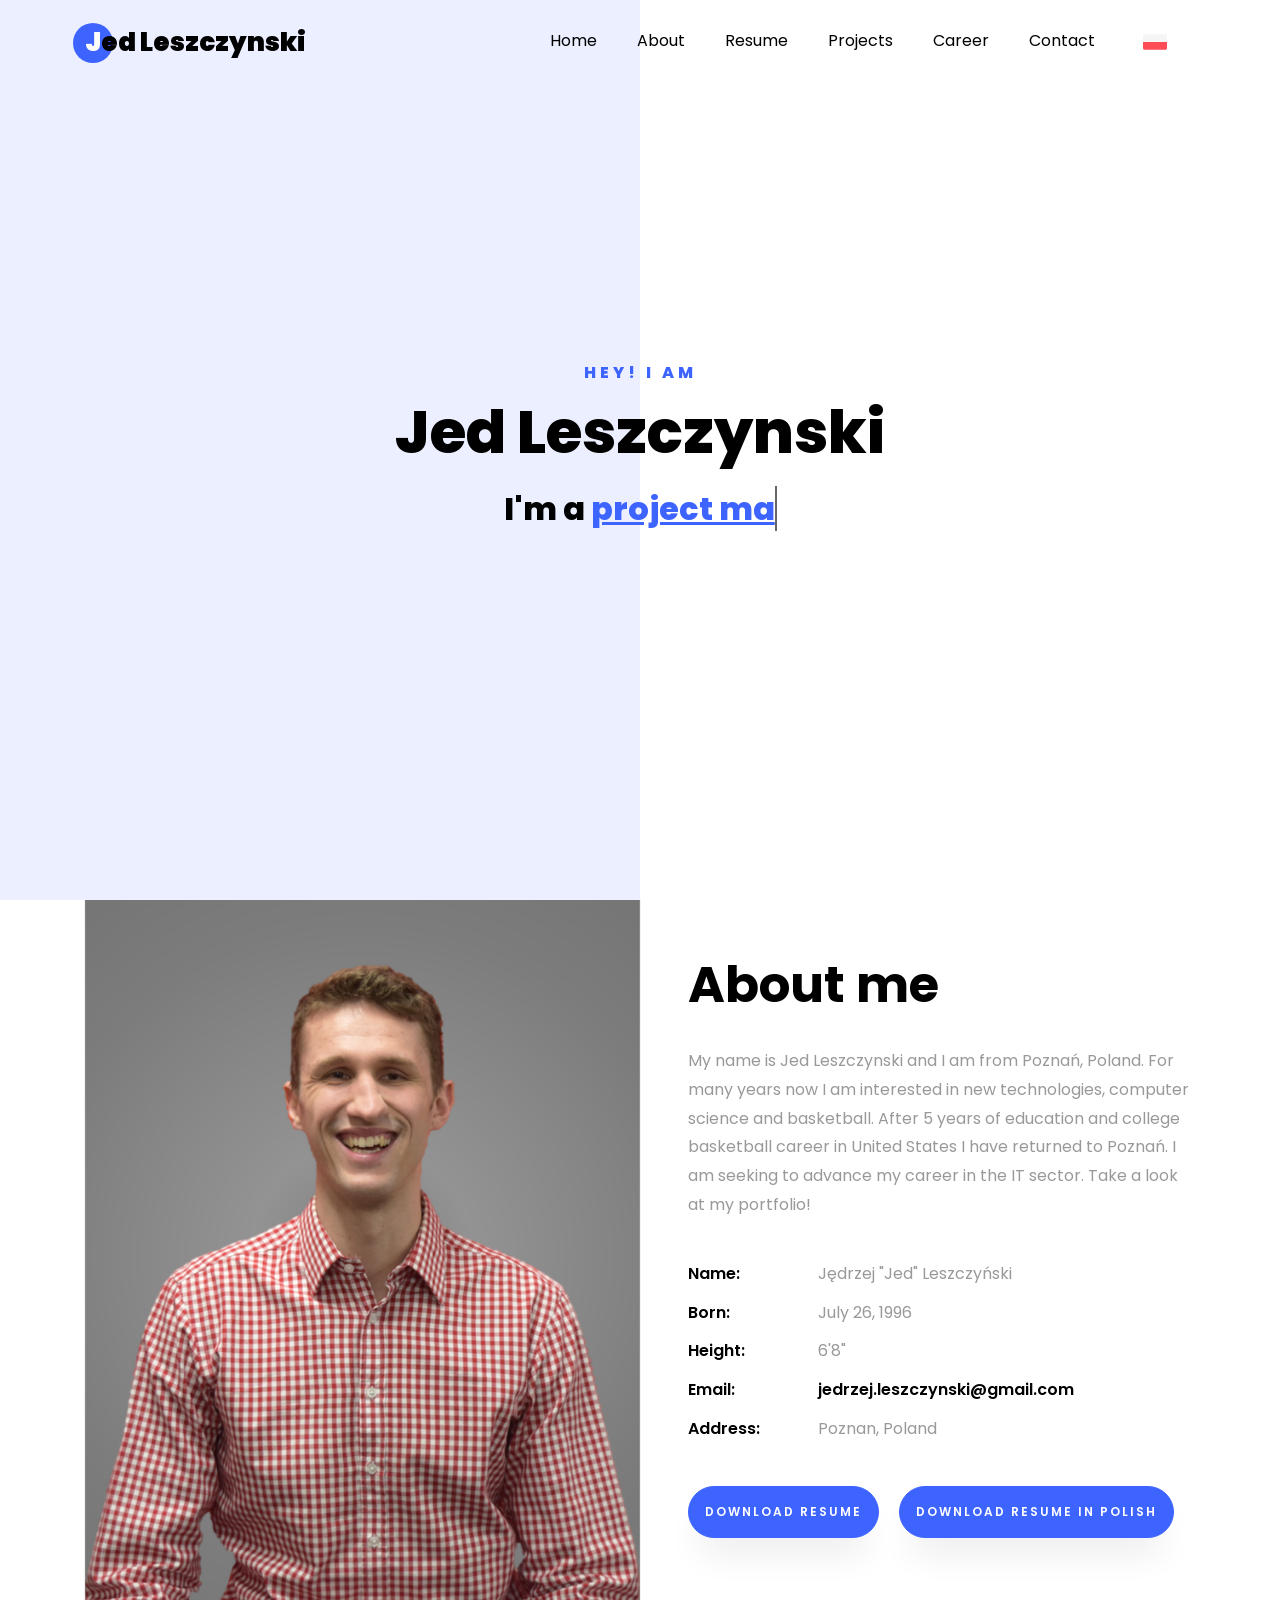
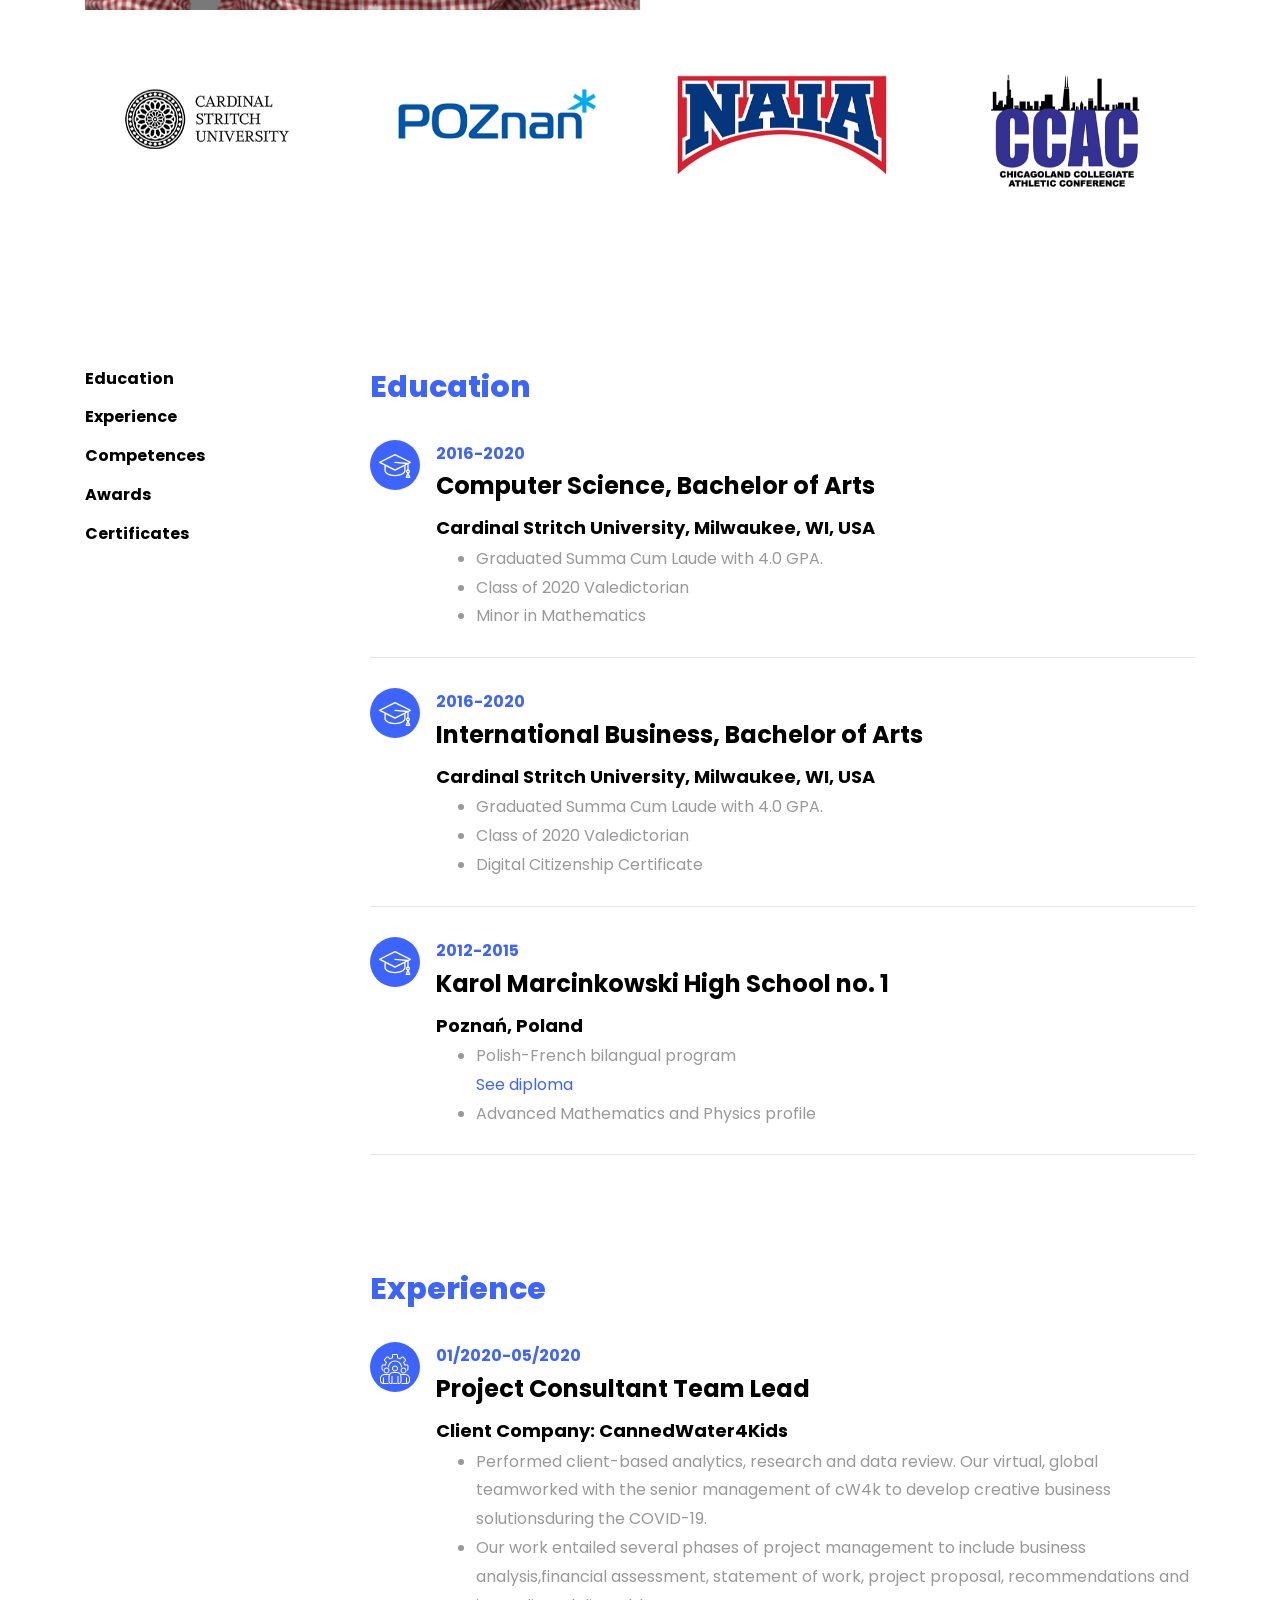
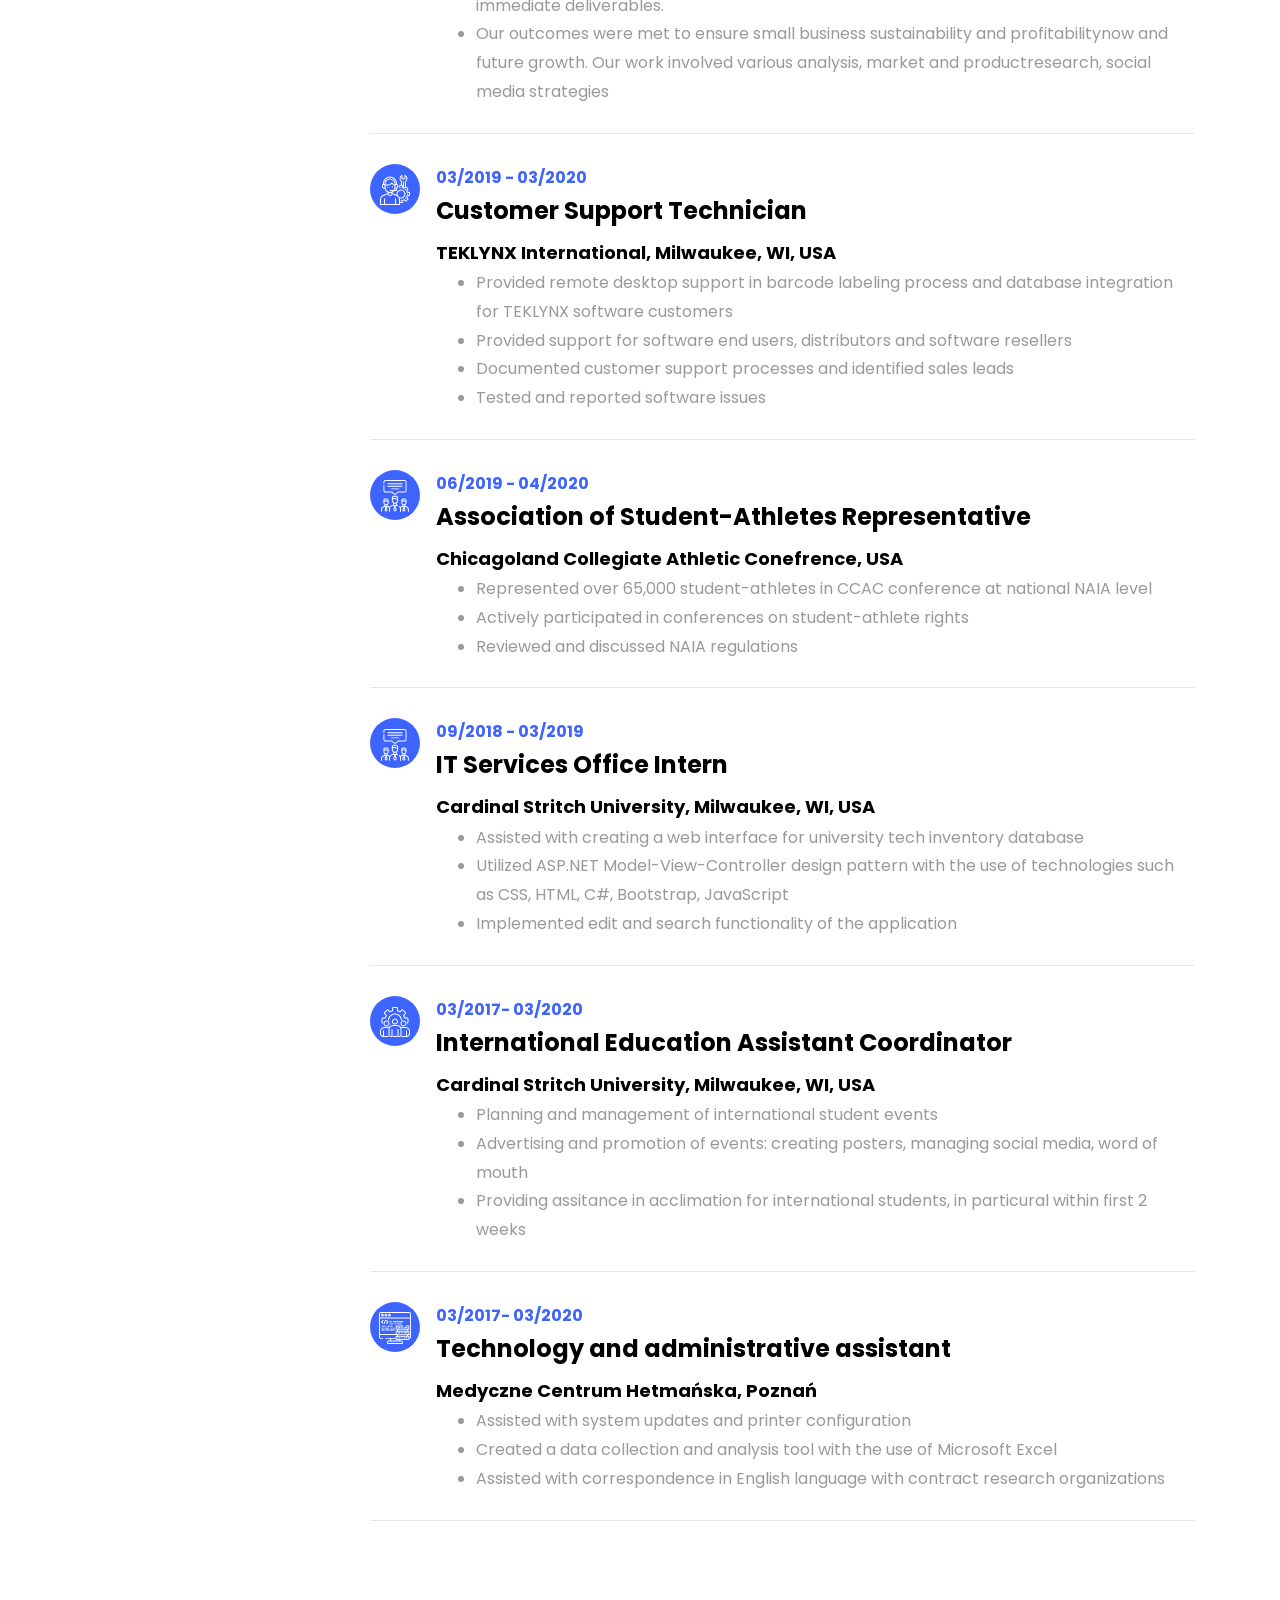
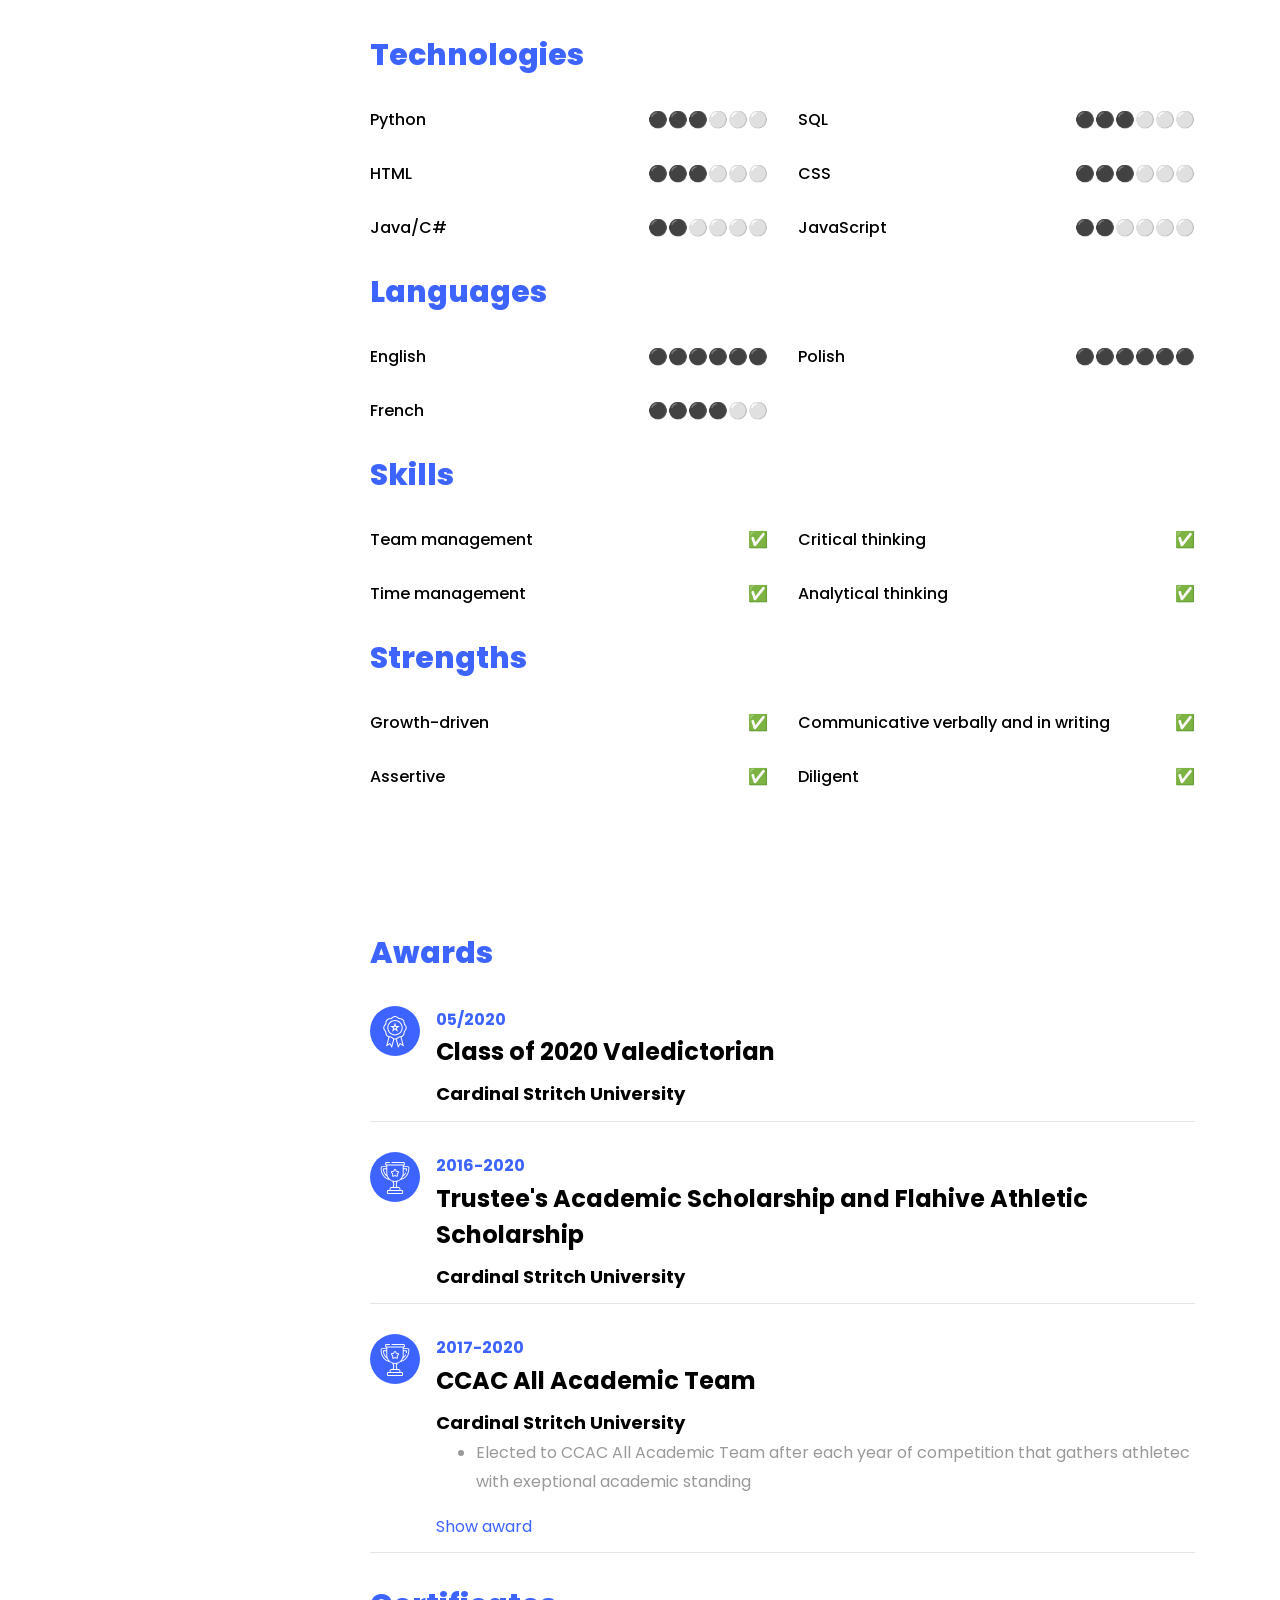
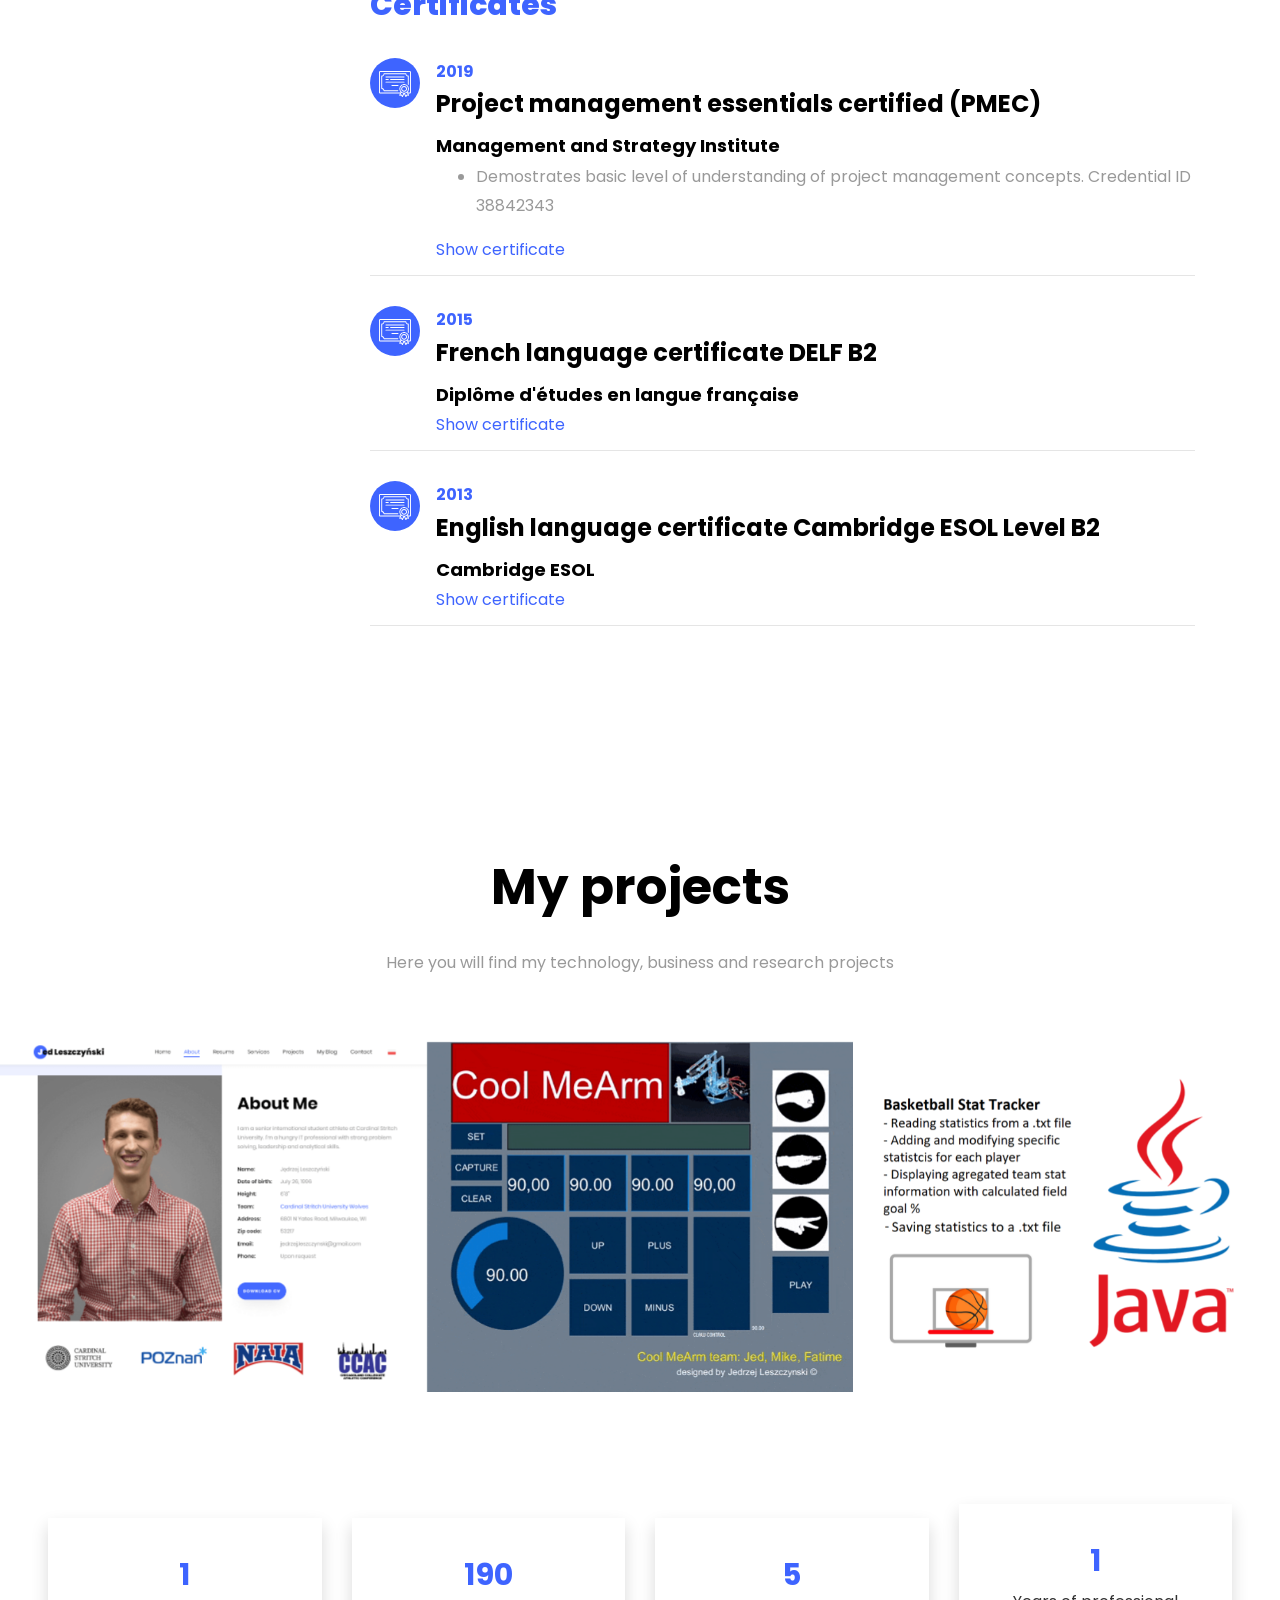
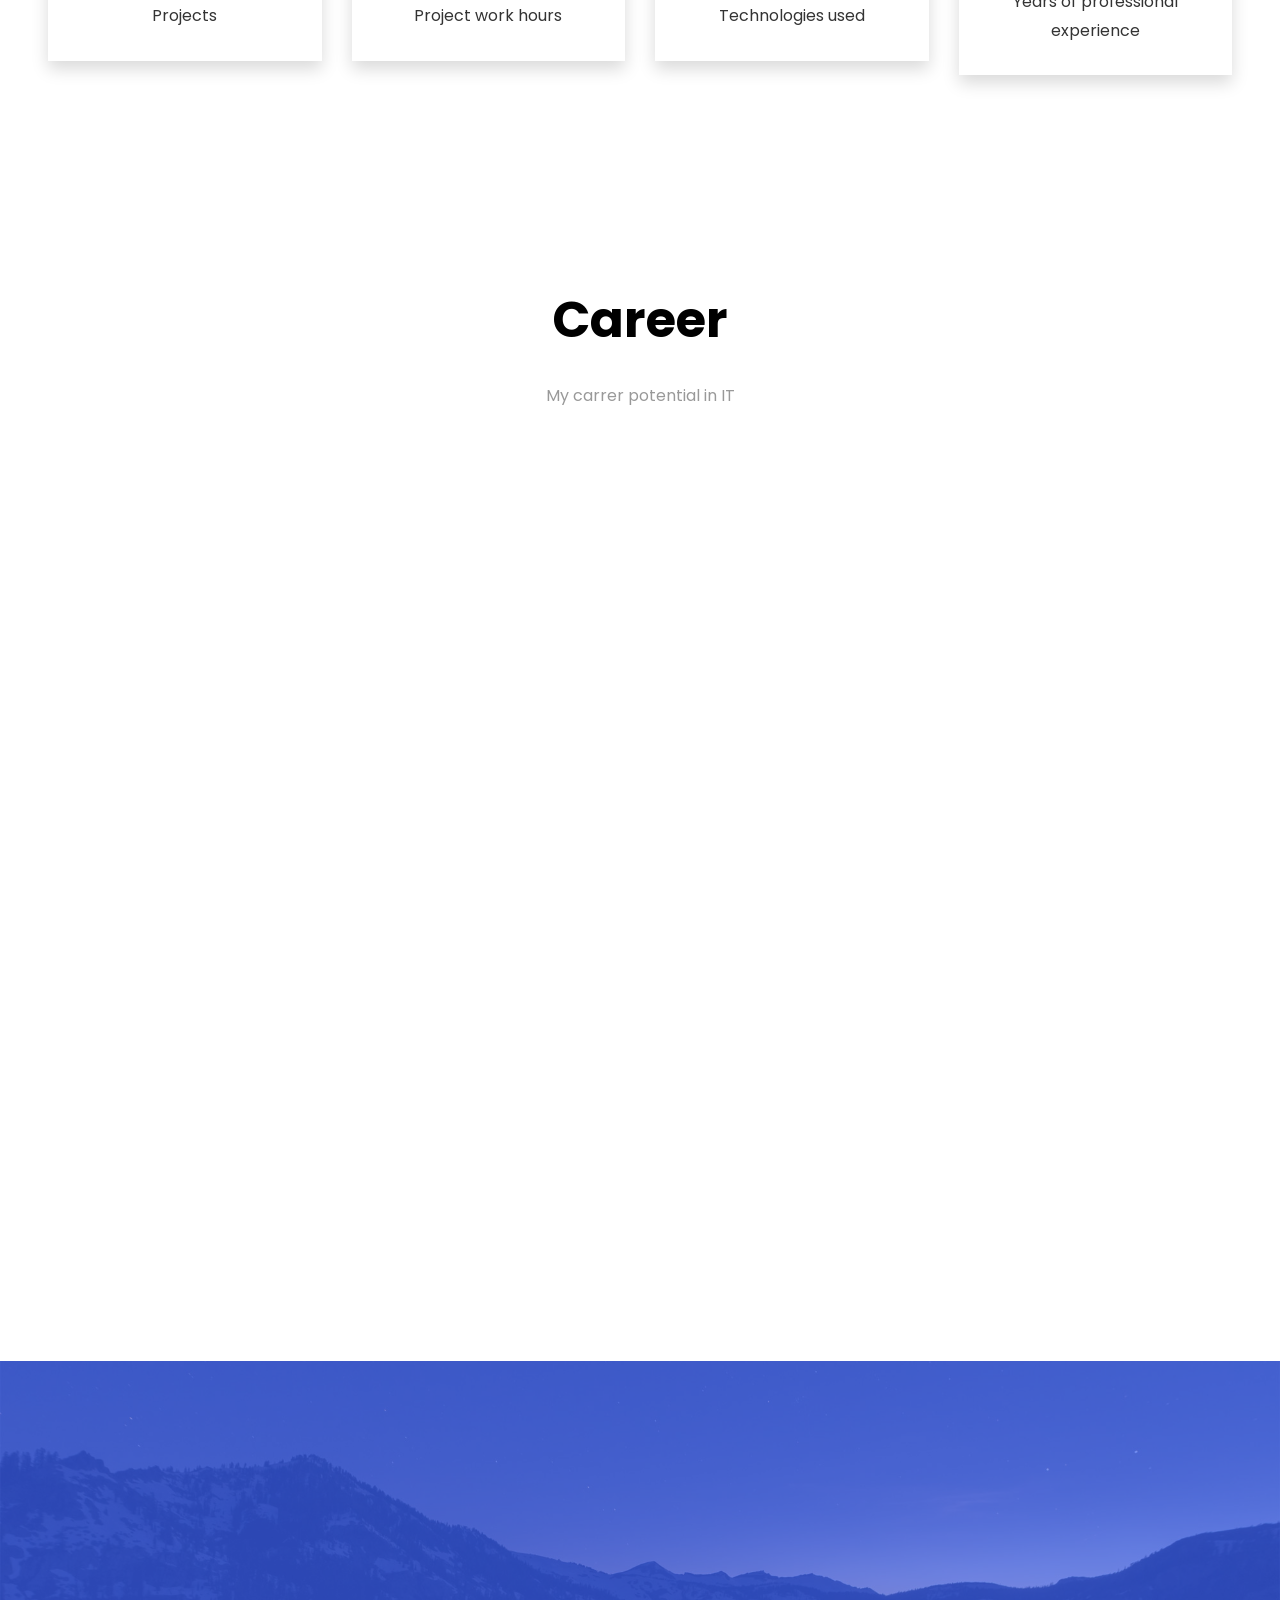
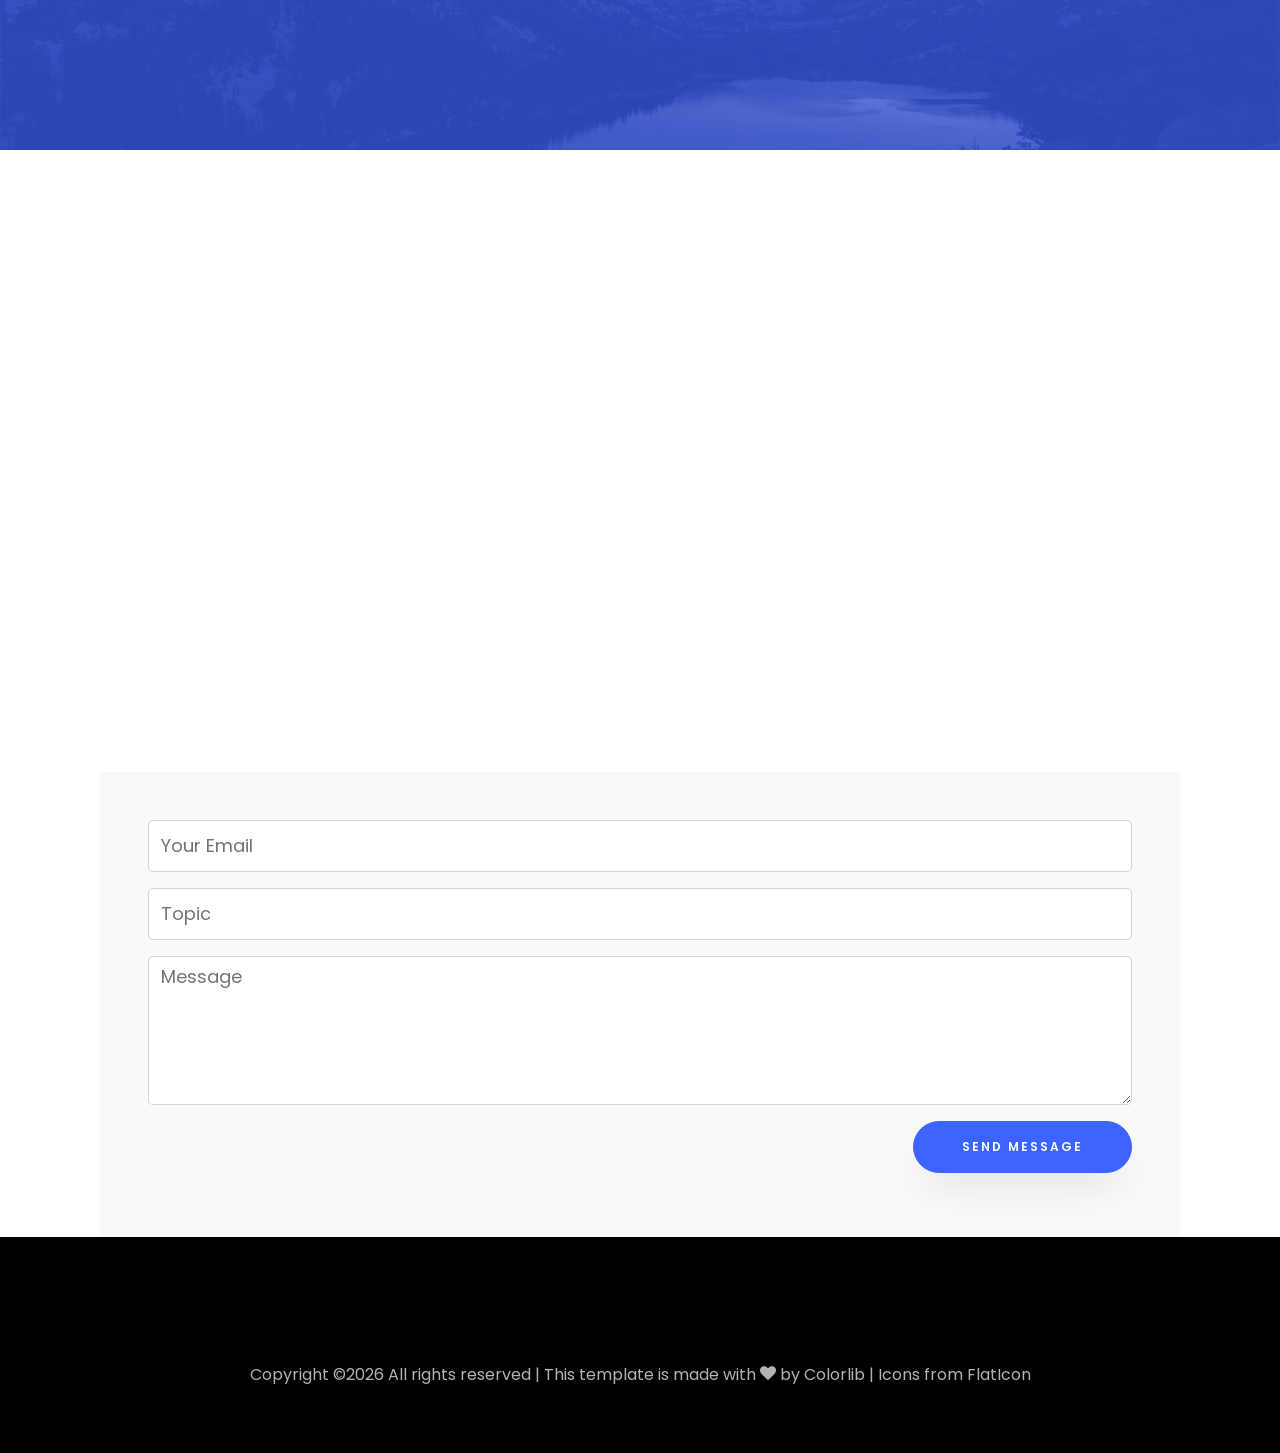
==== index.html @ ce4f4b53 "Reupload of the portfolio" ====
<!DOCTYPE html>
<html lang="en">
  <head>
    <title>Jed Leszczynski - Portfolio</title>
    <meta charset="utf-8">
    <meta name="viewport" content="width=device-width, initial-scale=1, shrink-to-fit=no">
    
    <link href="https://fonts.googleapis.com/css?family=Poppins:100,200,300,400,500,600,700,800,900" rel="stylesheet">

    <link rel="stylesheet" href="css/open-iconic-bootstrap.min.css">
    <link rel="stylesheet" href="css/animate.css">
    
    <link rel="stylesheet" href="css/owl.carousel.min.css">
    <link rel="stylesheet" href="css/owl.theme.default.min.css">
    <link rel="stylesheet" href="css/magnific-popup.css">

    <link rel="stylesheet" href="css/aos.css">

    <link rel="stylesheet" href="css/ionicons.min.css">
    
    <link rel="stylesheet" href="css/flaticon.css">
    <link rel="stylesheet" href="css/icomoon.css">
	<link rel="stylesheet" href="css/style.css">
	<link rel="icon" href="images/icons/jedrzej.png">

  </head>
  <body data-spy="scroll" data-target=".site-navbar-target" data-offset="300">
	  
	  
    <nav class="navbar navbar-expand-lg navbar-dark ftco_navbar ftco-navbar-light site-navbar-target" id="ftco-navbar">
	    <div class="container">
		  <a class="navbar-brand" href="index.html"><span>J</span>ed Leszczynski</a>
	      <button class="navbar-toggler js-fh5co-nav-toggle fh5co-nav-toggle" type="button" data-toggle="collapse" data-target="#ftco-nav" aria-controls="ftco-nav" aria-expanded="false" aria-label="Toggle navigation">
	        <span class="oi oi-menu"></span> Menu
	      </button>

	      <div class="collapse navbar-collapse" id="ftco-nav">
	        <ul class="navbar-nav nav ml-auto">
	          <li class="nav-item"><a href="#home-section" class="nav-link"><span>Home</span></a></li>
	          <li class="nav-item"><a href="#about-section" class="nav-link"><span>About</span></a></li>
			  <li class="nav-item"><a href="#resume-section" class="nav-link"><span>Resume</span></a></li>
			  <li class="nav-item"><a href="#projects-section" class="nav-link"><span>Projects</span></a></li>
	          <li class="nav-item"><a href="#services-section" class="nav-link"><span>Career</span></a></li>
	          <!-- <li class="nav-item"><a href="#blog-section" class="nav-link"><span>Mój Blog</span></a></li> -->
			  <li class="nav-item"><a href="#contact-section" class="nav-link"><span>Contact</span></a></li>
			<li class="nav-item"><a href="pl-index.html" class="nav-link"><span><img src="images/icons/poland.svg" alt="pl" style="width:40px;height:24px;"></span></a></li>
	        </ul>
	      </div>
	    </div>
	  </nav>
	  <section class="hero-wrap js-fullheight">
      <div class="overlay"></div>
      <div class="container">
        <div class="row no-gutters slider-text js-fullheight justify-content-center align-items-center">
          <div class="col-lg-8 col-md-6 ftco-animate d-flex align-items-center">
          	<div class="text text-center">
          		<span class="subheading">Hey! I am</span>
						  <h1>Jed Leszczynski</h1>
			  				<h2>I'm a
								  <span
								     class="txt-rotate"
								     data-period="2000"
								     data-rotate='[ " project manager.", " programmer."," business analyst." ]'></span>
								</h2>
							</div>
            </div>
          </div>
        </div>
	  </div>


  <!-- <div  class="mouse">
		 	<a href="pl-index.html" class="mouse-icon" ">
					<div class="mouse-wheel"><span class="ion-ios-arrow-round-down"></span></div>
				</a>
			</div> -->
    </section>

    <section class="ftco-about img ftco-section ftco-no-pt ftco-no-pb" id="about-section">
    	<div class="container">
    		<div class="row d-flex no-gutters">
				<div class="align-items-center">
					<img class="img-fluid d-md-none" src="images/jed_shadowHQ.png">
				</div>
    			<div class="col-sm-12 col-md-6 col-lg-6 d-flex">
    				<div class="img-about img d-flex align-items-stretch">
						<div class="overlay"></div>
	    				<div class="img d-flex align-self-stretch align-items-center" style="background-image:url(images/jed_shadowHQ.png);">
	    				</div>
    				</div>
    			</div>
    			<div class="col-md-6 col-lg-6 pl-md-5 py-5">
    				<div class="row justify-content-start pb-3">
		          <div class="col-md-12 heading-section ftco-animate">
		          	<h1 class="big">About me</h1>
		            <h2 class="mb-4">About me</h2>
		            <p> My name is Jed Leszczynski and I am from Poznań, Poland. For many years now 
						I am interested in new technologies, computer science and basketball.
						After 5 years of education and college basketball career in United States I have returned to Poznań. I am seeking to advance my career in the IT sector.
						Take a look at my portfolio!
					</p>
		            <ul class="about-info mt-4 px-md-0 px-2">
		            	<li class="d-flex"><span>Name:</span> <span>Jędrzej "Jed" Leszczyński</span></li>
						<li class="d-flex"><span>Born:</span> <span>July 26, 1996</span></li>
						<li class="d-flex"><span>Height:</span><span>6'8"</span></li>
						<li class="d-flex"><span>Email:</span><span><a href="mailto:jedrzej.leszczynski@gmail.com" target=_blank ><span onmouseover="this.style.textDecoration = 'underline'" onmouseout="this.style.textDecoration = 'none'">jedrzej.leszczynski@gmail.com</span></a></li>
						<!-- <li class="d-flex"><span>Drużyna:</span><span><a href="https://stritchwolves.com/sports/mens-basketball" target=_blank ><span onmouseover="this.style.textDecoration = 'underline'" onmouseout="this.style.textDecoration = 'none'">Cardinal Stritch University Wolves</span></a></li> -->
						<li class="d-flex"><span>Address:</span> <span>Poznan, Poland</span></li>
		            </ul>
		          </div>
		        </div>
	          <div class="counter-wrap ftco-animate d-flex mt-md-3">
              <div class="text">
				<p><a href="docs/Jed_Leszczynski_Resume_ENG_US-LETTER.pdf" target="_blank" class="btn btn-primary py-3 px-3 mb-2">Download resume</a><span >&emsp;</span><a href="docs/Jedrzej_Leszczynski_CV_PL_A4.pdf" target="_blank" class="btn btn-primary py-3 px-3 mb-2">Download resume in polish</a></p>
              </div>
	          </div>
	        </div>
        </div>
    	</div>
    </section>

    <section class="ftco-section ftco-partner">
    	<div class="container">
    		<div class="row">
    			<div class="col-lg d-flex  ftco-animate">
    				<a target=_blank href="http://stritch.edu/" class="partner"><img src="images/logos/stritch2.png" class="img-fluid" alt="stritchlogo"></a>
    			</div>
    			<div class="col-lg d-flex   ftco-animate">
    				<a target=_blank href="https://www.poznan.pl/" class="partner"><img src="images/logos/poznan2.png" class="img-fluid" alt="poznanlogo"></a>
    			</div>
    			<div class="col-lg d-flex  ftco-animate">
    				<a target=_blank href="https://www.naia.org/" class="partner"><img src="images/logos/naia2.png" class="img-fluid" alt="naialogo"></a>
    			</div>
    			<div class="col-lg d-flex  ftco-animate">
    				<a target=_blank href="http://www.ccacsports.com/" class="partner"><img src="images/logos/ccac.png" class="img-fluid" alt="ccaclogo"></a>
    			</div>
    			<!-- <div class="col-sm ftco-animate">
    				<a href="#" class="partner"><img src="images/partner-5.png" class="img-fluid" alt="Colorlib Template"></a>
    			</div> -->
    		</div>
    	</div>
    </section>

    <section class="ftco-section ftco-no-pb goto-here" id="resume-section">
    	<div class="container">
    		<div class="row">
    			<div class="col-md-3">
				    <nav id="navi">
					    <ul>
					      <li><a href="#page-1">Education</a></li>
					      <li><a href="#page-2">Experience</a></li>
						  <li><a href="#page-3">Competences</a></li>
						  <li><a href="#page-4">Awards</a></li>
						  <li><a href="#page-5">Certificates</a></li>
						  
					    </ul>
					  </nav>
					</div>
					<div class="col-md-9">
					  <div id="page-1" class= "page one">
					  	<h2 class="heading">Education</h2>
					    <div class="resume-wrap d-flex ftco-animate">
					    	<div class="icon d-flex align-items-center justify-content-center">
								<span> <img src="images/icons/mortarboardwhite.svg" style="width:32px;height:32px;"> </span>
					    		<!-- <span class="flaticon-graduation"></span> -->
					    	</div>
					    	<div class="text pl-3">
		    					<span class="date">2016-2020</span>
								<h2>Computer Science, Bachelor of Arts</h2>
								<span class="position">Cardinal Stritch University, Milwaukee, WI, USA</span>
								<ul>
									<li>Graduated Summa Cum Laude with 4.0 GPA.</li>
									<li>Class of 2020 Valedictorian</li>
									<li>Minor in Mathematics</li>
								</ul>
	    					</div>
						</div>
						   <div class="resume-wrap d-flex ftco-animate">
					    	<div class="icon d-flex align-items-center justify-content-center">
								<span> <img src="images/icons/mortarboardwhite.svg" style="width:32px;height:32px;"> </span>
					    		<!-- <span class="flaticon-graduation"></span> -->
					    	</div>
					    	<div class="text pl-3">
		    					<span class="date">2016-2020</span>
								<h2>International Business, Bachelor of Arts</h2>
								<span class="position">Cardinal Stritch University, Milwaukee, WI, USA</span>
								<ul>
									<li>Graduated Summa Cum Laude with 4.0 GPA.</li>
									<li>Class of 2020 Valedictorian</li>
									<li>Digital Citizenship Certificate </li>
								</ul>
	    					</div>
						</div>
						<div class="resume-wrap d-flex ftco-animate">
					    	<div class="icon d-flex align-items-center justify-content-center">
								<span> <img src="images/icons/mortarboardwhite.svg" style="width:32px;height:32px;"> </span>
					    		<!-- <span class="flaticon-graduation"></span> -->
					    	</div>
					    	<div class="text pl-3">
		    					<span class="date">2012-2015</span>
								<h2>Karol Marcinkowski High School no. 1</h2>
								<span class="position">Poznań, Poland</span>
								<ul>
									<li>Polish-French bilangual program</li>
									<span><a href="docs/ETUDES_SECONDAIRE.pdf" target=_blank ><span onmouseover="this.style.textDecoration = 'underline'" onmouseout="this.style.textDecoration = 'none'">See diploma</span></a>
									<li>Advanced Mathematics and Physics profile</li>
								</ul>
	    					</div>
	    				</div>
					  </div>

					  <div id="page-2" class= "page two">
					  	<h2 class="heading">Experience</h2>
						<div class="resume-wrap d-flex ftco-animate">
	    					<div class="icon d-flex align-items-center justify-content-center">
								<!-- <span class="flaticon-ideas"></span> -->
								<span> <img src="images/icons/business-and-finance.svg" style="width:32px;height:32px;"> </span>
					    	</div>
					    	<div class="text pl-3">
		    					<span class="date">01/2020-05/2020</span>
		    					<h2>Project Consultant Team Lead</h2>
		    					<span class="position">Client Company: CannedWater4Kids</span>
								<ul>
									<li>Performed client-based analytics, research and data review. Our virtual, global teamworked with the senior management of cW4k 
									to develop creative business solutionsduring the COVID-19. </li>
									<li>Our work entailed several phases of project management to include business analysis,financial assessment, statement of work, project proposal, recommendations and immediate deliverables.</li>
									<li>Our outcomes were met to ensure small business sustainability and profitabilitynow and future growth. Our work involved various analysis, market and productresearch, social media strategies</li>
								</ul>
							</div>
	    				</div>
					    <div class="resume-wrap d-flex ftco-animate">
					    	<div class="icon d-flex align-items-center justify-content-center">
								<!-- <span class="flaticon-ideas"></span> -->
								<span> <img src="images/icons/consulwhite.svg" style="width:32px;height:32px;"> </span>

					    	</div>
					    	<div class="text pl-3">
		    					<span class="date">03/2019 - 03/2020</span>
		    					<h2>Customer Support Technician</h2>
		    					<span class="position">TEKLYNX International, Milwaukee, WI, USA</span>
		    					<ul>
									<li> Provided remote desktop support in barcode labeling process
										and database integration for TEKLYNX software customers</li>
									<li> Provided support for software end users, distributors and software resellers </li>
									<li>Documented customer support processes and identified sales leads </li>
									<li>Tested and reported software issues</li>
								</ul>
		    				</div>
						</div>
	    				<div class="resume-wrap d-flex ftco-animate">
	    					<div class="icon d-flex align-items-center justify-content-center">
								<!-- <span class="flaticon-ideas"></span> -->
								<span> <img src="images/icons/user.svg" style="width:32px;height:32px;"> </span>

					    	</div>
					    	<div class="text pl-3">
		    					<span class="date">06/2019 - 04/2020</span>
		    					<h2>Association of Student-Athletes Representative</h2>
		    					<span class="position">Chicagoland Collegiate Athletic Conefrence, USA</span>
								<ul>
									<li>Represented over 65,000 student-athletes in CCAC conference at national NAIA level</li>
									<li>Actively participated in conferences on student-athlete rights</li>
									<li>Reviewed and discussed NAIA regulations</li>
								</ul>		  
							</div>
						</div>
						<div class="resume-wrap d-flex ftco-animate">
	    					<div class="icon d-flex align-items-center justify-content-center">
								<!-- <span class="flaticon-ideas"></span> -->
								<span> <img src="images/icons/user.svg" style="width:32px;height:32px;"> </span>

					    	</div>
					    	<div class="text pl-3">
		    					<span class="date">09/2018 - 03/2019</span>
		    					<h2>IT Services Office Intern</h2>
		    					<span class="position">Cardinal Stritch University, Milwaukee, WI, USA</span>
								<ul>
									<li>Assisted with creating a web interface for university tech inventory database</li>
									<li>Utilized ASP.NET Model-View-Controller design pattern with the use of technologies such as CSS, HTML, C#, Bootstrap, JavaScript</li>
									<li>Implemented edit and search functionality of the application</li>
								</ul>		    				
							</div>
	    				</div>
	    				<div class="resume-wrap d-flex ftco-animate">
	    					<div class="icon d-flex align-items-center justify-content-center">
								<span> <img src="images/icons/business-and-finance.svg" style="width:32px;height:32px;"> </span>
								<!-- <span class="flaticon-ideas"></span> -->
								
					    	</div>
					    	<div class="text pl-3">
		    					<span class="date">03/2017- 03/2020</span>
		    					<h2>International Education Assistant Coordinator</h2>
		    					<span class="position">Cardinal Stritch University, Milwaukee, WI, USA</span>
								<ul>
									<li>Planning and management of international student events</li>
									<li>Advertising and promotion of events: creating posters, 
										managing social media, word of mouth </li>
									<li>Providing assitance in acclimation for international students, in particural within first 2 weeks</li>
								</ul>
							</div>
	    				</div>
						<div class="resume-wrap d-flex ftco-animate">
	    					<div class="icon d-flex align-items-center justify-content-center">
								<span> <img src="images/icons/datawhite.svg" style="width:32px;height:32px;"> </span>
					    		<!-- <span class="flaticon-innovation"></span> -->
					    	</div>
					    	<div class="text pl-3">
		    					<span class="date">03/2017- 03/2020</span>
		    					<h2>Technology and administrative assistant</h2>
		    					<span class="position">Medyczne Centrum Hetmańska, Poznań</span>
								<ul>
									<li>Assisted with system updates and printer configuration </li>
									<li>Created a data collection and analysis tool with the use of Microsoft Excel</li>
									<li>Assisted with correspondence in English language with contract research organizations</li>
								</ul>
							</div>
	    				</div>
					  </div>
					  <div id="page-3" class= "page three">
						  <h2 class="heading">Technologies</h2>
						  <div class="row">
							<div class="col-md-6 animate-box">
								<div class="progress-wrap ftco-animate">
									<h3>Python <span style=float:right;> &#9899;&#9899;&#9899;&#9898;&#9898;&#9898; </span></h3>
								</div>
							</div>
							<div class="col-md-6 animate-box">
								<div class="progress-wrap ftco-animate">
									<h3>SQL <span style=float:right;> &#9899;&#9899;&#9899;&#9898;&#9898;&#9898; </span></h3>
								</div>
							</div>
							<div class="col-md-6 animate-box">
								<div class="progress-wrap ftco-animate">
									<h3>HTML<span style=float:right;> &#9899;&#9899;&#9899;&#9898;&#9898;&#9898; </span></h3>
								</div>
							</div>
							<div class="col-md-6 animate-box">
								<div class="progress-wrap ftco-animate">
									<h3>CSS <span style=float:right;> &#9899;&#9899;&#9899;&#9898;&#9898;&#9898; </span></h3>
								</div>
							</div>
							<div class="col-md-6 animate-box">
								<div class="progress-wrap ftco-animate">
									<h3>Java/C# <span style=float:right;> &#9899;&#9899;&#9898;&#9898;&#9898;&#9898; </span></h3>
								</div>
							</div>
							<div class="col-md-6 animate-box">
								<div class="progress-wrap ftco-animate">
									<h3>JavaScript<span style=float:right;> &#9899;&#9899;&#9898;&#9898;&#9898;&#9898; </span></h3>
								</div>
							</div>
							 
						</div>
						<h2 class="heading">Languages</h2>
						<div class="row">
							<div class="col-md-6 animate-box">
								<div class="progress-wrap ftco-animate">
									<h3>English <span style=float:right;> &#9899;&#9899;&#9899;&#9899;&#9899;&#9899; </span></h3>
								</div>
							</div>
							<div class="col-md-6 animate-box">
								<div class="progress-wrap ftco-animate">
									<h3>Polish <span style=float:right;> &#9899;&#9899;&#9899;&#9899;&#9899;&#9899;  </span></h3>
								</div>
							</div>
							<div class="col-md-6 animate-box">
								<div class="progress-wrap ftco-animate">
									<h3>French<span style=float:right;> &#9899;&#9899;&#9899;&#9899;&#9898;&#9898; </span></h3>
								</div>
							</div>
						</div>

					  	<h2 class="heading">Skills</h2>
					  	<div class="row">
							  
					  		<div class="col-md-6 animate-box">
									<div class="progress-wrap ftco-animate">
										<h3> Team management<span style=float:right;>&#9989;</h3>
									</div>
							</div>
							<div class="col-md-6 animate-box">
								<div class="progress-wrap ftco-animate">
									<h3> Critical thinking<span style=float:right;>&#9989;</h3>
								</div>
							</div>
							<div class="col-md-6 animate-box">
								<div class="progress-wrap ftco-animate">
									<h3> Time management<span style=float:right;>&#9989;</h3>
								</div>
							</div>
							<div class="col-md-6 animate-box">
								<div class="progress-wrap ftco-animate">
									<h3> Analytical thinking <span style=float:right;>&#9989;</h3>
								</div>
							</div>
							
						  </div>
						  <h2 class="heading">Strengths</h2>
							<div class=row>
								<div class="col-md-6 animate-box">
									<div class="progress-wrap ftco-animate">
										<h3> Growth-driven <span style=float:right;>&#9989;</h3>
									</div>
								</div>
								<div class="col-md-6 animate-box">
									<div class="progress-wrap ftco-animate">
										<h3> Communicative verbally and in writing <span style=float:right;>&#9989;</h3>
									</div>
								</div>
								<div class="col-md-6 animate-box">
									<div class="progress-wrap ftco-animate">
										<h3> Assertive <span style=float:right;>&#9989;</h3>
									</div>
								</div>
								<div class="col-md-6 animate-box">
									<div class="progress-wrap ftco-animate">
										<h3> Diligent <span style=float:right;>&#9989;</h3>
									</div>
								</div>
							</div>
					  </div>
					  <div id="page-4" class= "page four">
					    <h2 class="heading">Awards</h2>
						<div class="resume-wrap d-flex ftco-animate">
					    	<div class="icon d-flex align-items-center justify-content-center">
								<span> <img src="images/icons/valedictorian.svg" style="width:32px;height:32px;"> </span>
					    	</div>
					    	<div class="text pl-3">
		    					<span class="date">05/2020</span>
		    					<h2> Class of 2020 Valedictorian</h2>
								<span class="position">Cardinal Stritch University</span>
	    					</div>
	    				</div>
					    <div class="resume-wrap d-flex ftco-animate">
					    	<div class="icon d-flex align-items-center justify-content-center">
								<span> <img src="images/icons/cup.svg" style="width:32px;height:32px;"> </span>
					    	</div>
					    	<div class="text pl-3">
		    					<span class="date">2016-2020</span>
		    					<h2> Trustee's Academic Scholarship and Flahive Athletic Scholarship </h2>
								<span class="position">Cardinal Stritch University</span>
								<!-- <ul>
									<li>Awarded with basketball and academic scholarship </li>
								</ul> -->
	    					</div>
	    				</div>
	    				<div class="resume-wrap d-flex ftco-animate">
	    					<div class="icon d-flex align-items-center justify-content-center">
								<span> <img src="images/icons/cup.svg" style="width:32px;height:32px;"> </span>

					    	</div>
					    	<div class="text pl-3">
		    					<span class="date">2017-2020</span>
		    					<h2>CCAC All Academic Team</h2>
								<span class="position">Cardinal Stritch University</span>
								<ul>
									<li>Elected to CCAC All Academic Team after each year of competition that gathers athletec with exeptional academic standing </li>
								</ul>
								<span><a href="docs/CCAC.pdf" target=_blank ><span onmouseover="this.style.textDecoration = 'underline'" onmouseout="this.style.textDecoration = 'none'">Show award</span></a>

		    				</div>
	    				</div>
	    				<!-- <div class="resume-wrap d-flex ftco-animate">
	    					<div class="icon d-flex align-items-center justify-content-center">
					    		<span class="flaticon-ideas"></span>
					    	</div>
					    	<div class="text pl-3">
		    					<span class="date">2014-2015</span>
		    					<h2>Top 4 Web Tester</h2>
		    					<span class="position">Cambridge University</span>
		    					<p>A small river named Duden flows by their place and supplies it with the necessary regelialia. It is a paradisematic country, in which roasted parts of sentences fly into your mouth.</p>
		    				</div>
	    				</div> -->
	    				<!-- <div class="resume-wrap d-flex ftco-animate">
	    					<div class="icon d-flex align-items-center justify-content-center">
					    		<span class="flaticon-ideas"></span>
					    	</div>
					    	<div class="text pl-3">
		    					<span class="date">2014-2015</span>
		    					<h2>Art &amp; Creative Director</h2>
		    					<span class="position">Cambridge University</span>
		    					<p>A small river named Duden flows by their place and supplies it with the necessary regelialia. It is a paradisematic country, in which roasted parts of sentences fly into your mouth.</p>
		    				</div>
	    				</div> -->
					  </div>
					  <div id="page-5" class= "page five">
						<h2 class="heading">Certificates</h2>
						<div class="resume-wrap d-flex ftco-animate">
	    					<div class="icon d-flex align-items-center justify-content-center">
								<span> <img src="images/icons/certificate.svg" style="width:32px;height:32px;"> </span>
					    		<!-- <span class="flaticon-ideas"></span> -->
					    	</div>
					    	<div class="text pl-3">
		    					<span class="date">2019</span>
		    					<h2>Project management essentials certified (PMEC)</h2>
								<span class="position">Management and Strategy Institute</span>
								<ul>
									<li>Demostrates basic level of understanding of project management concepts. Credential ID 38842343</li>
								</ul>
								<span><a href="docs/PMEC.pdf" target=_blank ><span onmouseover="this.style.textDecoration = 'underline'" onmouseout="this.style.textDecoration = 'none'">Show certificate</span></a>
		    				</div>
						</div>
						<div class="resume-wrap d-flex ftco-animate">
					    	<div class="icon d-flex align-items-center justify-content-center">
								<span> <img src="images/icons/certificate.svg" style="width:32px;height:32px;"> </span>
					    	</div>
					    	<div class="text pl-3">
		    					<span class="date">2015</span>
		    					<h2>French language certificate DELF B2</h2>
								<span class="position"> Diplôme d'études en langue française</span>
								<br>
								<span><a href="docs/DELF_B2.pdf" target=_blank ><span onmouseover="this.style.textDecoration = 'underline'" onmouseout="this.style.textDecoration = 'none'">Show certificate</span></a>
							</span>
	    					</div>
						</div>
					    <div class="resume-wrap d-flex ftco-animate">
					    	<div class="icon d-flex align-items-center justify-content-center">
								<span> <img src="images/icons/certificate.svg" style="width:32px;height:32px;"> </span>
					    	</div>
					    	<div class="text pl-3">
		    					<span class="date">2013</span>
		    					<h2>English language certificate Cambridge ESOL Level B2</h2>
								<span class="position">Cambridge ESOL</span>
								<br>
								<span><a href="docs/ESOL_B2.pdf" target=_blank ><span onmouseover="this.style.textDecoration = 'underline'" onmouseout="this.style.textDecoration = 'none'">Show certificate</span></a>
							</span>
							</div>
						</div>
					  </div>
					</div>
			  </div>
    	</div>
    </section>
    <section class="ftco-section ftco-project" id="projects-section">
    	<div class="container-fluid px-md-0">
    		<div class="row no-gutters justify-content-center pb-5">
          <div class="col-md-12 heading-section text-center ftco-animate">
          	<h1 class="big big-2">Projects</h1>
            <h2 class="mb-4">My projects</h2>
            <p>Here you will find my technology, business and research projects</p>
          </div>
        </div>
    		<div class="row no-gutters">
  				<div class="col-md-4">
    				<div class="project img ftco-animate d-flex justify-content-center align-items-center" style="background-image: url(images/projects/Responisve_Personal_Portfolio.png);">
    					<div class="overlay"></div>
	    				<div class="text text-center p-4">
							<h3 class="project-name">Responsive Personal Portfolio</h3>
							<a href="#" target="_blank"><span onmouseover="this.style.textDecoration = 'underline'" onmouseout="this.style.textDecoration = 'none'">Go to the website</span></a><br>
							<a href="https://github.com/jedleszczynski/" target="_blank"><span onmouseover="this.style.textDecoration = 'underline'" onmouseout="this.style.textDecoration = 'none'">Open Github Repository</span></a>
	    				</div>
    				</div>
				</div>
				<div class="col-md-4">
    				<div class="project img ftco-animate d-flex justify-content-center align-items-center" style="background-image: url(images/projects/Cool-MeArm-GUI-Presentation.gif);">
    					<div class="overlay"></div>
	    				<div class="text text-center p-4">
							<h3 class="project-name">Cool MeArm Project</h3>
							<a href="https://github.com/jedleszczynski/CoolArm" target="_blank"><span onmouseover="this.style.textDecoration = 'underline'" onmouseout="this.style.textDecoration = 'none'">Open Github Repository</span></a>
	    				</div>
    				</div>
  				</div>  
				<div class="col-md-4">
    				<div class="project img ftco-animate d-flex justify-content-center align-items-center" style="background-image: url(images/projects/java.png);">
    					<div class="overlay"></div>
	    				<div class="text text-center p-4">
							<h3 class="project-name">Java Basketball Stat Tracker</h3>
							<a href="https://github.com/jedleszczynski/BasketballStatTracker" target="_blank"><span onmouseover="this.style.textDecoration = 'underline'" onmouseout="this.style.textDecoration = 'none'">Open Github Repository</span></a>
	    				</div>
    				</div>
				</div>
    			<!-- <div class="col-md-4">
    				<div class="project img ftco-animate d-flex justify-content-center align-items-center" style="background-image: url(images/work-4.jpg);">
    					<div class="overlay"></div>
	    				<div class="text text-center p-4">
	    					<h3><a href="#">Branding &amp; Illustration Design</a></h3>
	    					<span>Web Design</span>
	    				</div>
    				</div>
    			</div>
    			<div class="col-md-4">
    				<div class="project img ftco-animate d-flex justify-content-center align-items-center" style="background-image: url(images/work-5.jpg);">
    					<div class="overlay"></div>
	    				<div class="text text-center p-4">
	    					<h3><a href="#">Branding &amp; Illustration Design</a></h3>
	    					<span>Web Design</span>
	    				</div>
    				</div>
    			</div>
    			<div class="col-md-4">
    				<div class="project img ftco-animate d-flex justify-content-center align-items-center" style="background-image: url(images/work-6.jpg);">
    					<div class="overlay"></div>
	    				<div class="text text-center p-4">
	    					<h3><a href="#">Branding &amp; Illustration Design</a></h3>
	    					<span>Web Design</span>
	    				</div>
    				</div>
    			</div> -->
    		</div>
    	</div>
	</section>
	

    <section class="ftco-section ftco-no-pt ftco-no-pb ftco-counter img" id="section-counter">
    	<div class="container-fluid px-md-5">
				<div class="row d-md-flex align-items-center">
          <div class="col-md d-flex justify-content-center counter-wrap ftco-animate">
            <div class="block-18 shadow">
              <div class="text">
                <strong class="number" data-number="3">0</strong>
                <span>Projects</span>
              </div>
            </div>
          </div>
          <div class="col-md d-flex justify-content-center counter-wrap ftco-animate">
            <div class="block-18 shadow">
              <div class="text">
                <strong class="number" data-number="480">0</strong>
                <span>Project work hours</span>
              </div>
            </div>
          </div>
          <div class="col-md d-flex justify-content-center counter-wrap ftco-animate">
            <div class="block-18 shadow">
              <div class="text">
                <strong class="number" data-number="14">0</strong>
                <span>Technologies used</span>
              </div>
            </div>
          </div>
          <div class="col-md d-flex justify-content-center counter-wrap ftco-animate">
            <div class="block-18 shadow">
              <div class="text">
                <strong class="number" data-number="3">0</strong>
                <span>Years of professional experience</span>
              </div>
            </div>
          </div>
        </div>
      </div>
    </section>
	<section class="ftco-section" id="services-section">
    	<div class="container-fluid px-md-5">
    		<div class="row justify-content-center py-5 mt-5">
          		<div class="col-md-12 heading-section text-center ftco-animate">
          			<h1 class="big big-2">Career</h1>
            		<h2 class="mb-4">Career</h2>
            		<p>My carrer potential in IT</p>
          		</div>
        	</div>
    		<div class="row d-flex contact-info mb-5">
				<div class="col-md-6 text-center d-flex ftco-animate">
					<span href="#" class="services-1 shadow">
						<span class="icon">
							<i class="flaticon-web-design"></i>
						</span>
						<div class="desc">
							<h3 class="mb-5">Web Development</h3>
							<p>My strong creative thinking skills and ease in manipulating web markups can lead me into the career of web developper</p>
						</div>
					</span>
				</div>
					<!-- <div class="col-md-4 text-center d-flex ftco-animate">
						<a href="#" class="services-1 shadow">
							<span class="icon">
								<i class="flaticon-analysis"></i>
							</span>
							<div class="desc">
								<h3 class="mb-5">Web Design</h3>
								<p>A small river named Duden flows by their place and supplies it with the necessary regelialia.</p>
							</div>
						</a>
					</div> -->
					<div class="col-md-6 text-center d-flex ftco-animate">
						<span href="#" class="services-1 shadow">
							<span class="icon">
								<i class="flaticon-innovation"></i>
							</span>
							<div class="desc">
								<h3 class="mb-5">Software Engineering</h3>
								<p>My strong math and computer science background and strong understanding of dessign patterns are a strong base for software enginnering career.</p>
							</div>
						</span>
					</div>
					<div class="col-md-6 text-center d-flex ftco-animate">
						<span href="#" class="services-1 shadow">
							<span class="icon">
								<i class="flaticon-analysis"></i>
							</span>
							<div class="desc">
								<h3 class="mb-5">Business Analytics</h3>
								<p>My various technology and soft business skills will help me become a reliable business analyst.</p>
							</div>
						</span>
					</div>

					<div class="col-md-6 text-center d-flex ftco-animate">
						<span href="#" class="services-1 shadow">
							<span class="icon">
								<i class="flaticon-ux-design"></i>
							</span>
							<div class="desc">
								<h3 class="mb-5">IT Project Management</h3>
								<p>My international business expertise along with my team management experience are essential for becoming an eloquent project manager in IT</p>
							</div>
						</span>
					</div>
					<!-- <div class="col-md-4 text-center d-flex ftco-animate">
						<a href="#" class="services-1 shadow">
							<span class="icon">
								<i class="flaticon-ux-design"></i>
							</span>
							<div class="desc">
								<h3 class="mb-5">IT marketing</h3>
								<p>Moje doświadczenie w pomocy kienta i sprzedaży oprogramowania potwierdzaj moje umiejętności jako marketer produktów i usług IT.</p>
							</div>
						</a>
					</div> -->
					<!-- <div class="col-md-4 text-center d-flex ftco-animate">
						<a href="#" class="services-1 shadow">
							<span class="icon">
								<i class="flaticon-idea"></i>
							</span>
							<div class="desc">
								<h3 class="mb-5">Product Strategy</h3>
								<p>A small river named Duden flows by their place and supplies it with the necessary regelialia.</p>
							</div>
						</a>
					</div> -->
				</div>
    	</div>
    </section>

    <!-- <section class="ftco-section" id="blog-section">
      <div class="container">
        <div class="row justify-content-center mb-5 pb-5">
          <div class="col-md-7 heading-section text-center ftco-animate">
            <h1 class="big big-2">Blog</h1>
            <h2 class="mb-4">Our Blog</h2>
            <p>Far far away, behind the word mountains, far from the countries Vokalia and Consonantia</p>
          </div>
        </div>
        <div class="row d-flex">
          <div class="col-md-4 d-flex ftco-animate">
          	<div class="blog-entry justify-content-end">
              <a href="single.html" class="block-20" style="background-image: url('images/image_1.jpg');">
              </a>
              <div class="text mt-3 float-right d-block">
                <h3 class="heading"><a href="single.html">Why Lead Generation is Key for Business Growth</a></h3>
                <div class="d-flex align-items-center mb-3 meta">
	                <p class="mb-0">
	                	<span class="mr-2">Sept. 12, 2019</span>
	                	<a href="#" class="mr-2">Admin</a>
	                	<a href="#" class="meta-chat"><span class="icon-chat"></span> 3</a>
	                </p>
                </div>
                <p>A small river named Duden flows by their place and supplies it with the necessary regelialia.</p>
              </div>
            </div>
          </div>
          <div class="col-md-4 d-flex ftco-animate">
          	<div class="blog-entry justify-content-end">
              <a href="single.html" class="block-20" style="background-image: url('images/image_2.jpg');">
              </a>
              <div class="text mt-3 float-right d-block">
                <h3 class="heading"><a href="single.html">Why Lead Generation is Key for Business Growth</a></h3>
                <div class="d-flex align-items-center mb-3 meta">
	                <p class="mb-0">
	                	<span class="mr-2">Sept. 12, 2019</span>
	                	<a href="#" class="mr-2">Admin</a>
	                	<a href="#" class="meta-chat"><span class="icon-chat"></span> 3</a>
	                </p>
                </div>
                <p>A small river named Duden flows by their place and supplies it with the necessary regelialia.</p>
              </div>
            </div>
          </div>
          <div class="col-md-4 d-flex ftco-animate">
          	<div class="blog-entry">
              <a href="single.html" class="block-20" style="background-image: url('images/image_3.jpg');">
              </a>
              <div class="text mt-3 float-right d-block">
                <h3 class="heading"><a href="single.html">Why Lead Generation is Key for Business Growth</a></h3>
                <div class="d-flex align-items-center mb-3 meta">
	                <p class="mb-0">
	                	<span class="mr-2">Sept. 12, 2019</span>
	                	<a href="#" class="mr-2">Admin</a>
	                	<a href="#" class="meta-chat"><span class="icon-chat"></span> 3</a>
	                </p>
                </div>
                <p>A small river named Duden flows by their place and supplies it with the necessary regelialia.</p>
              </div>
            </div>
          </div>
        </div>
      </div>
    </section> -->

    <section class="ftco-section ftco-hireme img" style="background-image: url(images/bg_1.jpg)">
    	<div class="overlay"></div>
			<div class="container">
				<div class="row justify-content-center">
					<div class="col-md-7 ftco-animate text-center">
						<h2>I am  <span>available</span> to collaborate!</h2>
						<p>Are you looking for a business proffesional?</p>
						<p class="mb-0"><a href="#contact-section" class="btn btn-primary py-3 px-5">Hire me!</a></p>
					</div>
				</div>
			</div>
		</section>

    <section class="ftco-section contact-section ftco-no-pb" id="contact-section">
      <div class="container">
      	<div class="row justify-content-center mb-5 pb-3">
          <div class="col-md-7 heading-section text-center ftco-animate">
            <h1 class="big big-2">Contact</h1>
            <h2 class="mb-4">Contact</h2>
            <p>Do you have an offer to collaborate? Contact me!</p>
          </div>
        </div>
        <div class="row d-flex contact-info mb-5">
			<div class="col-md-6 col-lg-4 d-flex ftco-animate">
				<div class="align-self-stretch box text-center p-4 shadow">
					<div class="icon d-flex align-items-center justify-content-center">
						<span class="icon-paper-plane"></span>
					</div>
					<div>
						<h3 class="mb-4"> Email</h3>
					  <p><a href="mailto:jedrzej.leszczynski@gmail.com">jedrzej.leszczynski@gmail.com</a></p>
					</div>
				</div>
			</div>		
          <div class="col-md-6 col-lg-4 d-flex ftco-animate">
          	<div class="align-self-stretch box text-center p-4 shadow">
          		<div class="icon d-flex align-items-center justify-content-center">
          			<span class="icon-map-signs"></span>
          		</div>
          		<div>
	          		<h3 class="mb-4">Adres</h3>
		            <p>Poznań, Polska</p>
		          </div>
	          </div>
          </div>
          <div class="col-md-6 col-lg-4 d-flex ftco-animate">
          	<div class="align-self-stretch box text-center p-4 shadow">
          		<div class="icon d-flex align-items-center justify-content-center">
					<span><img style="width:42px;height:42px;" src="images/icons/in-white.svg"/>  </span><!-- 
          			<span class="icon-phone2"></span> -->
          		</div>
          		<div>
	          		<h3 class="mb-4">LinkedIn</h3>
		            <p><a href="https://www.linkedin.com/in/jed-leszczynski/">linkedin.com/in/jed-leszczynski</a></p>
	            </div>
	          </div>
          </div>
        </div>
		<div class="col-12 order-md-last d-flex mt-4">			
            <form method="POST" action="https://docs.google.com/forms/d/e/1FAIpQLSf76sJYp7TCgo039quqxy4iOUOZlA30uNWndtxeWFflvXXcpg/formResponse" class="bg-light p-4 p-md-5 contact-form">
              <div class="form-group">
                <input type="email" name="emailAddress" class="form-control" placeholder="Your Email" required>
              </div>
              <div class="form-group">
                <input type="text" class="form-control" name="entry.1779609672" placeholder="Topic">
              </div>			  
              <div class="form-group">
                <textarea name="entry.1000505261" type="text" cols="30" rows="5" class="form-control" placeholder="Message" required ></textarea>
              </div>
              <div class="form-group float-right">
                <input type="submit" value="Send Message" class="btn btn-primary py-3 px-5">
              </div>
            </form>
         </div>
		 
      </div>
    </section>
		

    <footer class="ftco-footer ftco-section" style="padding:3em;">
      <div class="container">
        <div class="row ">
        </div>
        <div class="row">
          <div class="col-md-12 text-center">
			<ul class="ftco-footer-social list-unstyled">
				<li class="ftco-animate"><a href="mailto:jedrzej.leszczynski@gmail.com" alt="email"><span class="icon-envelope"></span></a></li>
                <li class="ftco-animate"><a href="https://twitter.com/j_leszczynski" alt="twitter">  <span class="icon-twitter"></span></a></li>
				<!-- <li class="ftco-animate"><a href="https://www.facebook.com/samedi25"alt="fb"><span class="icon-facebook"></span></a></li> -->
				<li class="ftco-animate"><a href="https://github.com/jedleszczynski"alt="github"><span><img style="width:32px;height:32px;" src="images/icons/github-grey.svg" onmouseover="this.src='images/icons/github-white.svg'" onmouseout="this.src='images/icons/github-grey.svg'" />  </span></a></li>
				<li class="ftco-animate"><a href="https://www.linkedin.com/in/jed-leszczynski/" alt="linkedin"><span><img style="width:28px;height:28px;" src="images/icons/in-grey.svg" onmouseover="this.src='images/icons/in-white.svg'" onmouseout="this.src='images/icons/in-grey.svg'" />  </span></a></li>
				<li class="ftco-animate"><a href="https://www.instagram.com/samedi25" alt="instagram"><span class="icon-instagram"></span></a></li>
				
				
              </ul>
            <p><!-- Link back to Colorlib can't be removed. Template is licensed under CC BY 3.0. -->
  Copyright &copy;<script>document.write(new Date().getFullYear());</script> All rights reserved | This template is made with <i class="icon-heart color-danger" aria-hidden="true"></i> by <a href="https://colorlib.com" target="_blank">Colorlib </a> | Icons from <a href="https://www.flaticon.com/" target="_blank">FlatIcon</a>
  <!-- Link back to Colorlib can't be removed. Template is licensed under CC BY 3.0. --></p>
          </div>
        </div>
      </div>
    </footer>
    
  

  <!-- loader -->
  <div id="ftco-loader" class="show fullscreen"><svg class="circular" width="48px" height="48px"><circle class="path-bg" cx="24" cy="24" r="22" fill="none" stroke-width="4" stroke="#eeeeee"/><circle class="path" cx="24" cy="24" r="22" fill="none" stroke-width="4" stroke-miterlimit="10" stroke="#F96D00"/></svg></div>


  <script src="js/jquery.min.js"></script>
  <script src="js/jquery-migrate-3.0.1.min.js"></script>
  <script src="js/popper.min.js"></script>
  <script src="js/bootstrap.min.js"></script>
  <script src="js/jquery.easing.1.3.js"></script>
  <script src="js/jquery.waypoints.min.js"></script>
  <script src="js/jquery.stellar.min.js"></script>
  <script src="js/owl.carousel.min.js"></script>
  <script src="js/jquery.magnific-popup.min.js"></script>
  <script src="js/aos.js"></script>
  <script src="js/jquery.animateNumber.min.js"></script>
  <script src="js/scrollax.min.js"></script>
  
  <script src="js/main.js"></script>
    
  </body>
</html>
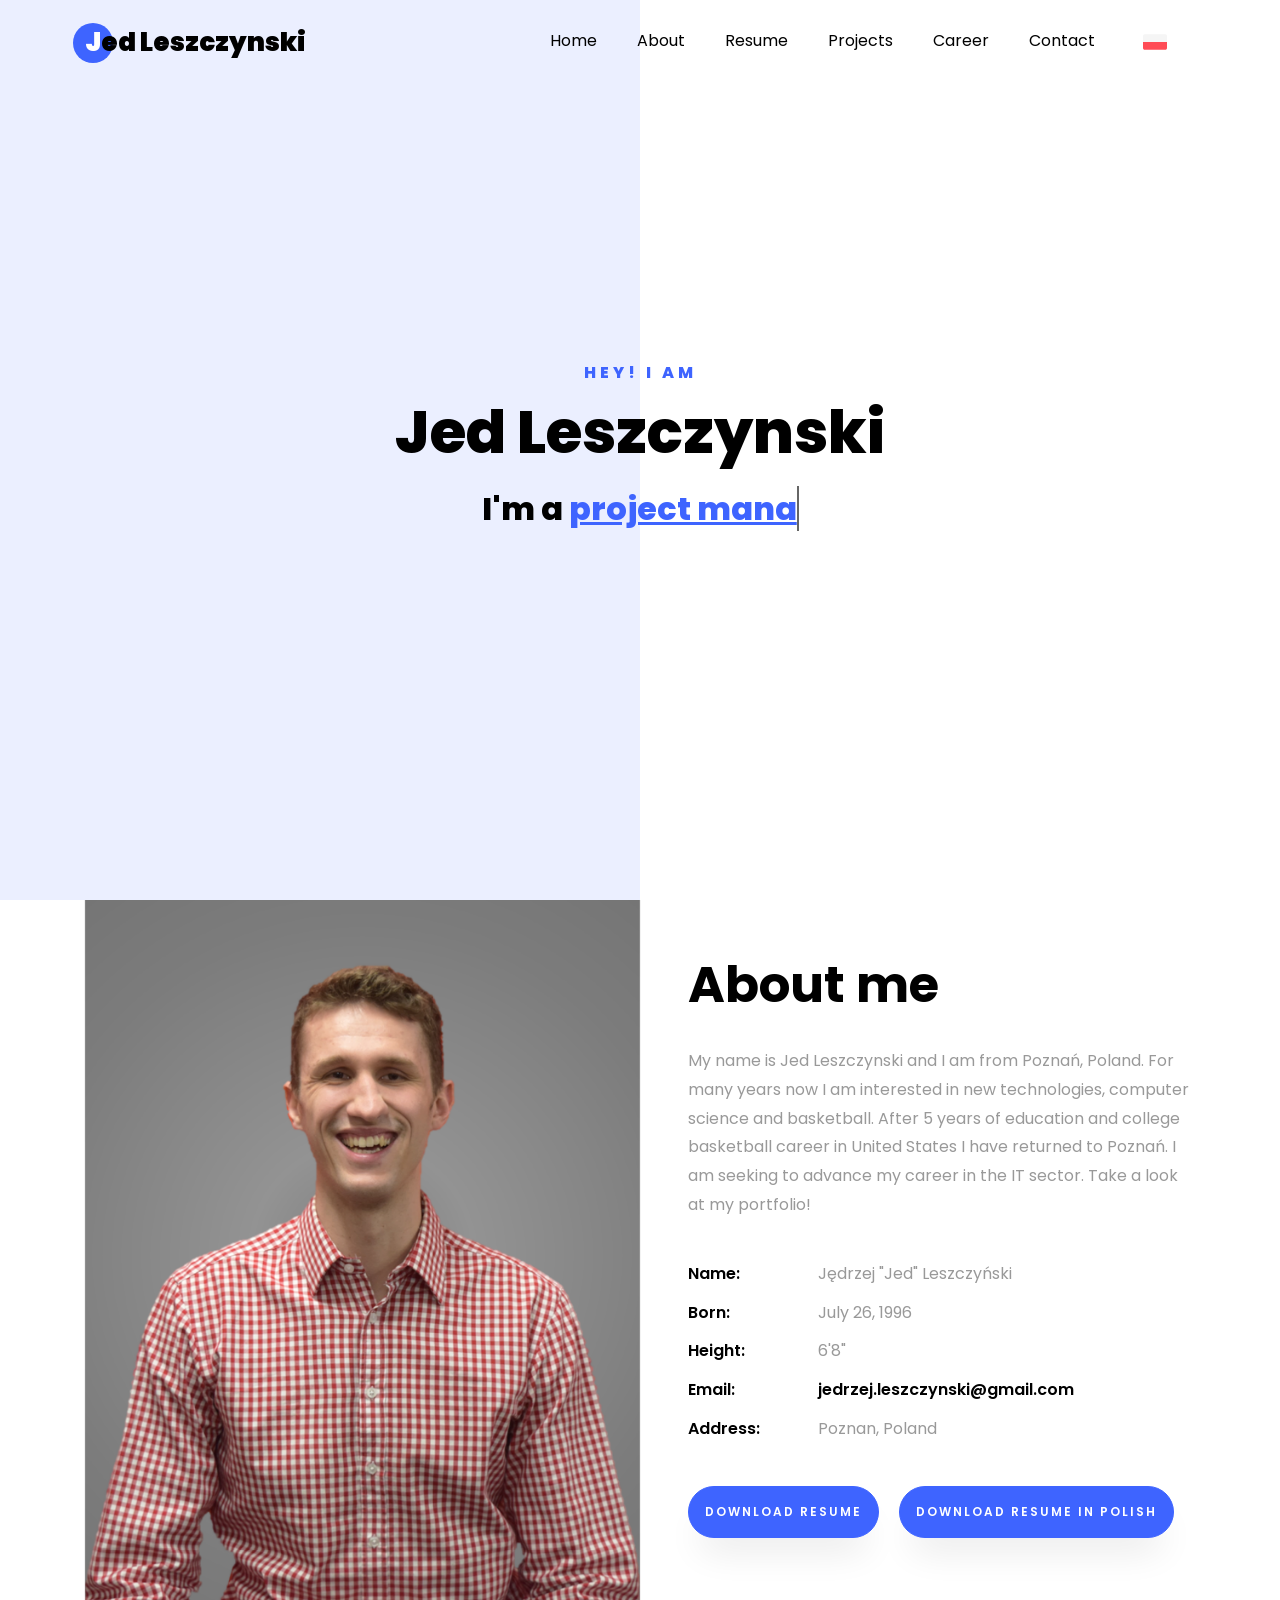
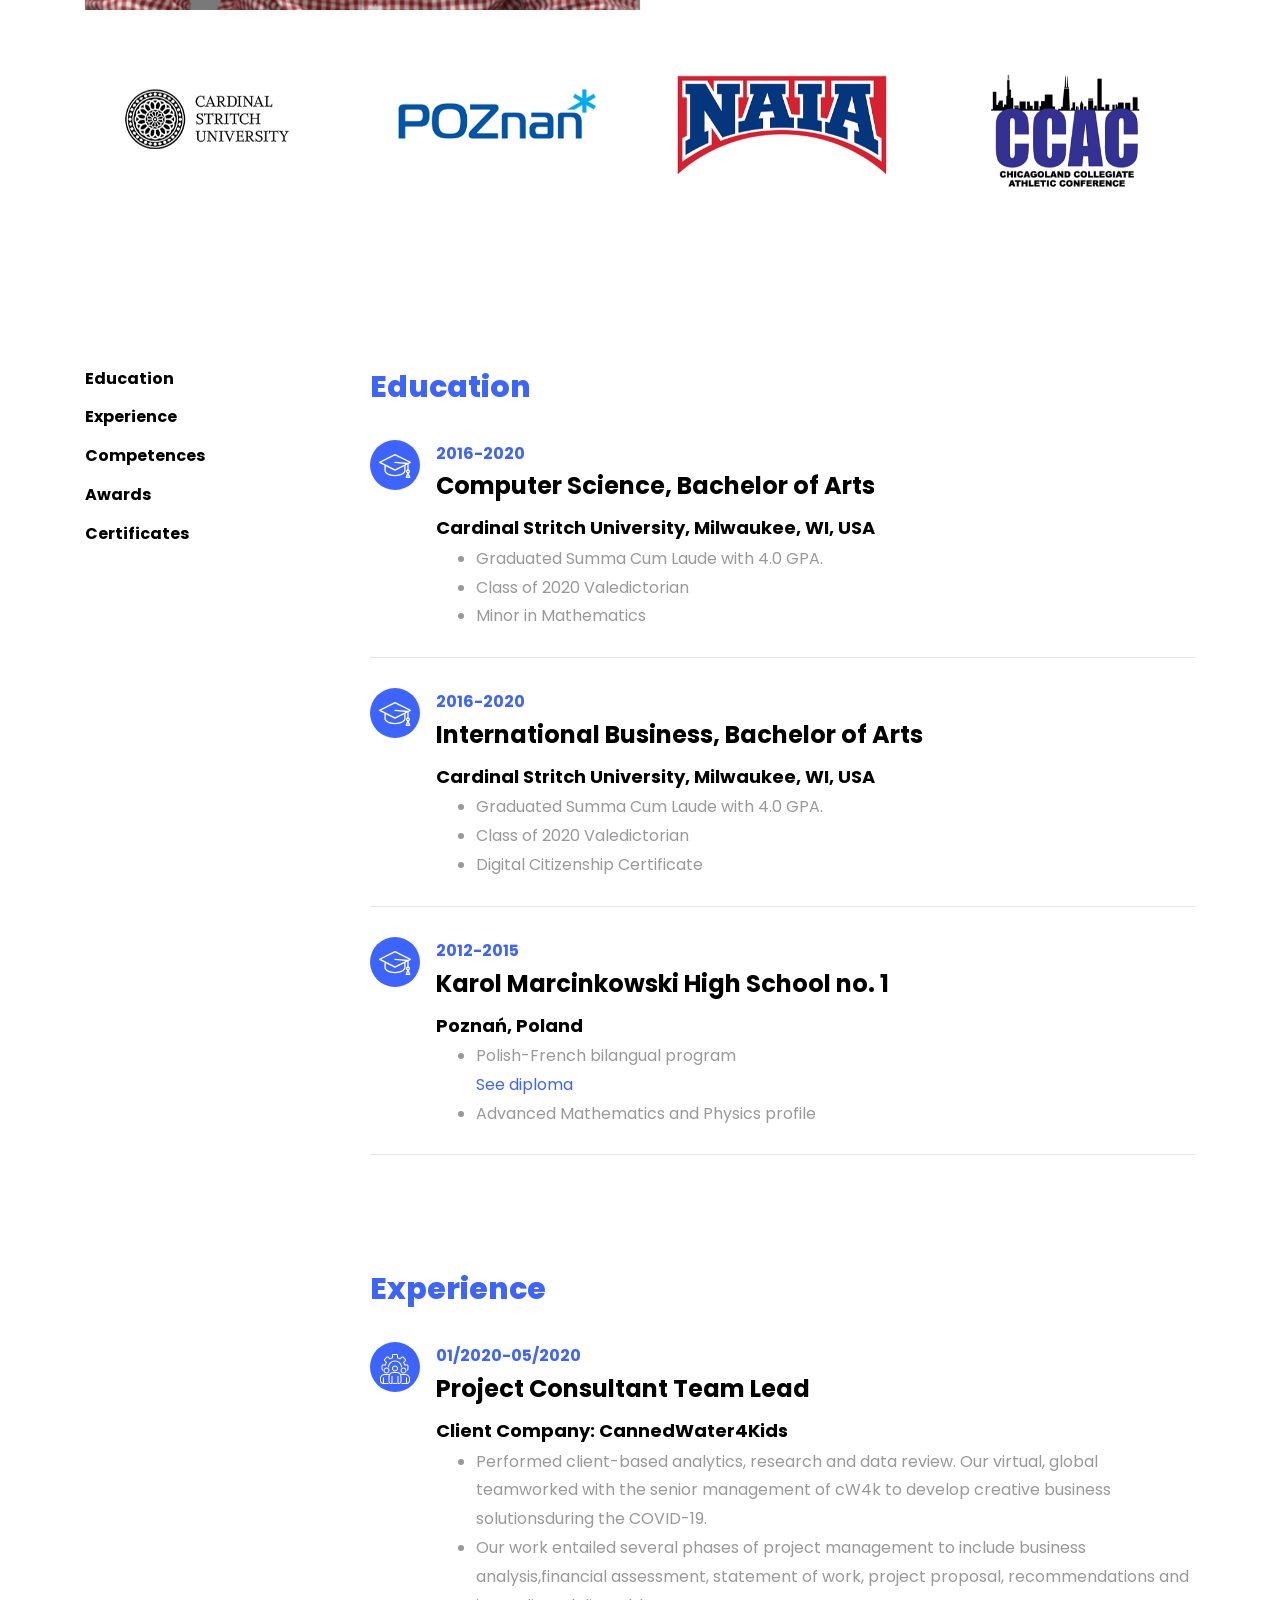
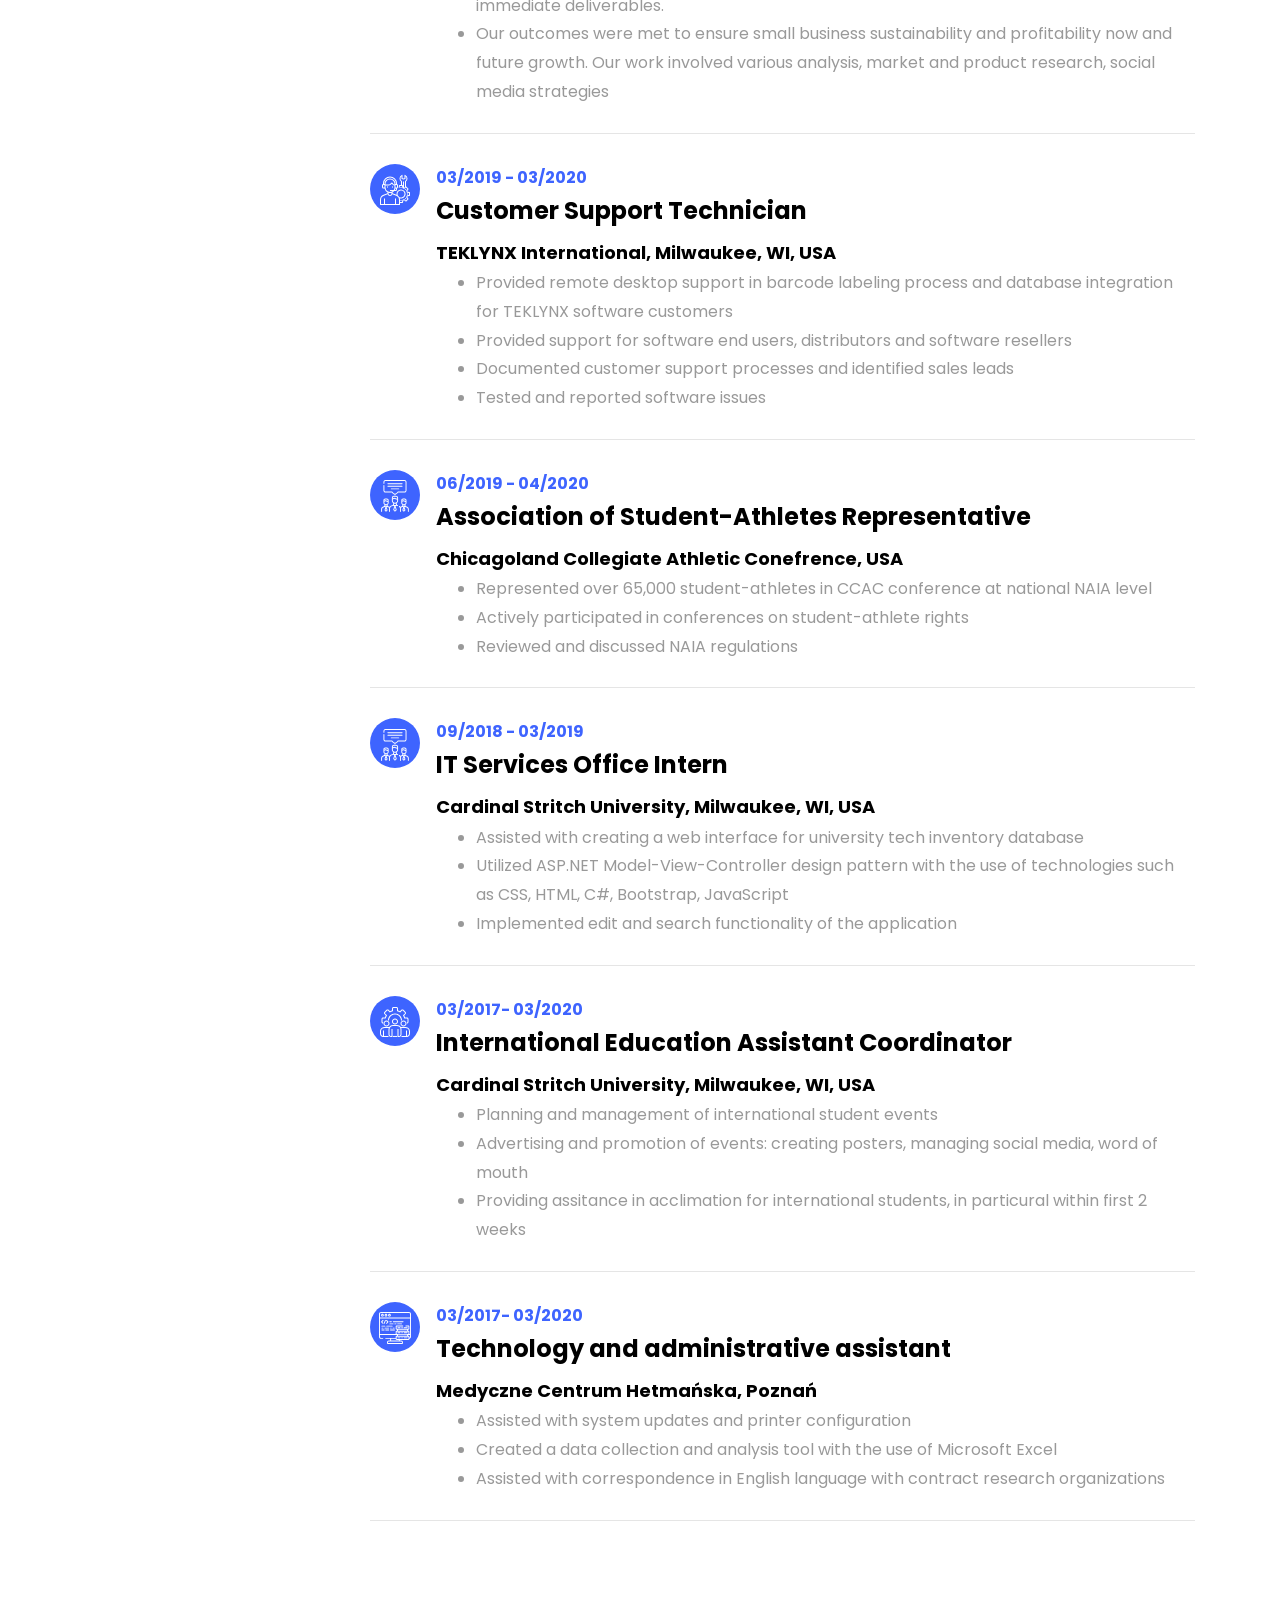
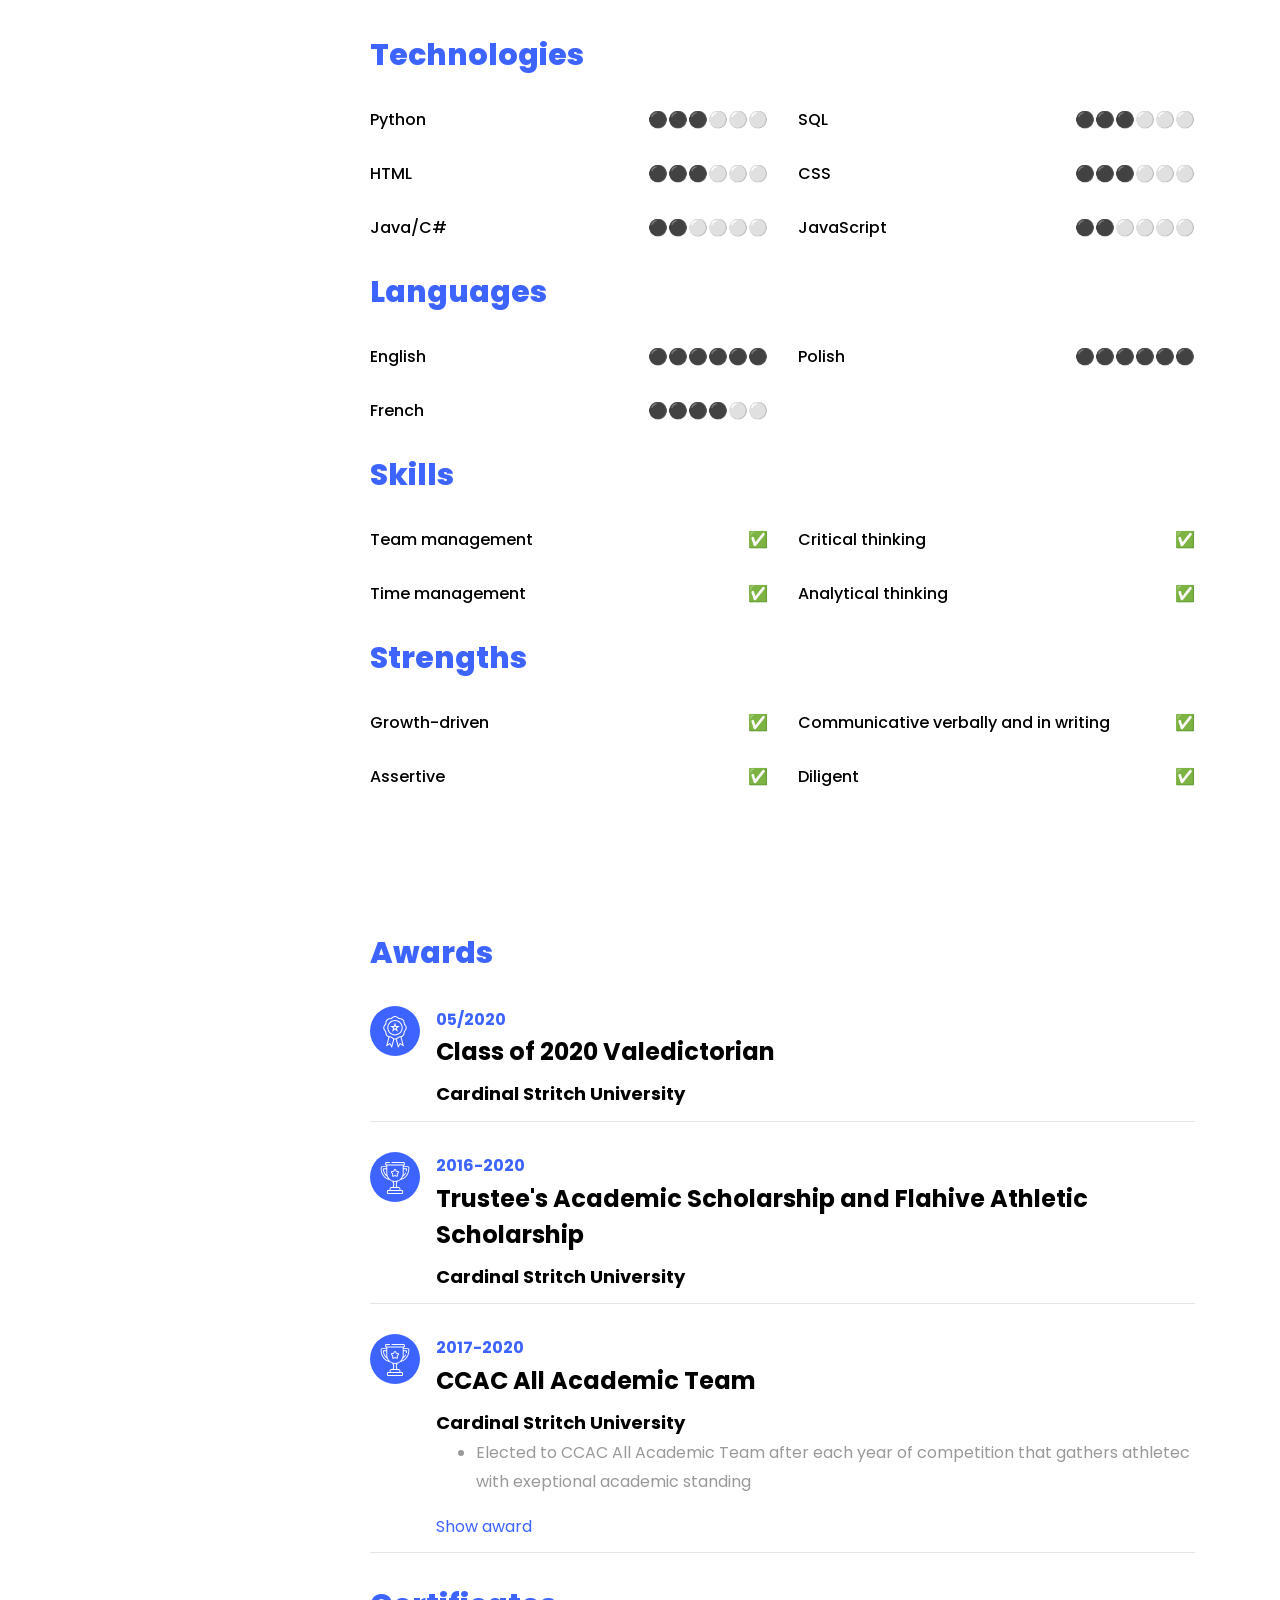
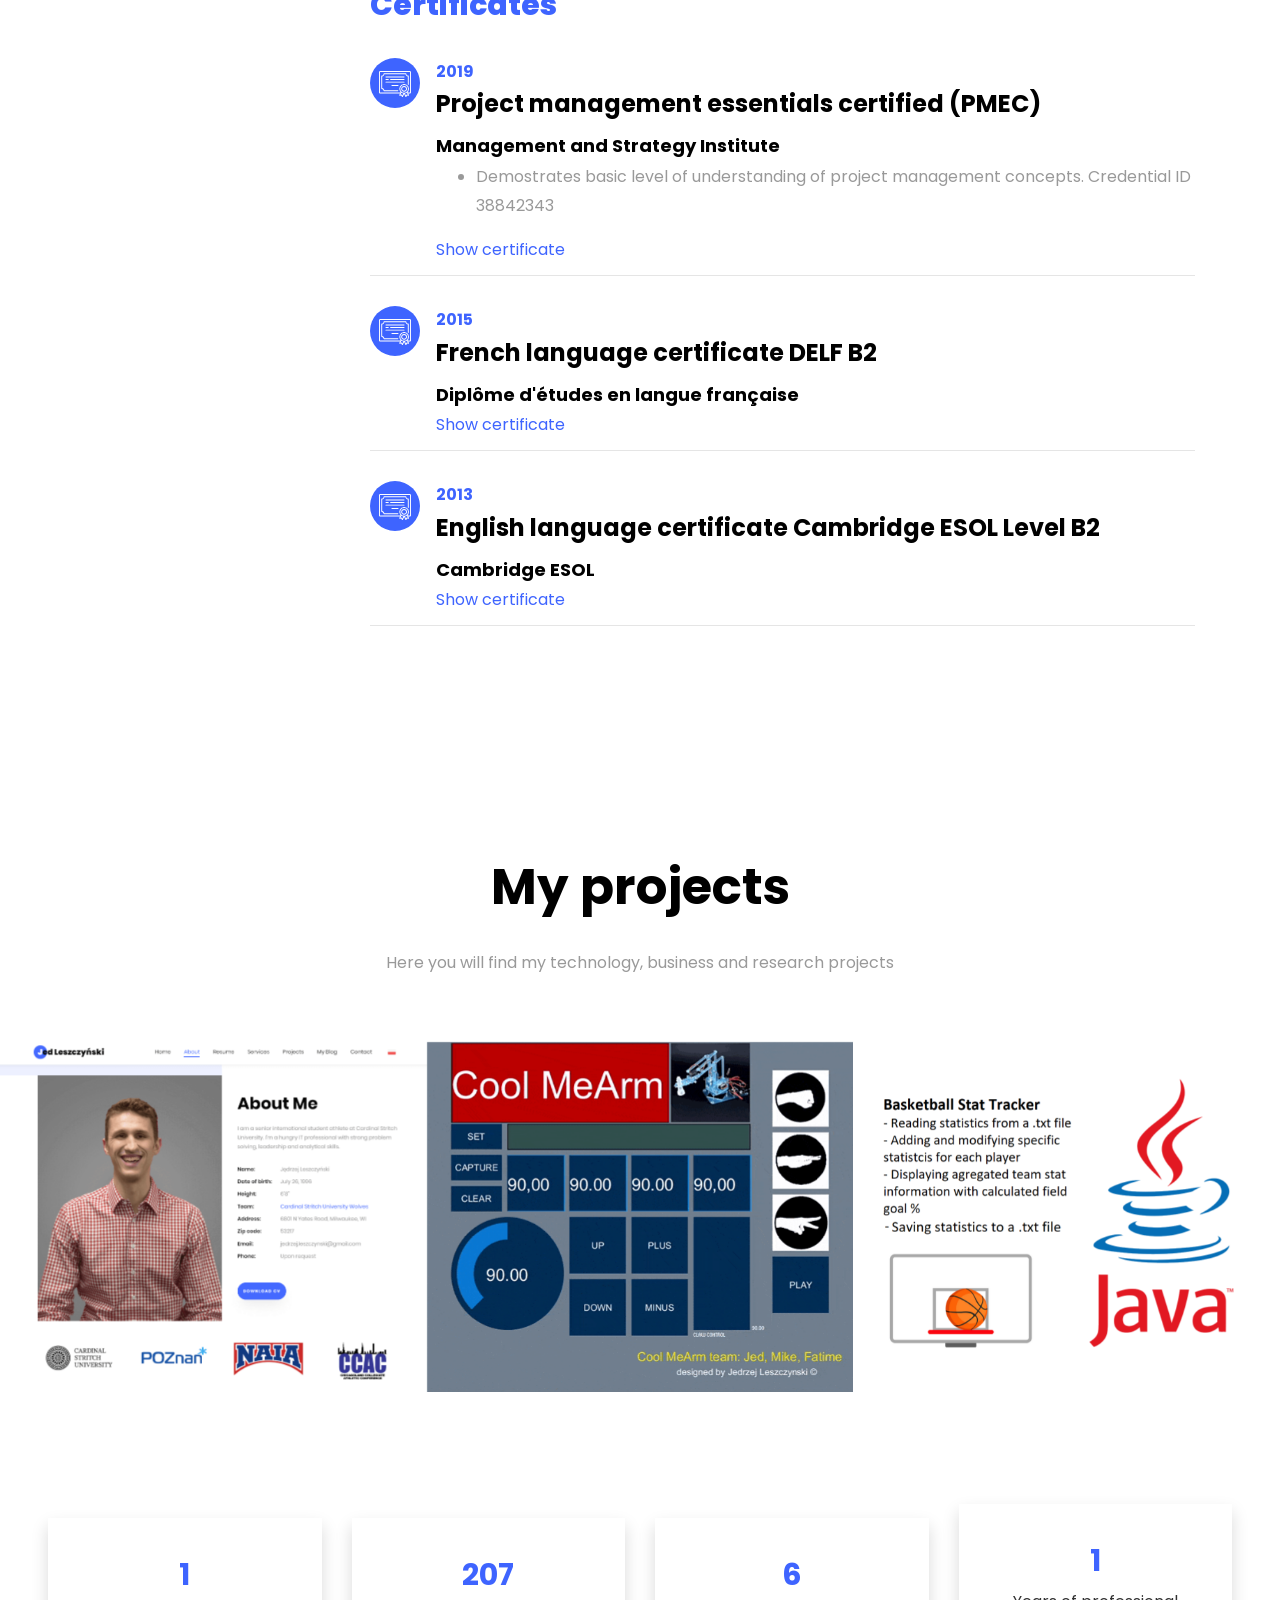
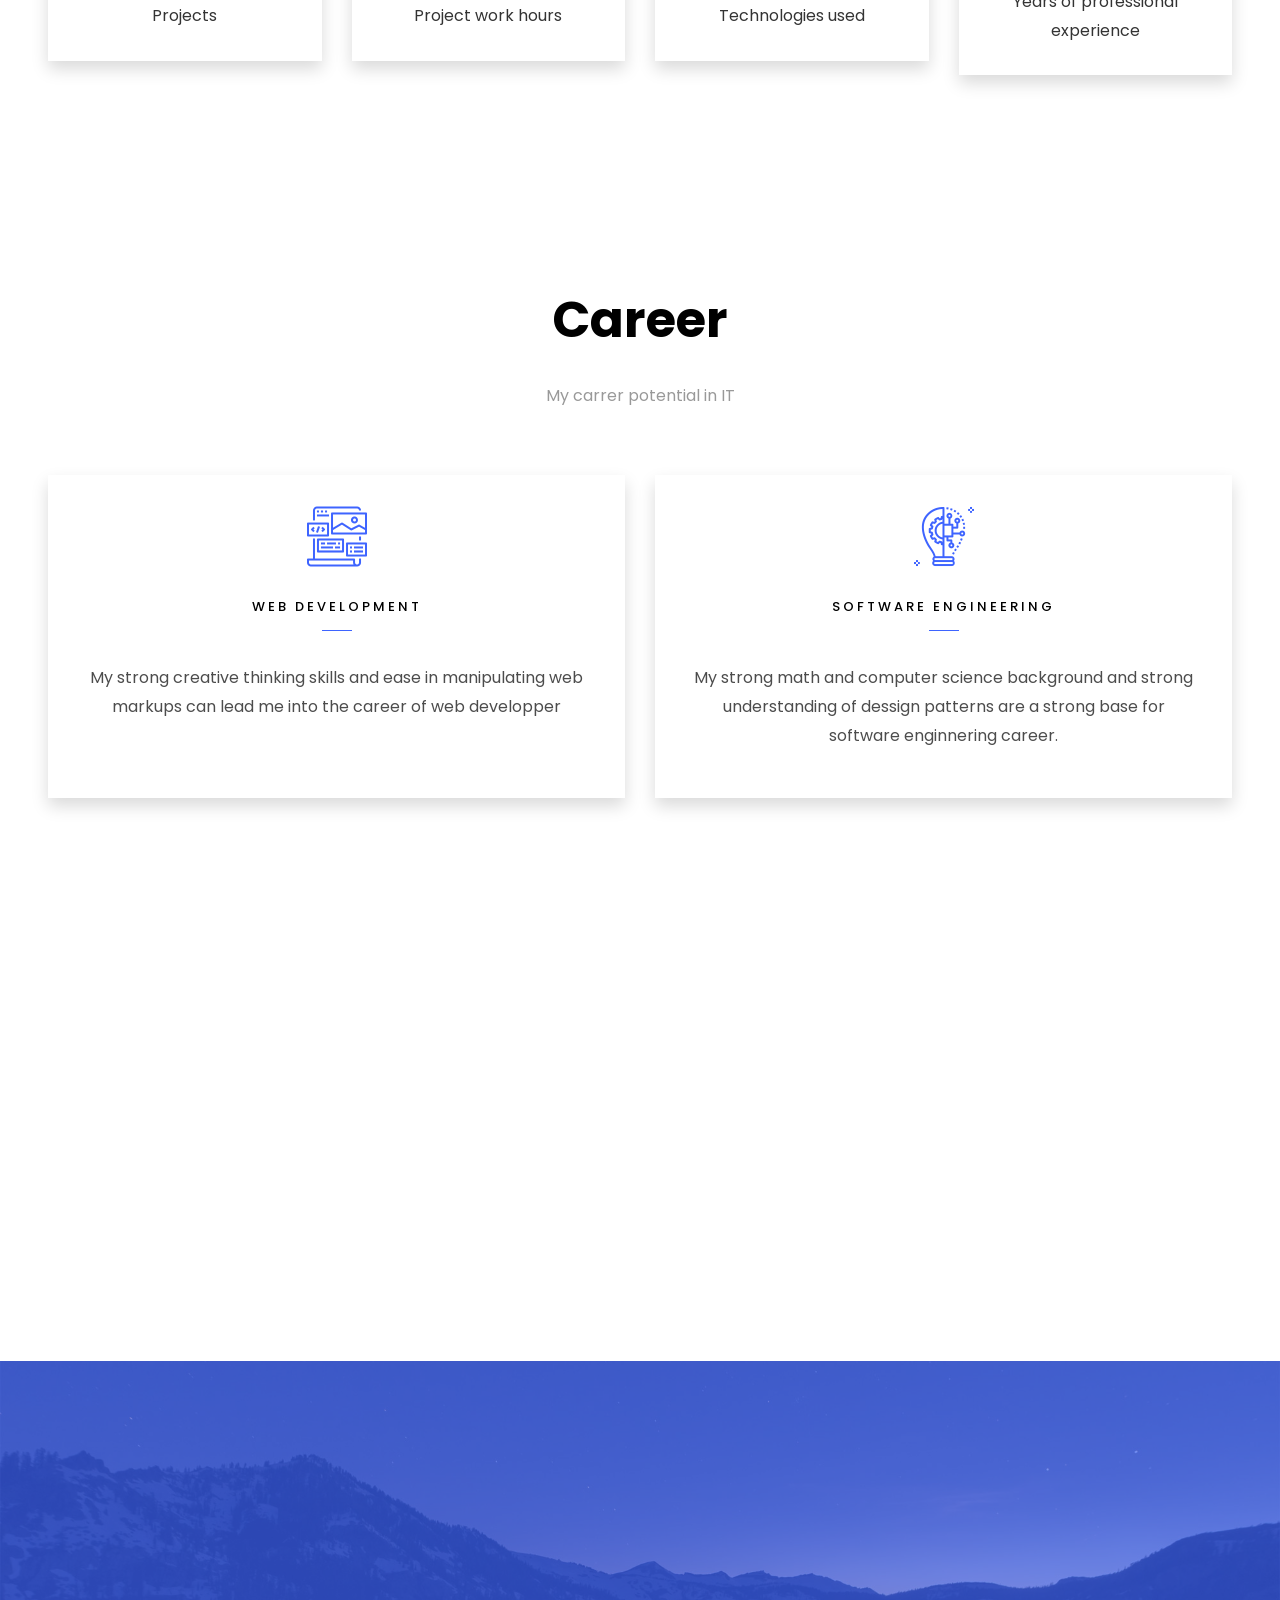
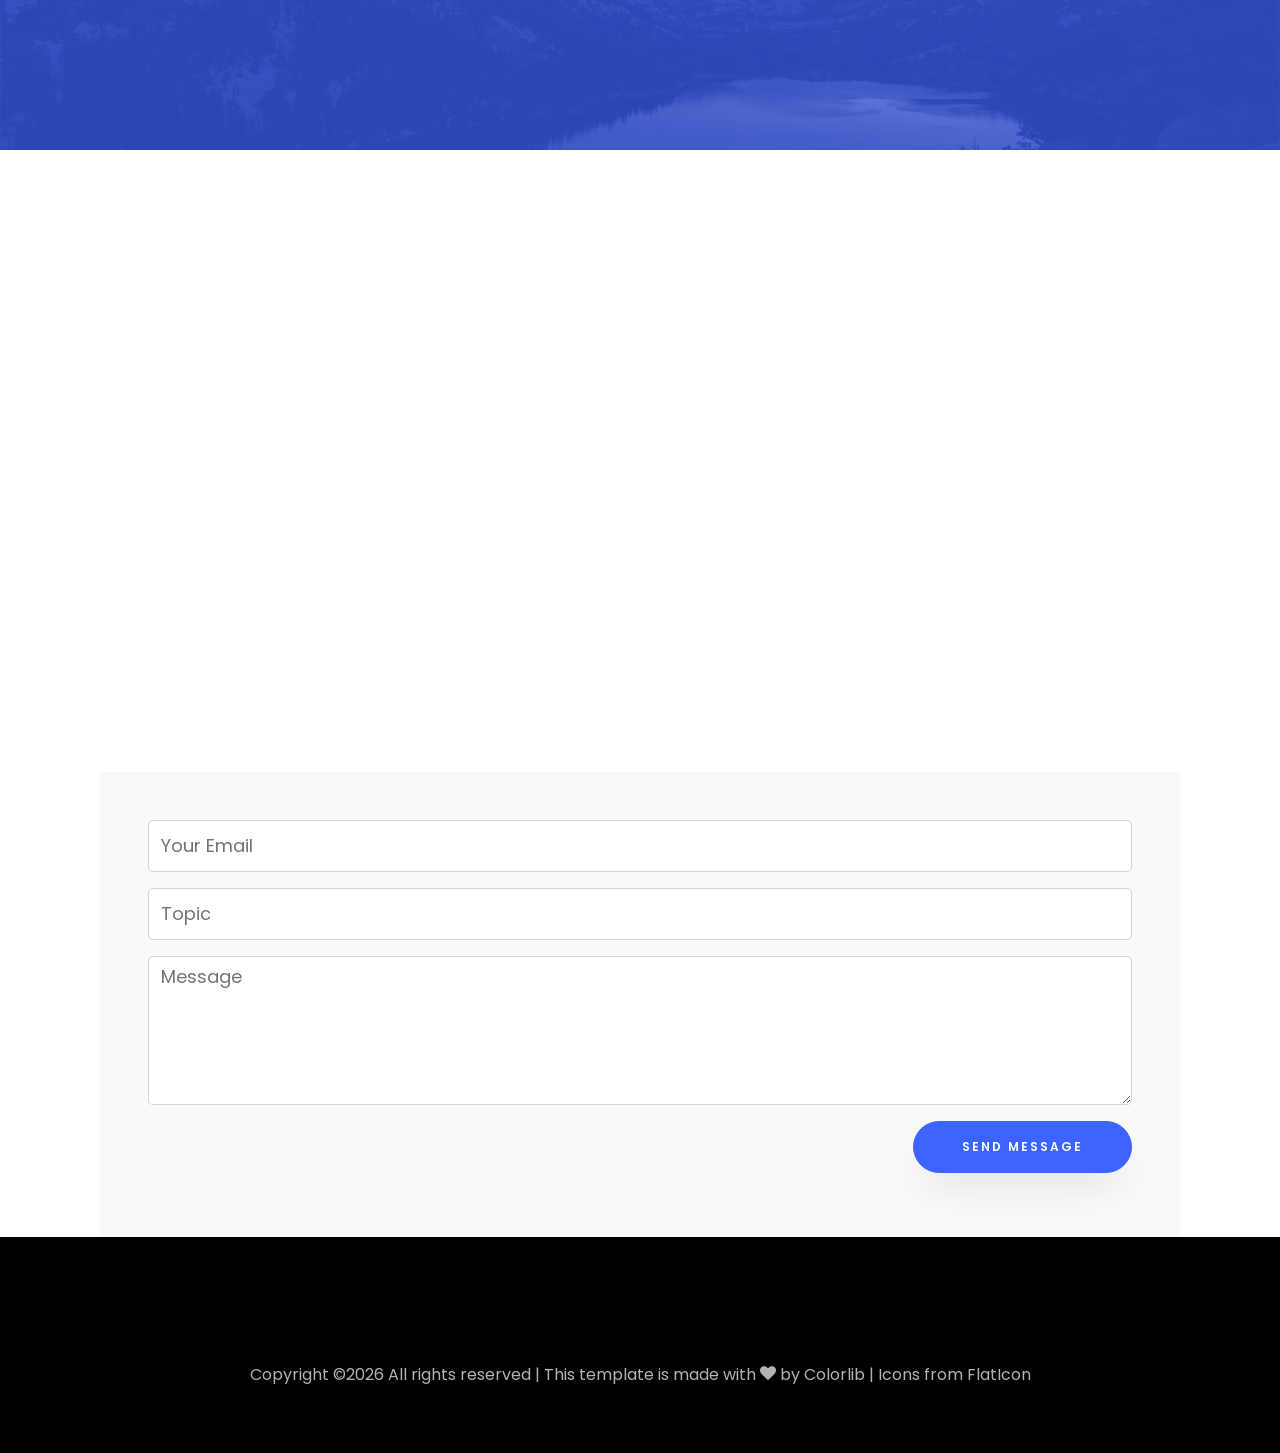
==== commit 2fc76fb7: "Fixed typos in Project Consultant Team Lead discription" ====
--- a/index.html
+++ b/index.html
@@ -224,7 +224,7 @@
 									<li>Performed client-based analytics, research and data review. Our virtual, global teamworked with the senior management of cW4k 
 									to develop creative business solutionsduring the COVID-19. </li>
 									<li>Our work entailed several phases of project management to include business analysis,financial assessment, statement of work, project proposal, recommendations and immediate deliverables.</li>
-									<li>Our outcomes were met to ensure small business sustainability and profitabilitynow and future growth. Our work involved various analysis, market and productresearch, social media strategies</li>
+									<li>Our outcomes were met to ensure small business sustainability and profitability now and future growth. Our work involved various analysis, market and product research, social media strategies</li>
 								</ul>
 							</div>
 	    				</div>
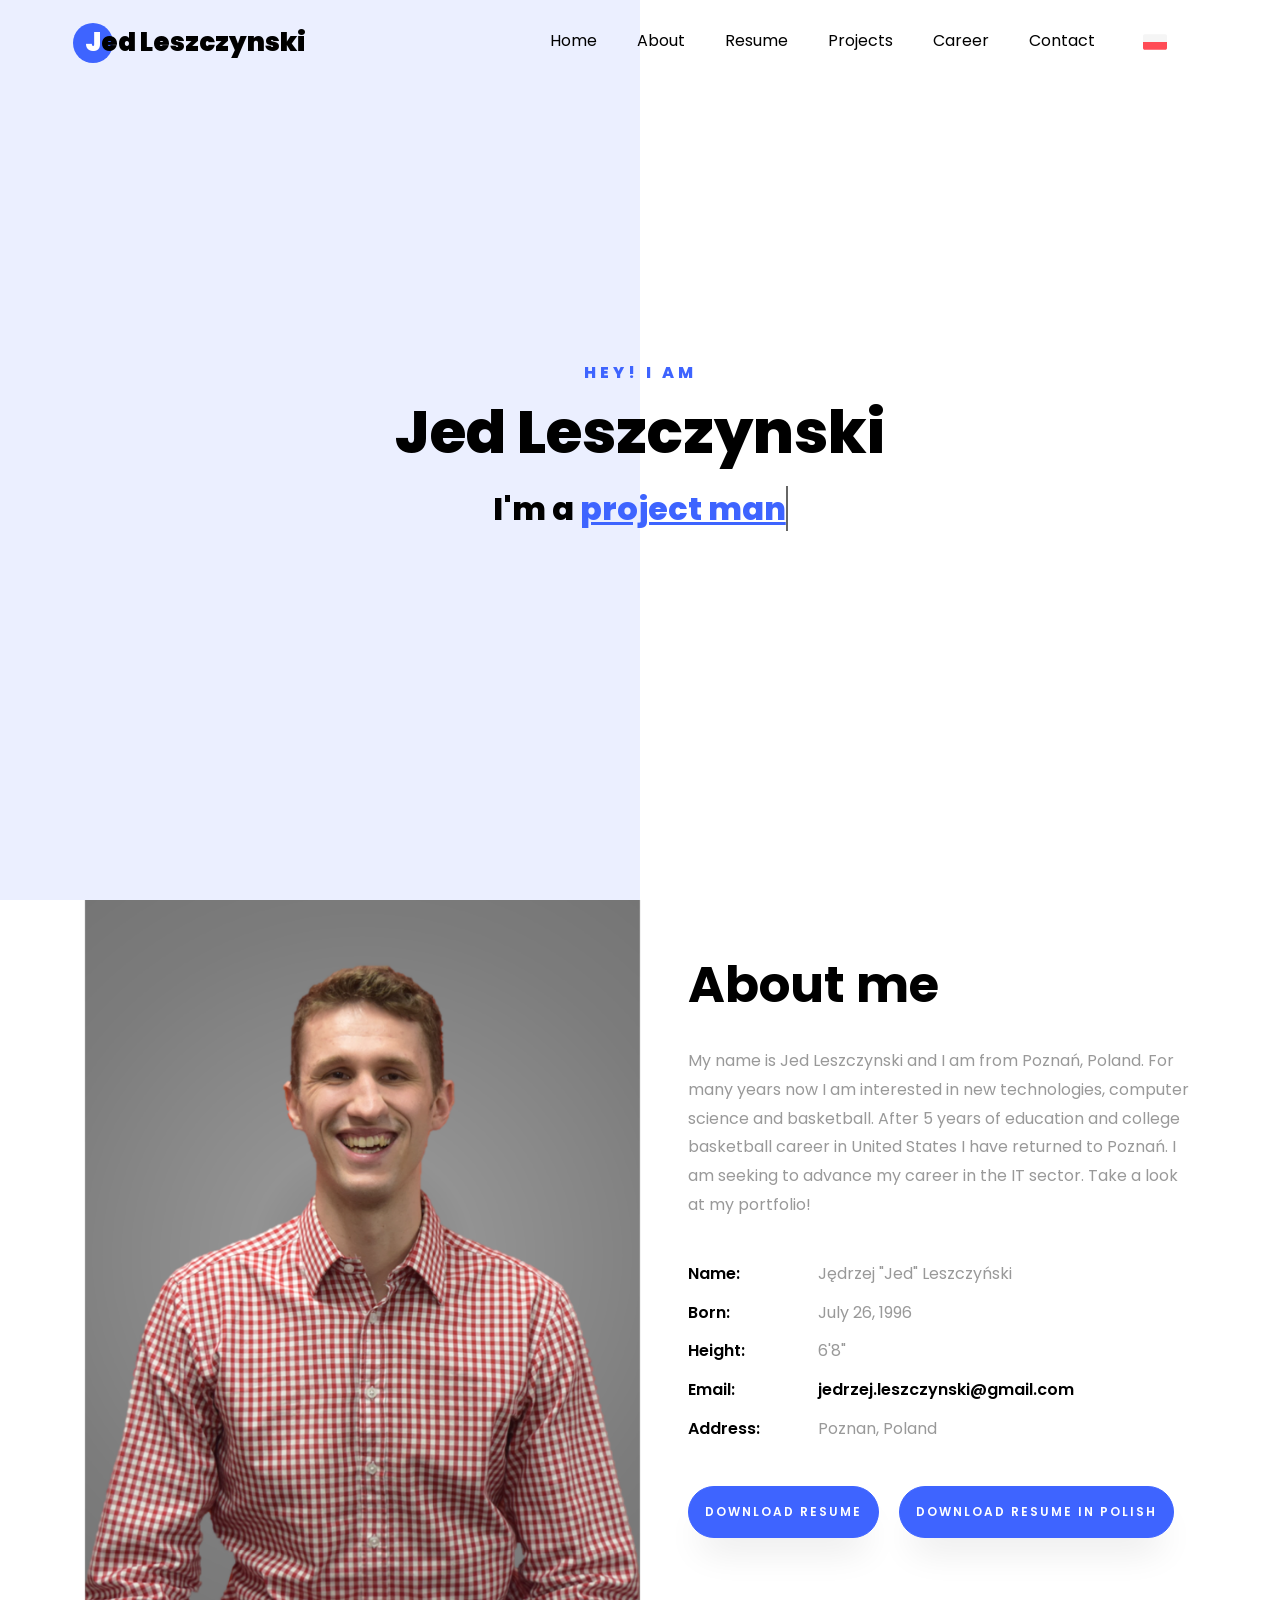
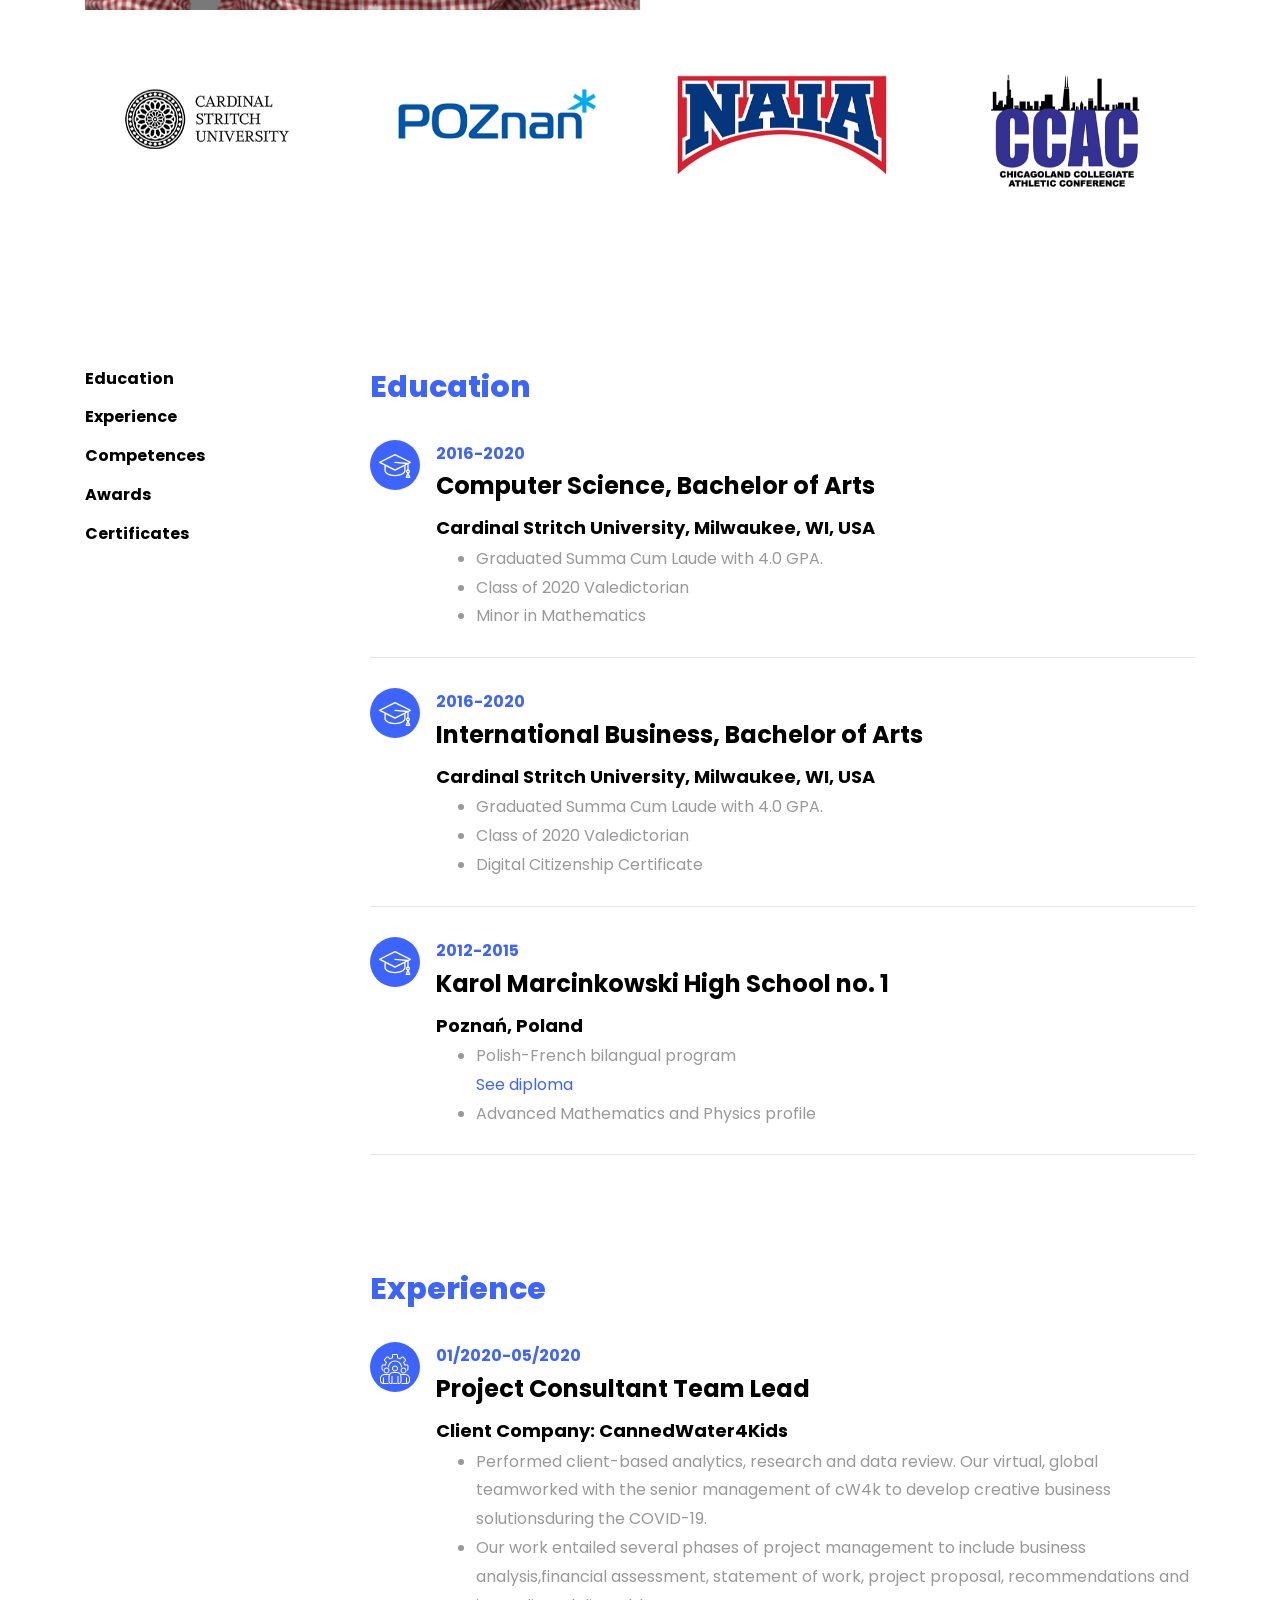
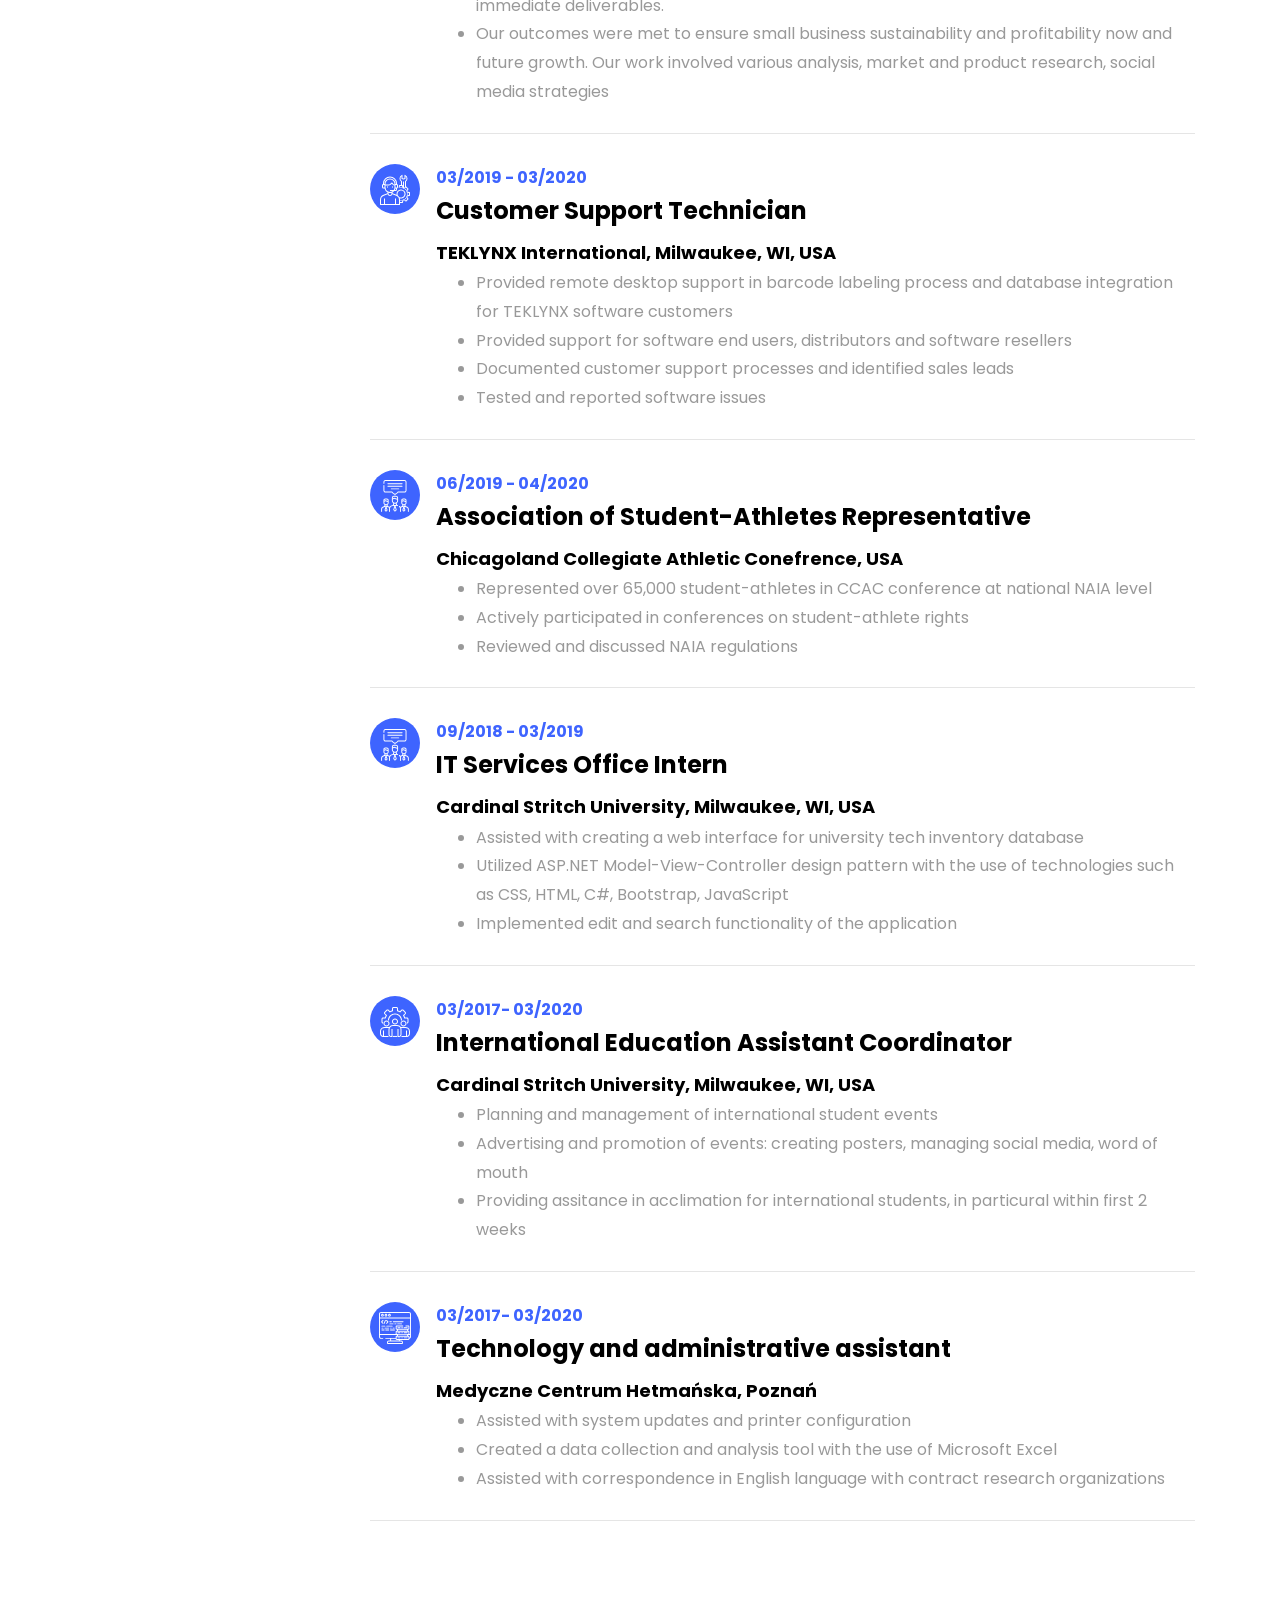
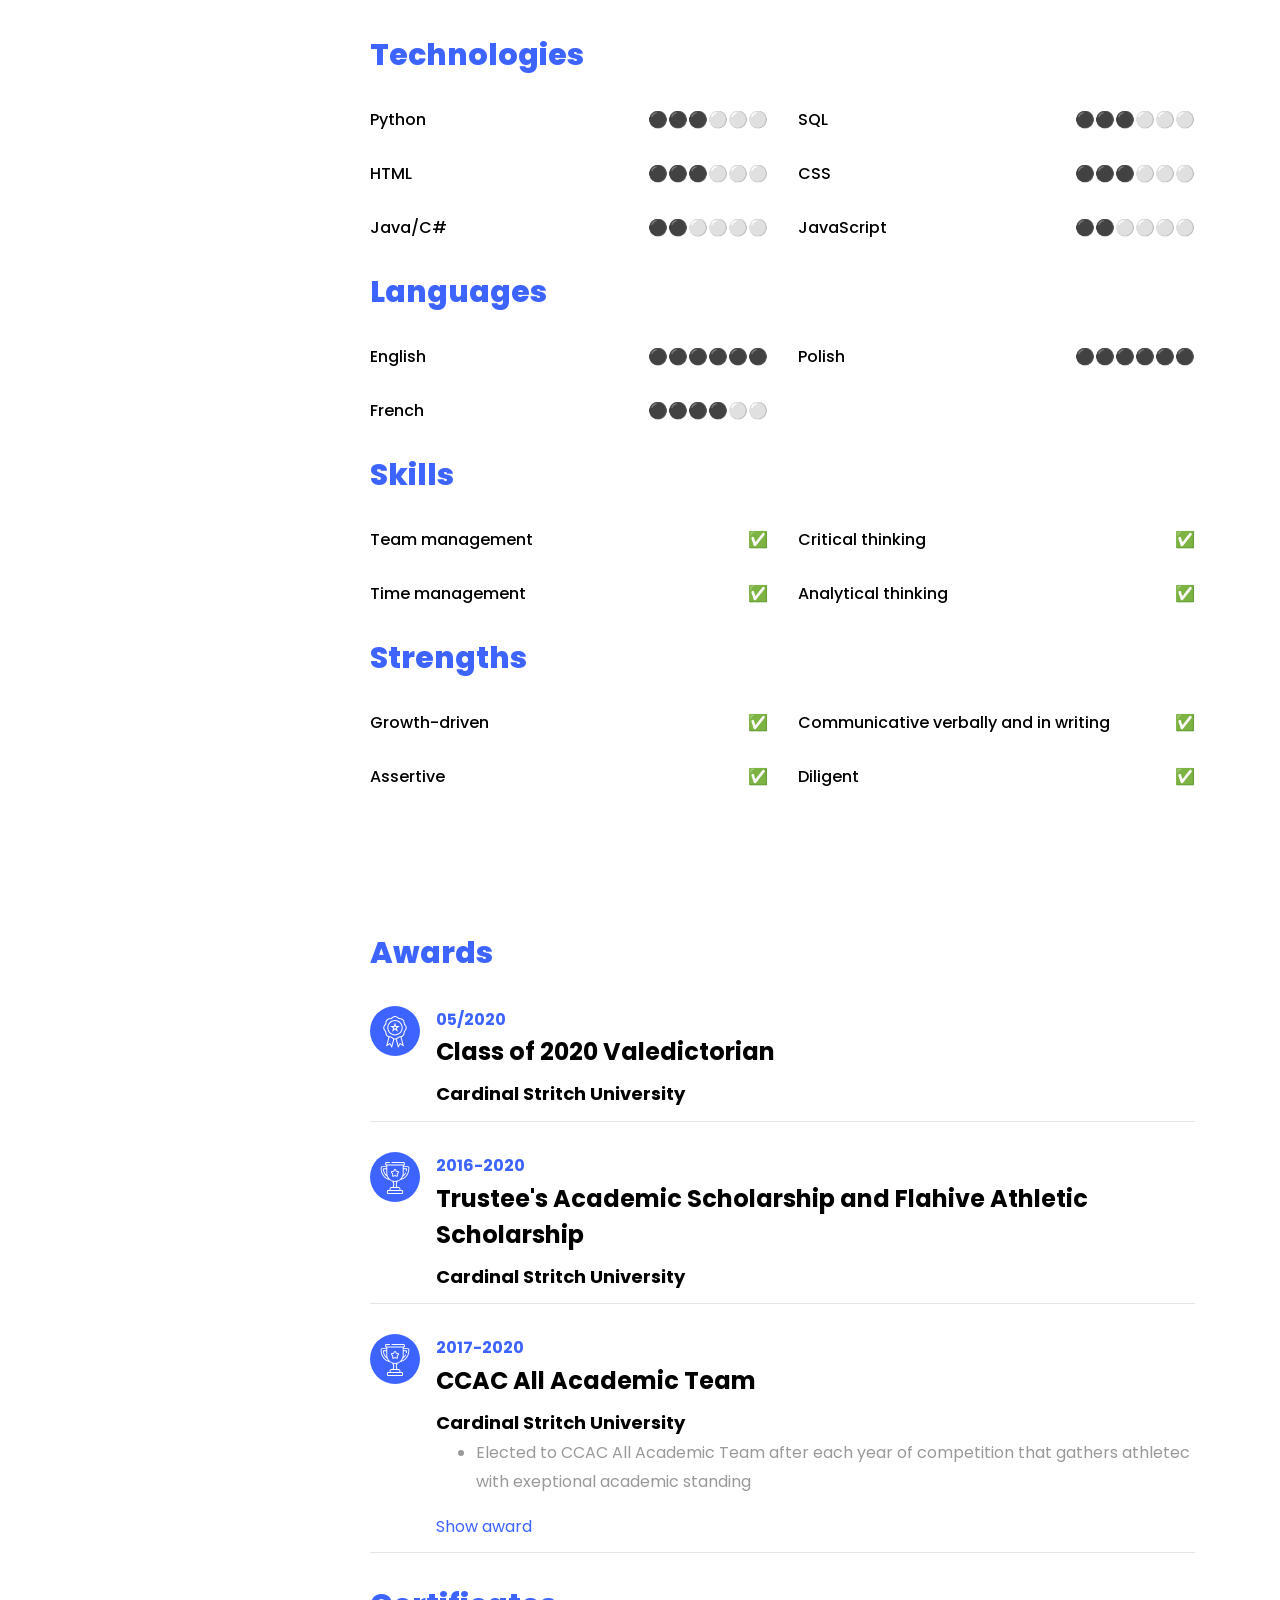
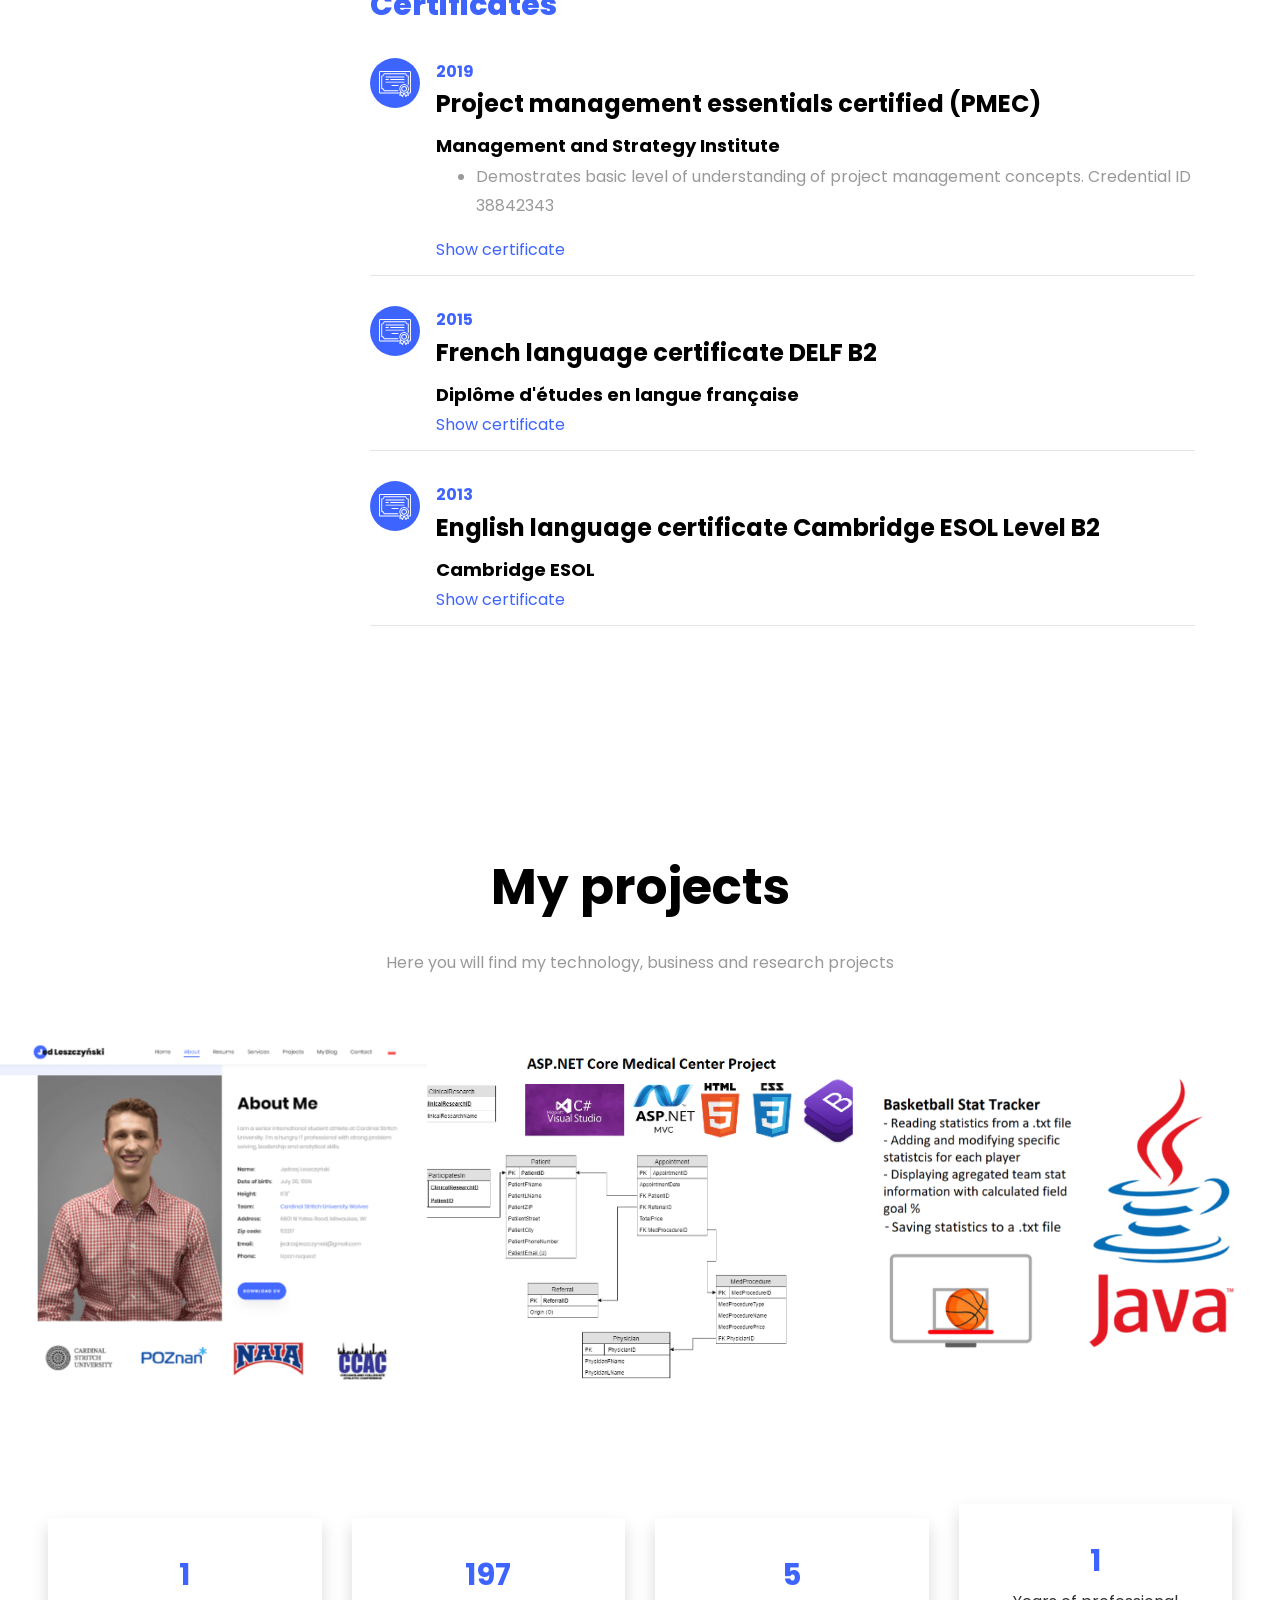
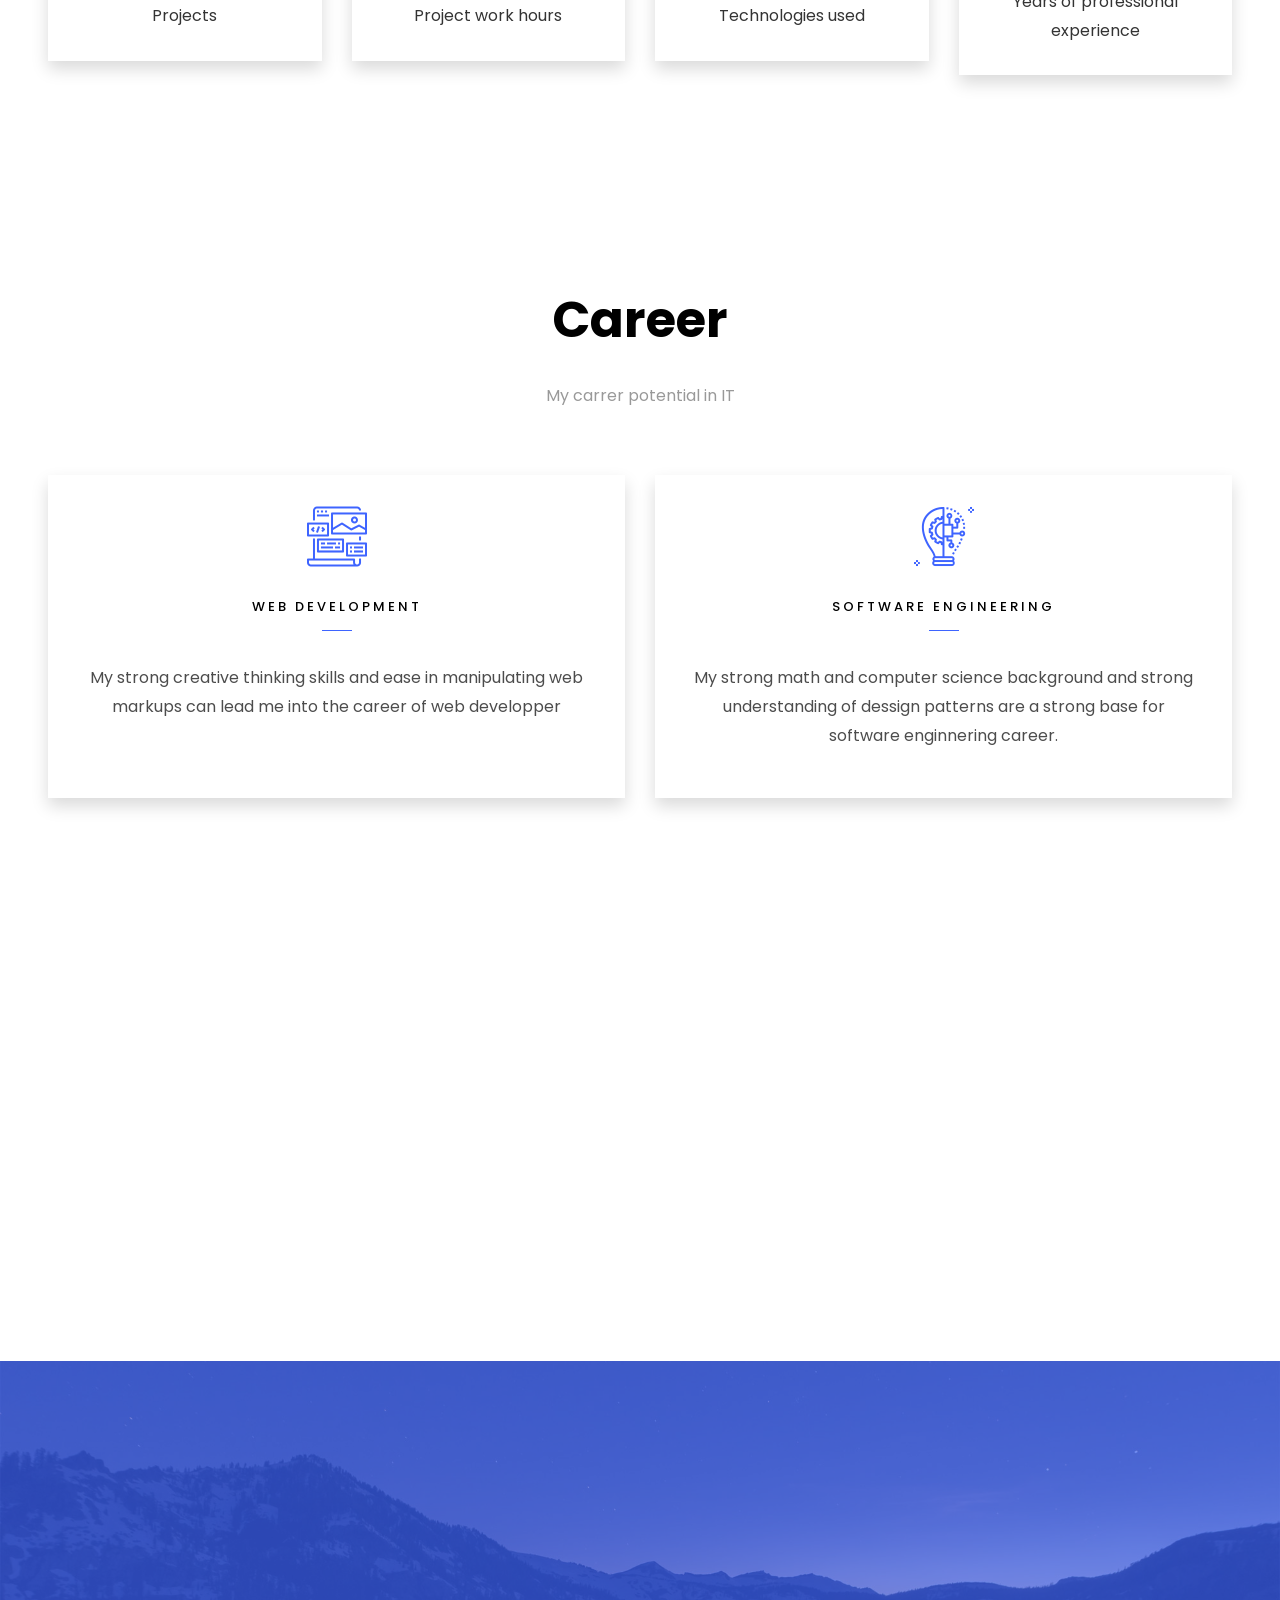
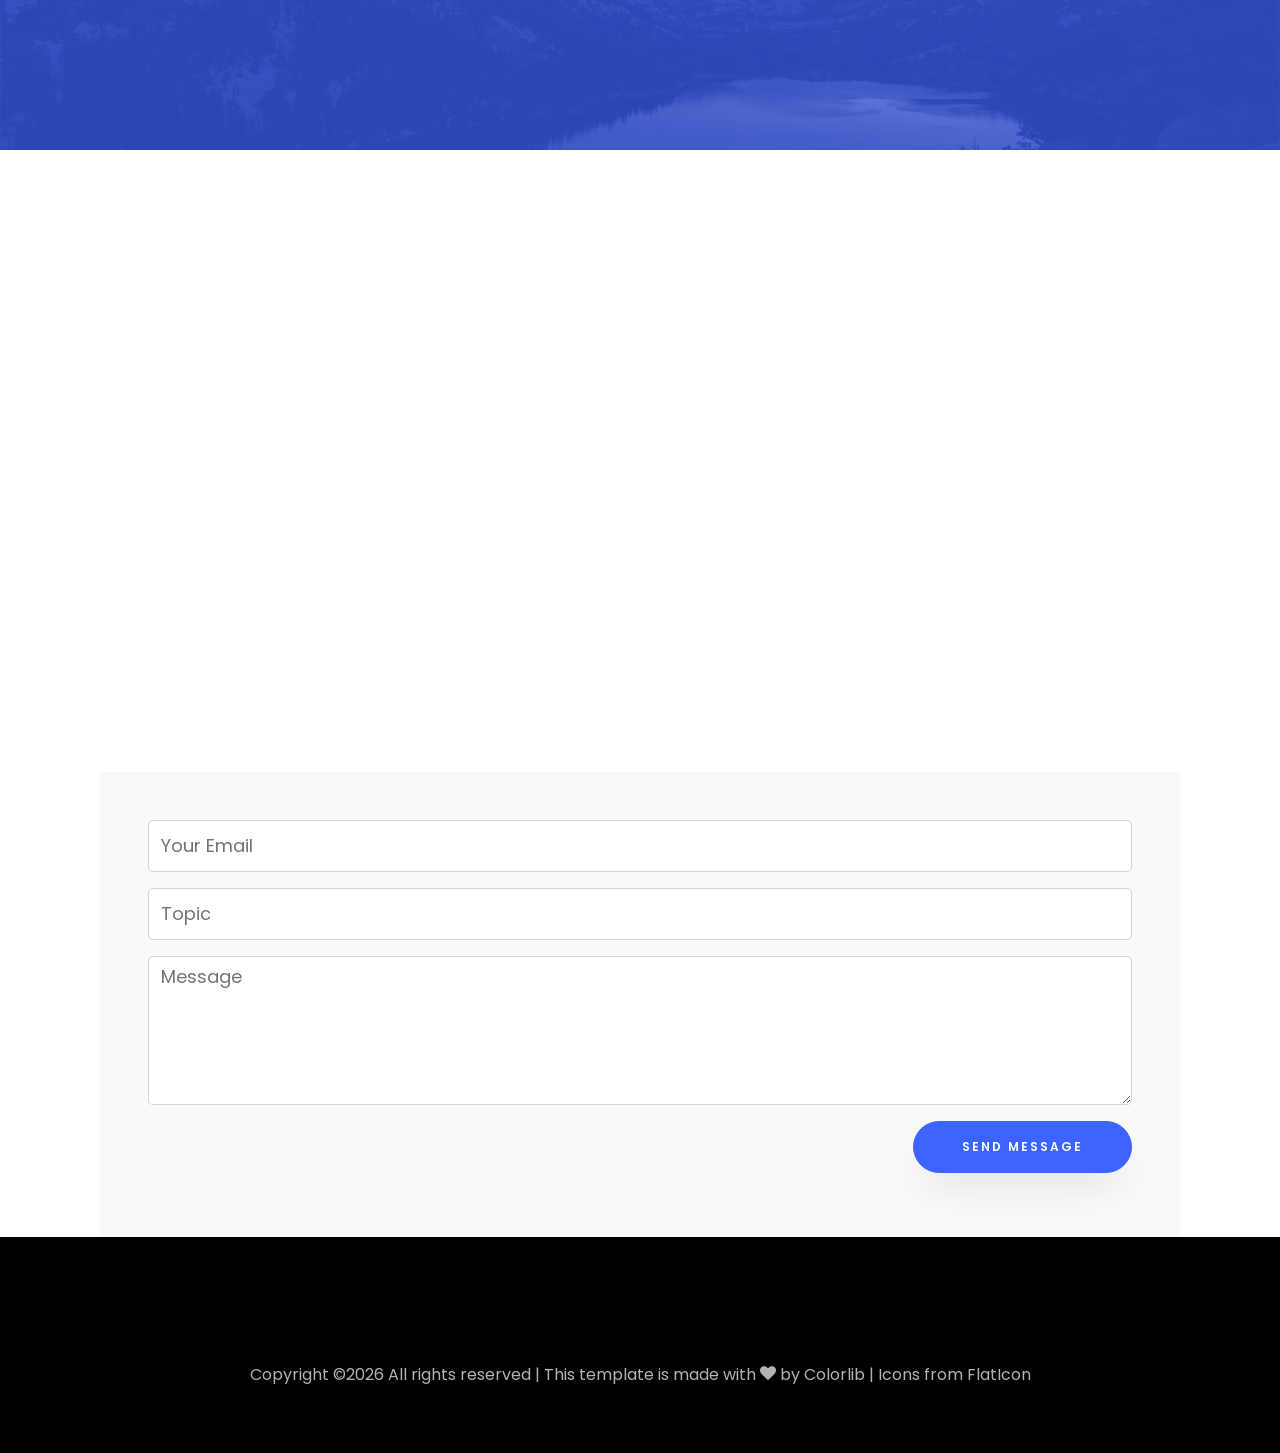
==== commit 9eb6b0e4: "Added dotnet project to project list in place of coolarm" ====
--- a/index.html
+++ b/index.html
@@ -551,12 +551,13 @@
 	    				</div>
     				</div>
 				</div>
+				
 				<div class="col-md-4">
-    				<div class="project img ftco-animate d-flex justify-content-center align-items-center" style="background-image: url(images/projects/Cool-MeArm-GUI-Presentation.gif);">
+    				<div class="project img ftco-animate d-flex justify-content-center align-items-center" style="background-image: url(images/projects/dotnetcore.png);">
     					<div class="overlay"></div>
 	    				<div class="text text-center p-4">
-							<h3 class="project-name">Cool MeArm Project</h3>
-							<a href="https://github.com/jedleszczynski/CoolArm" target="_blank"><span onmouseover="this.style.textDecoration = 'underline'" onmouseout="this.style.textDecoration = 'none'">Open Github Repository</span></a>
+							<h3 class="project-name">ASP .NET Core Medical Center Project</h3>
+							<a href="https://github.com/jedleszczynski/.NETCoreMedicalCenter" target="_blank"><span onmouseover="this.style.textDecoration = 'underline'" onmouseout="this.style.textDecoration = 'none'">Open Github Repository</span></a>
 	    				</div>
     				</div>
   				</div>  
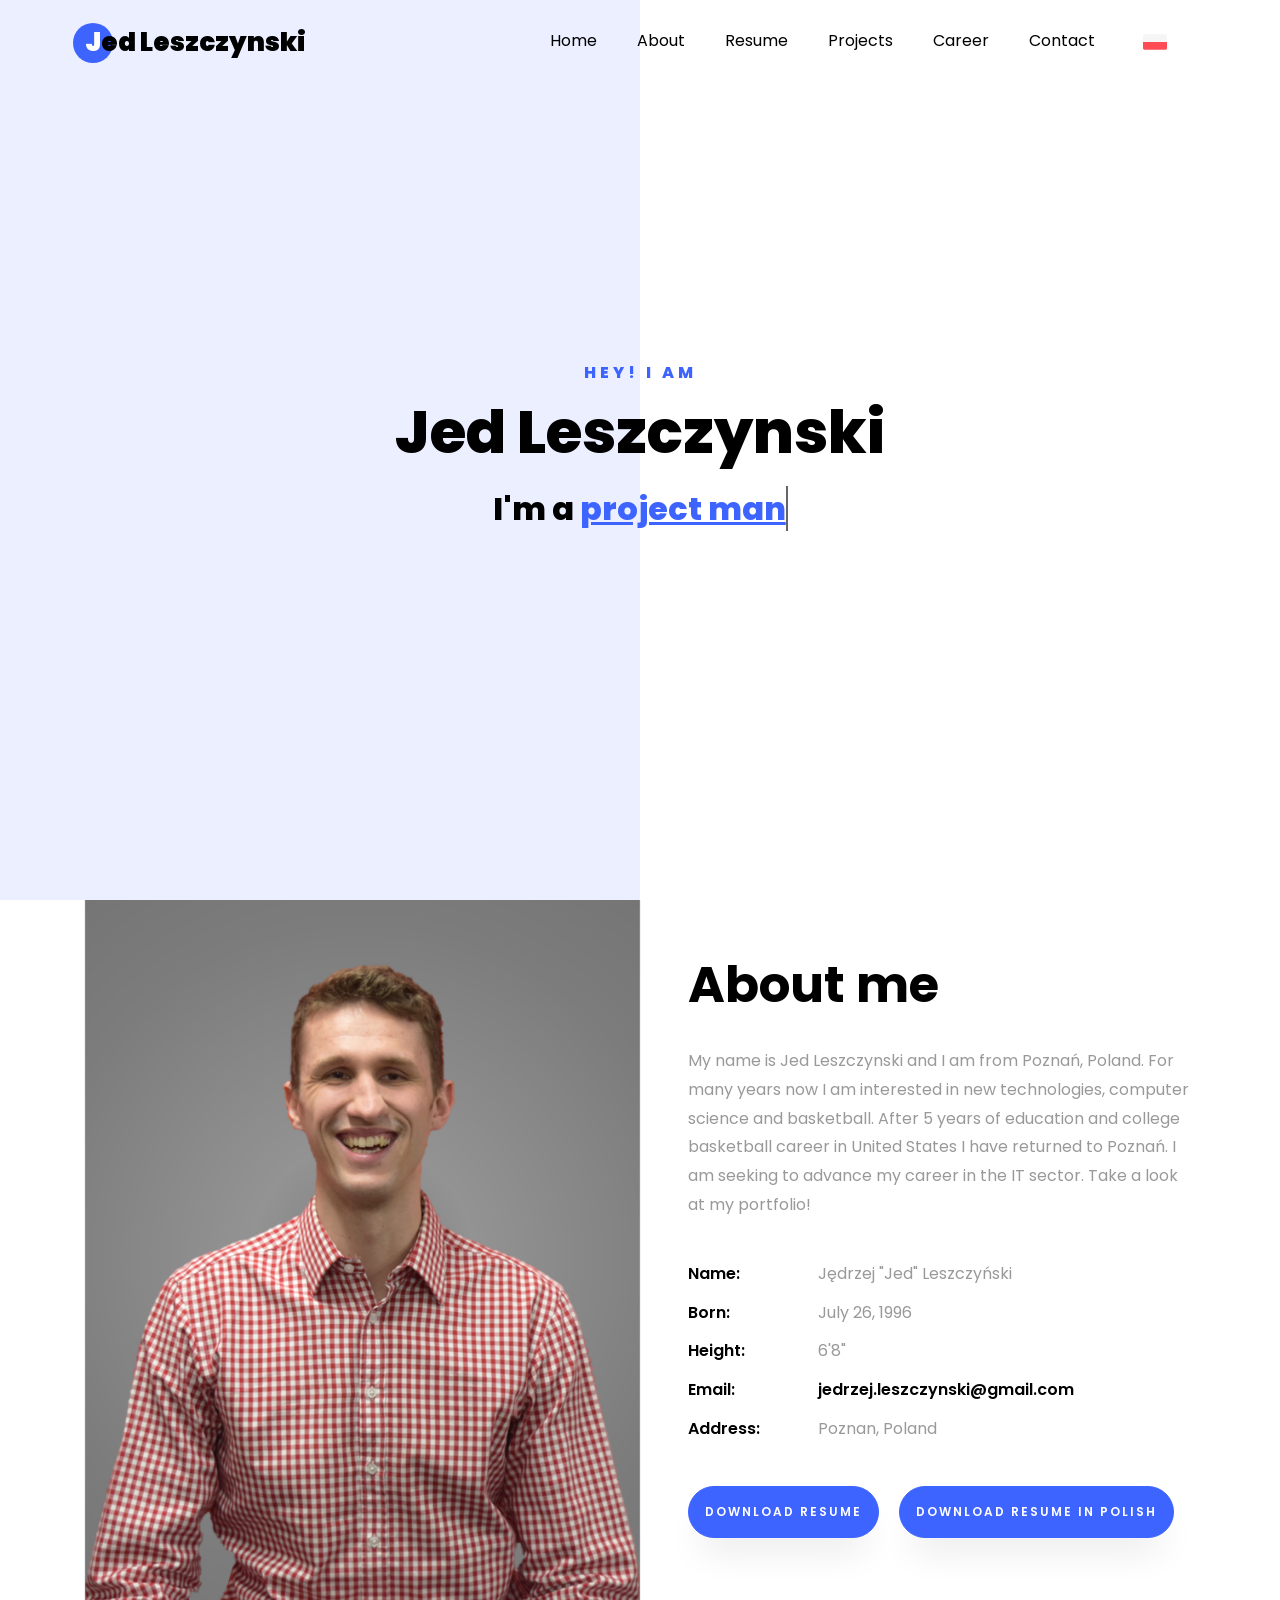
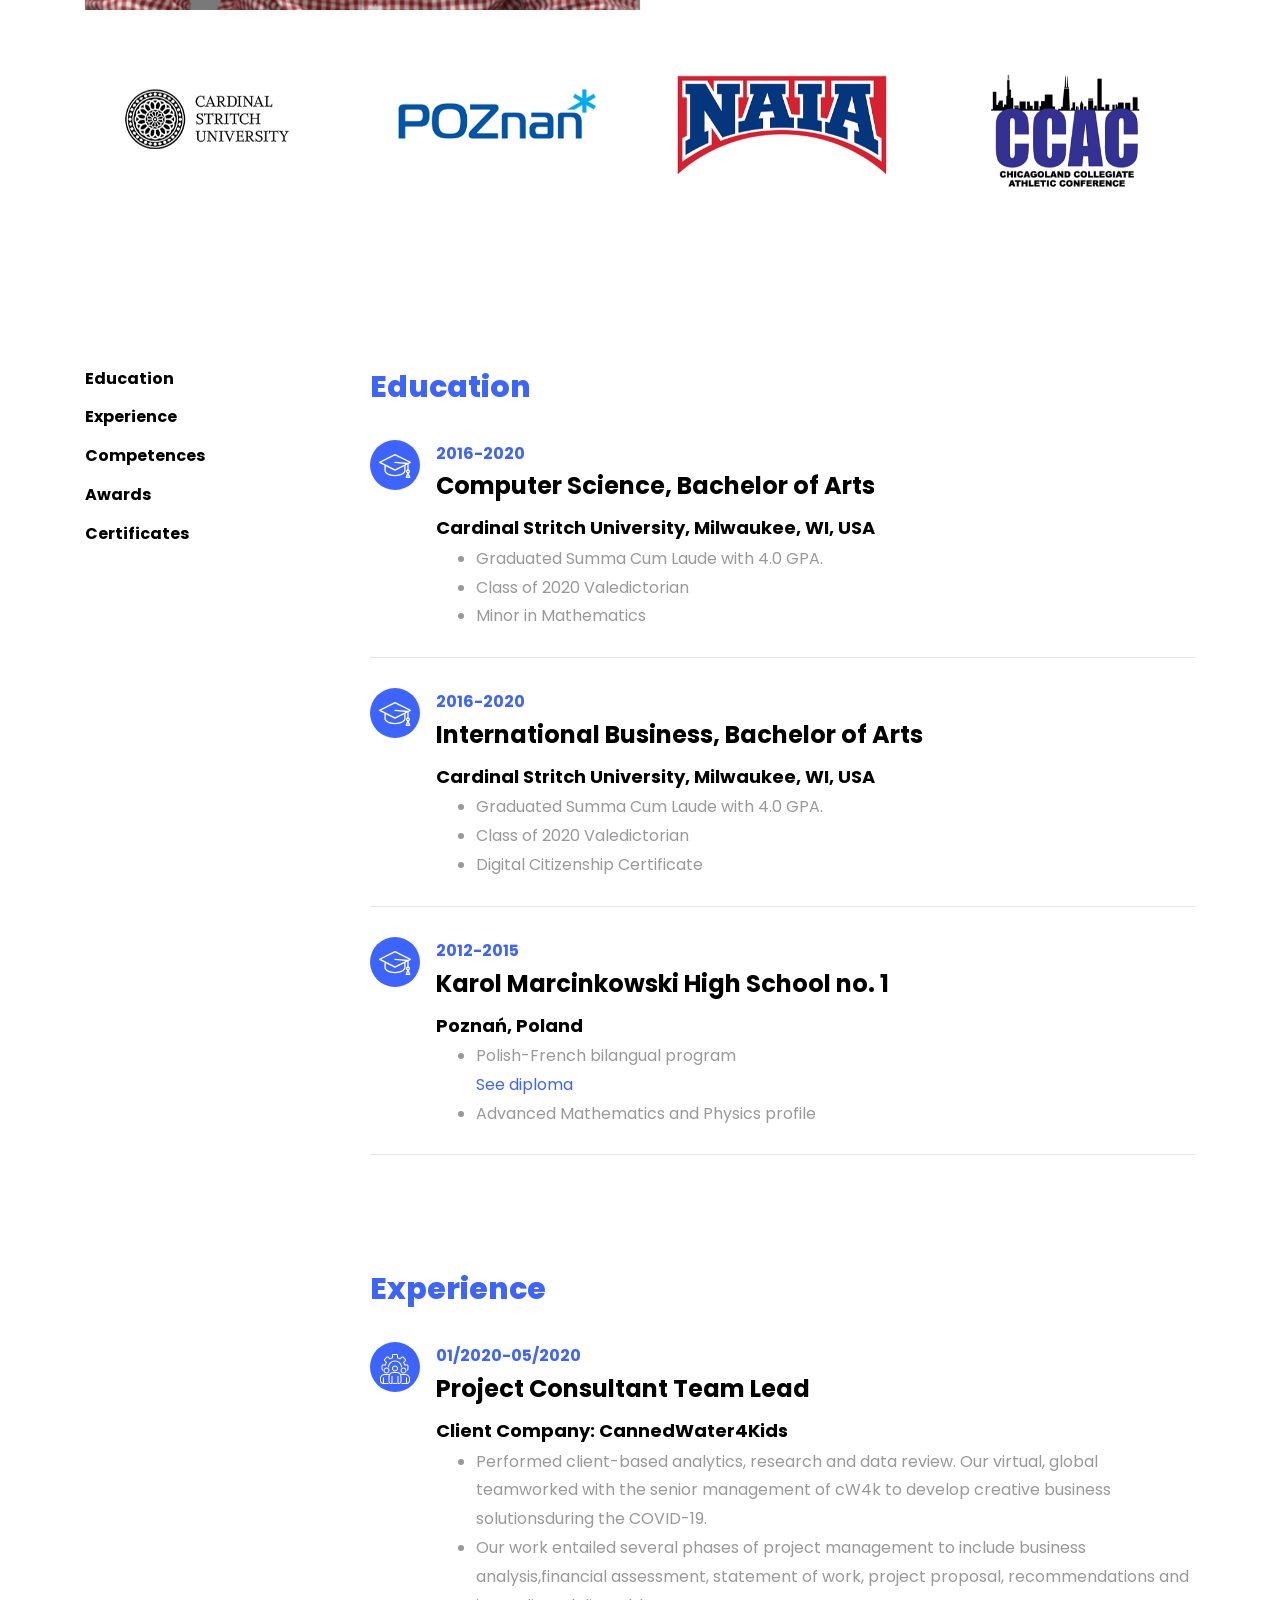
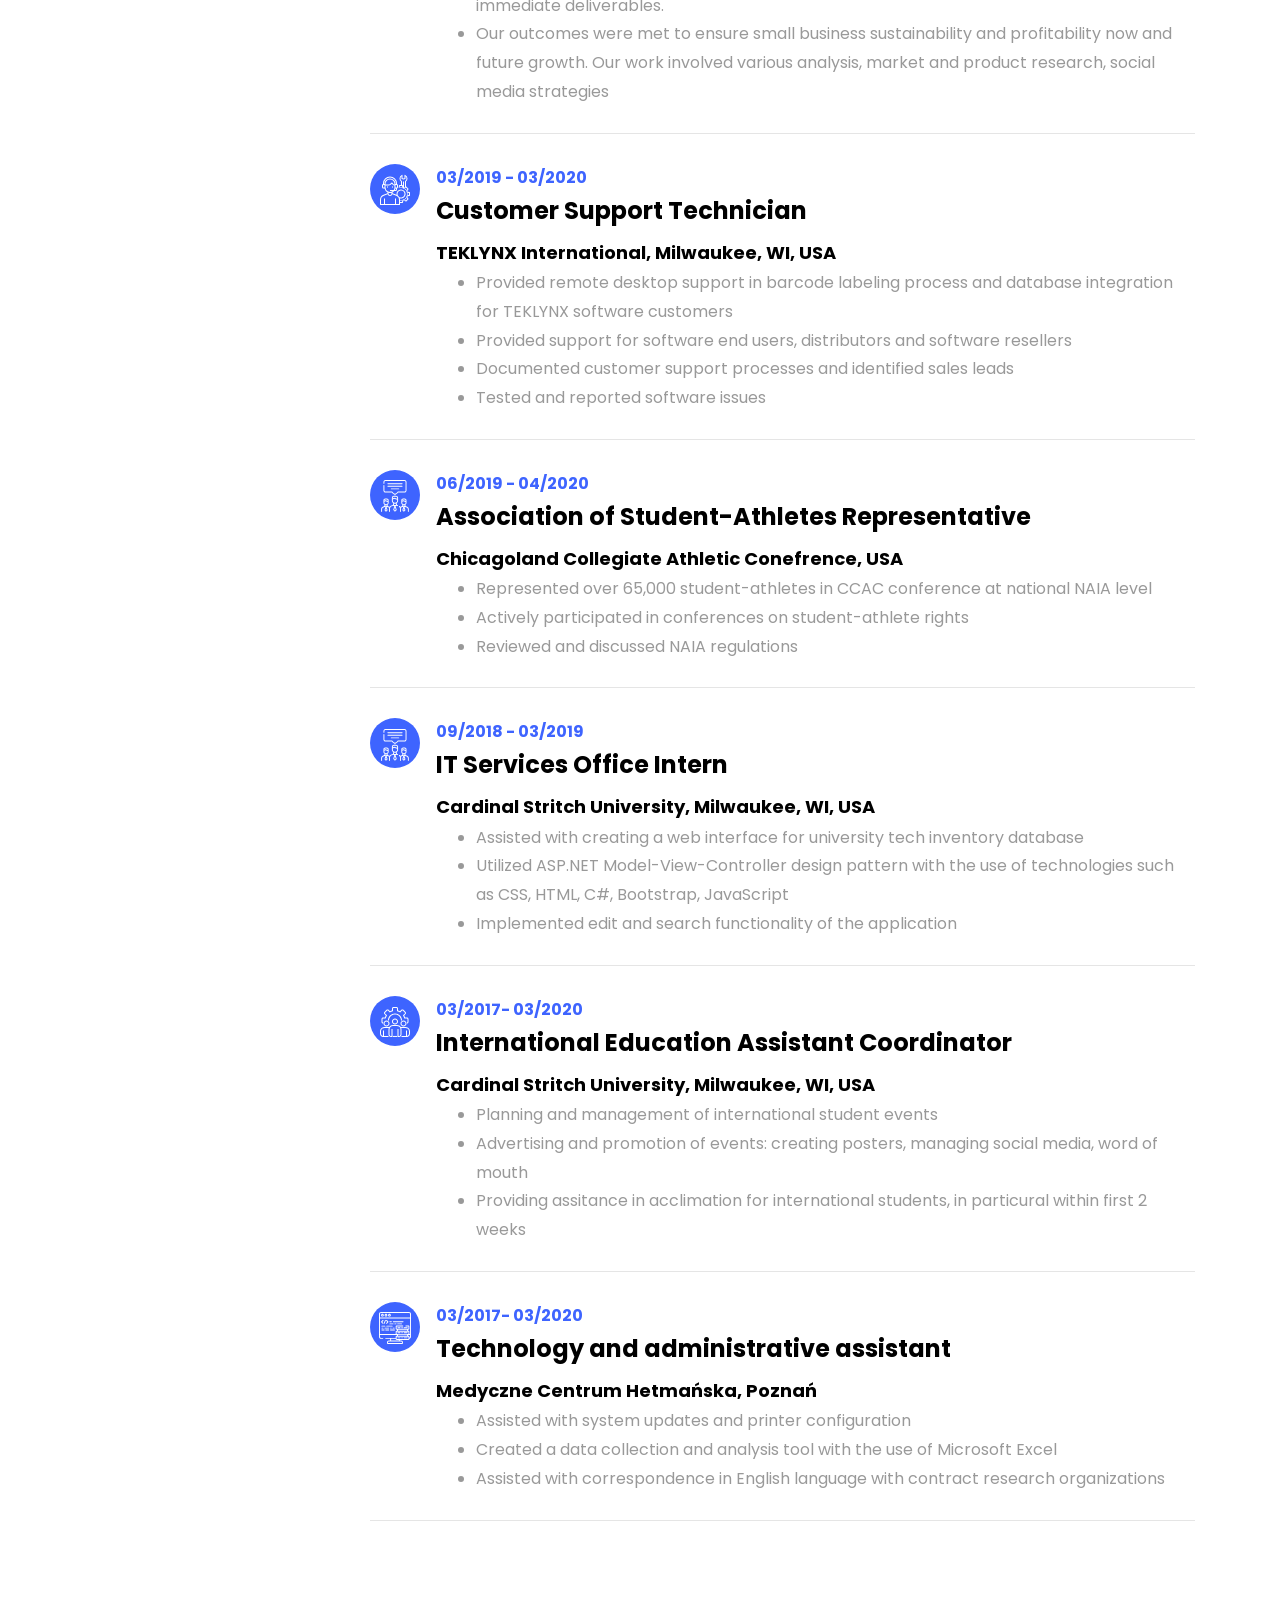
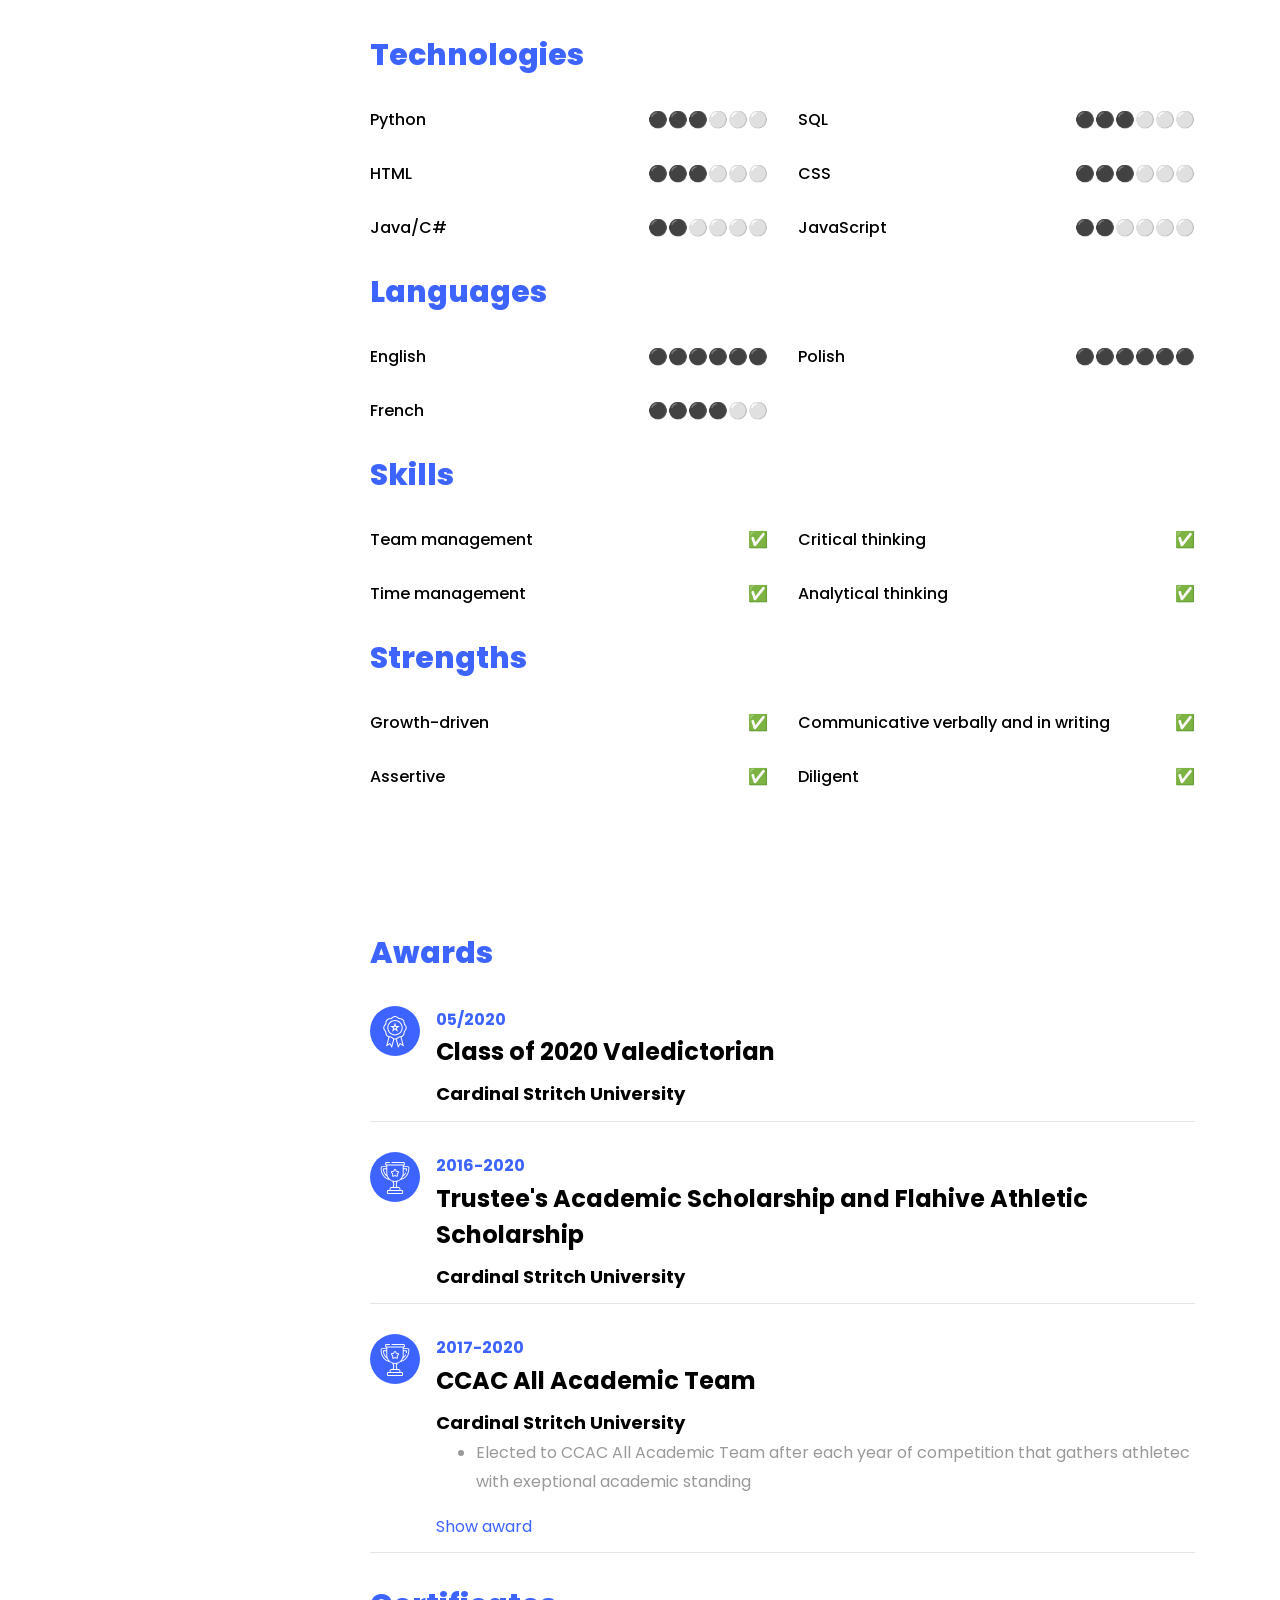
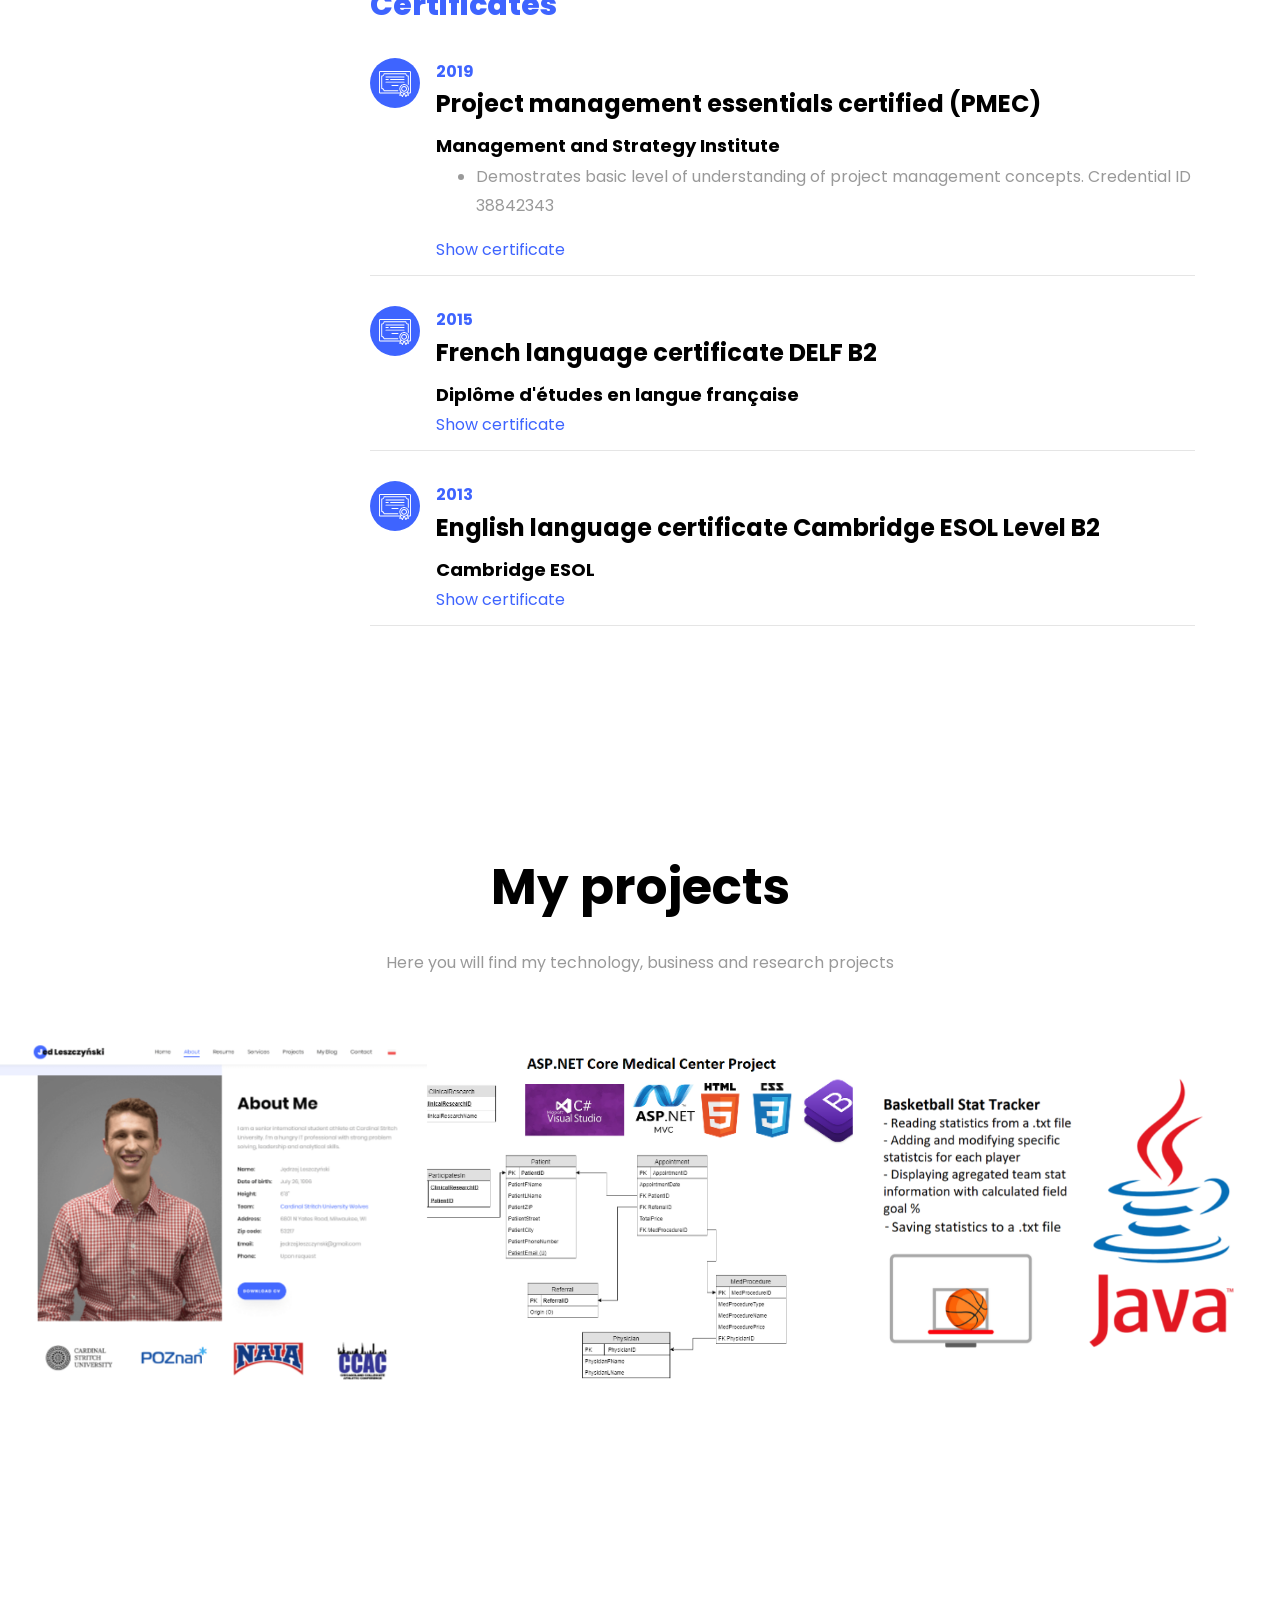
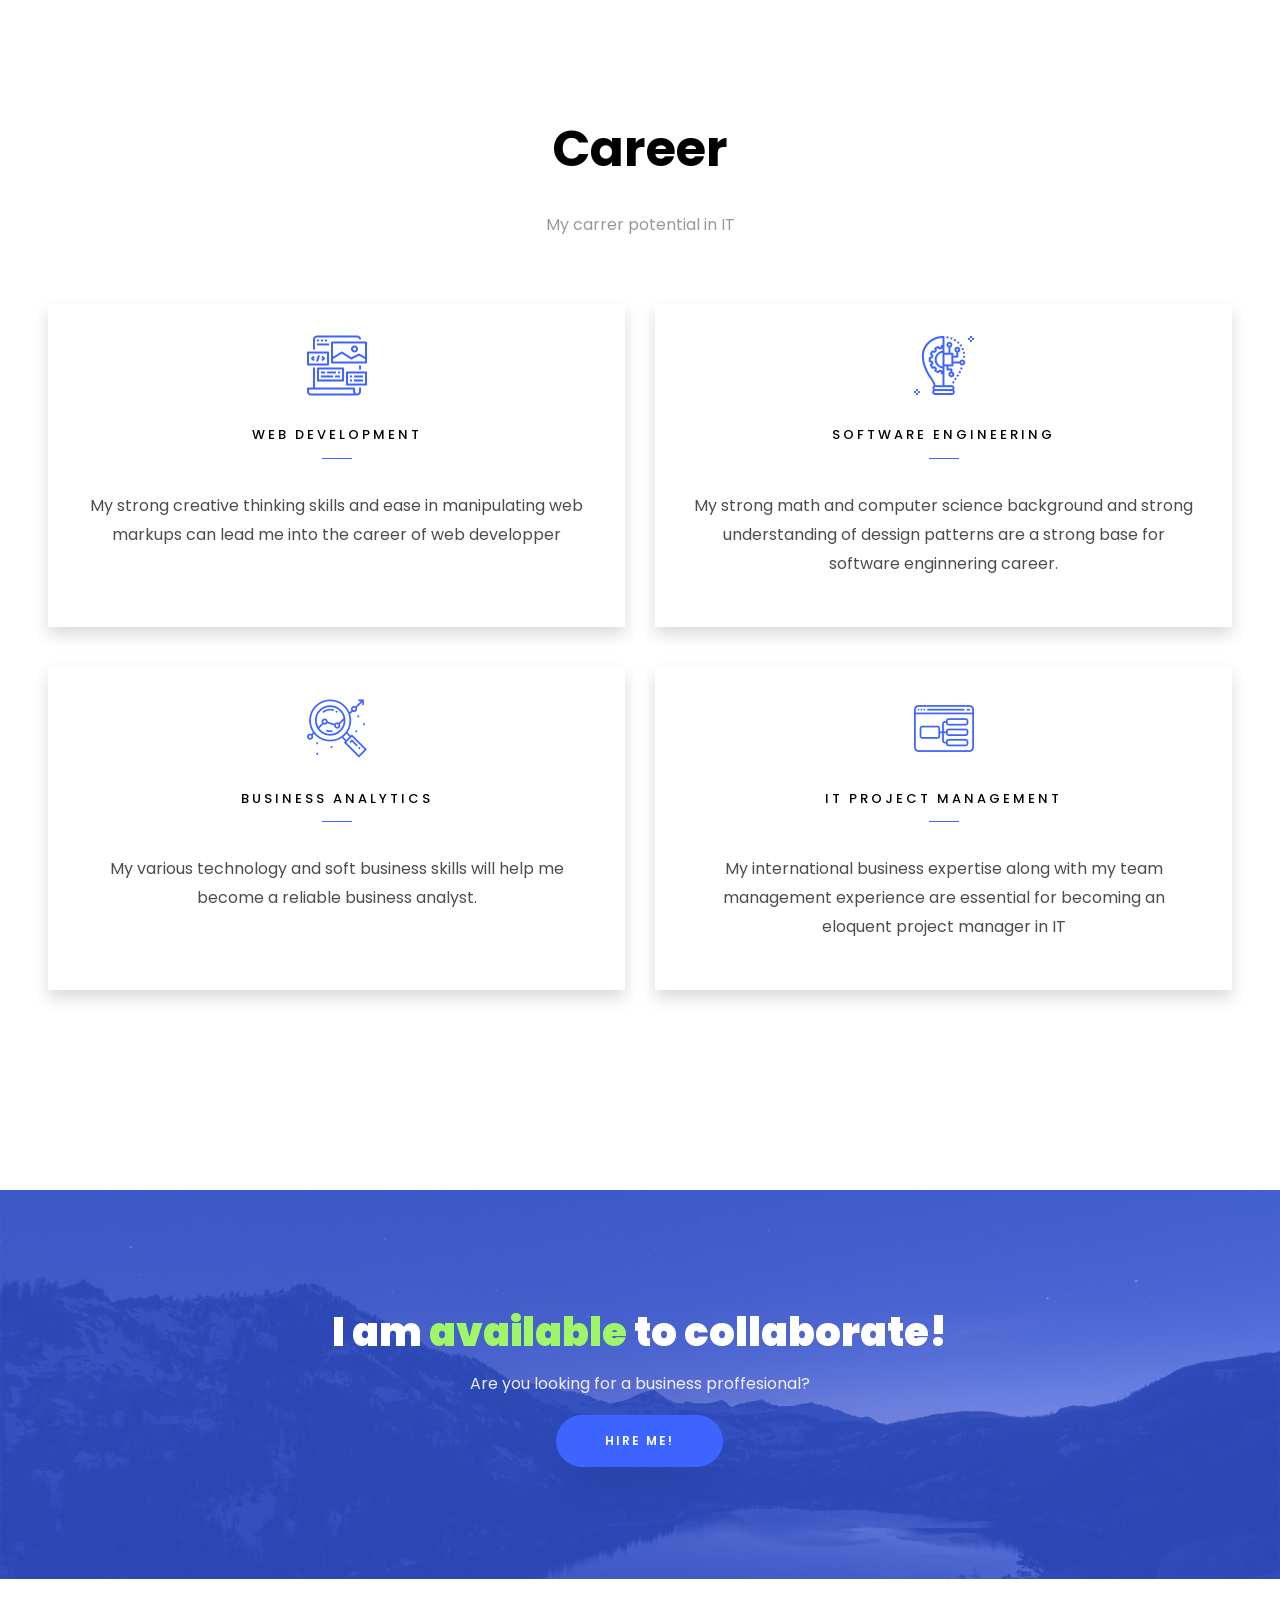
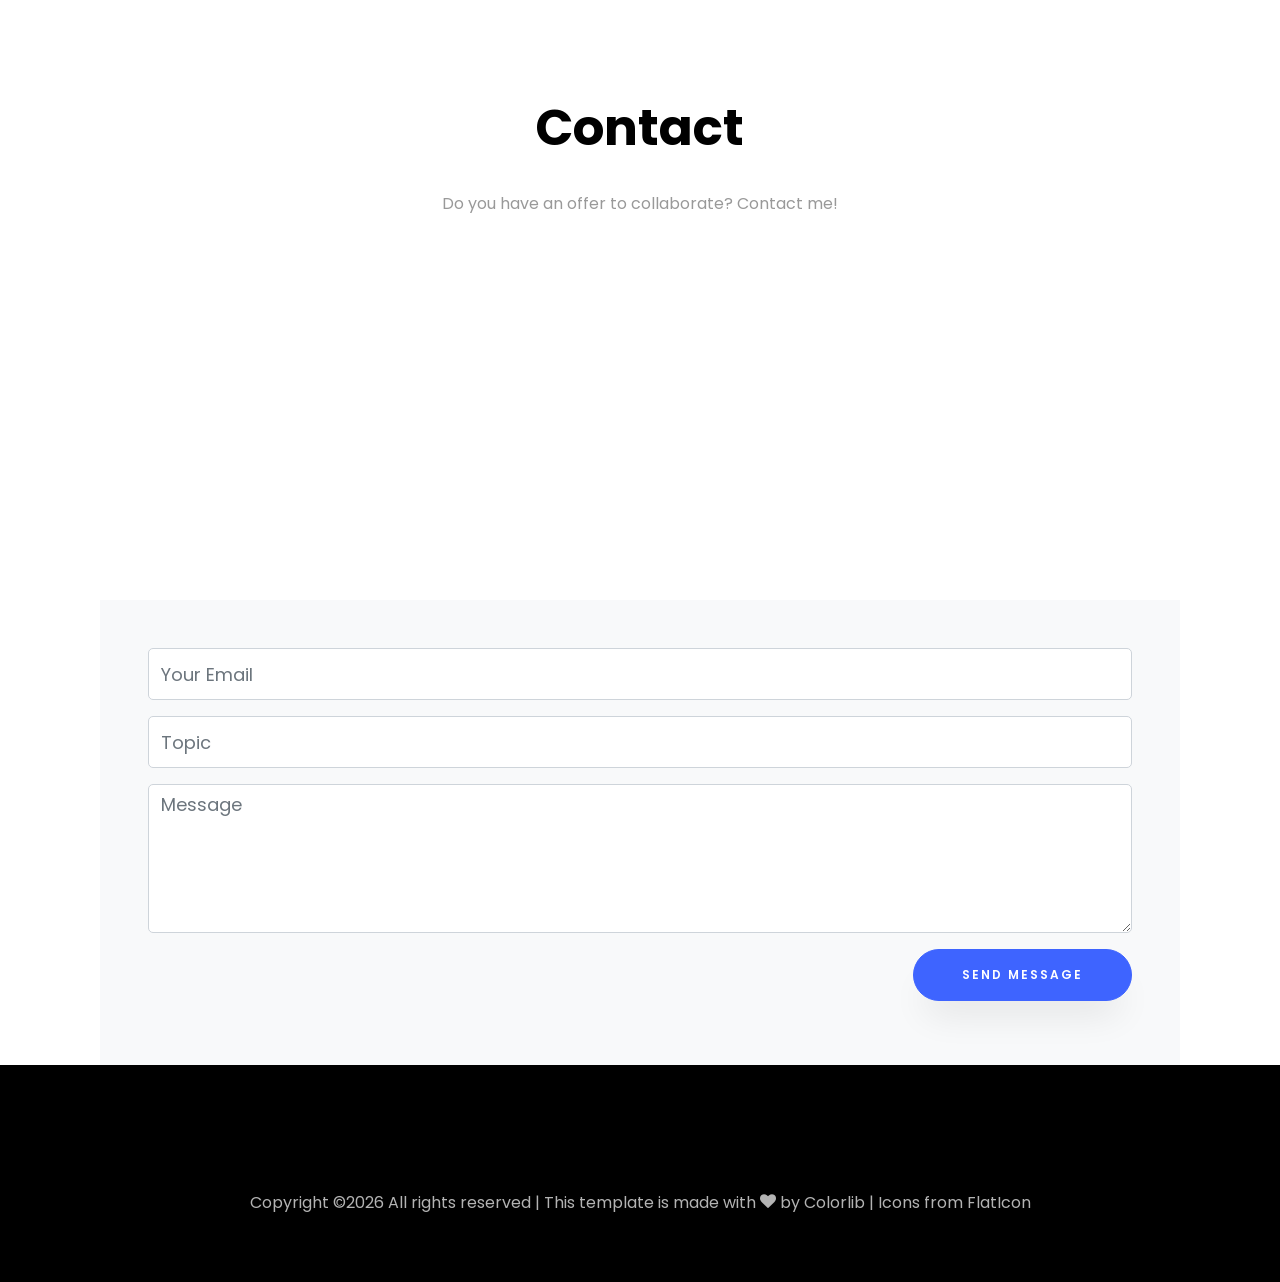
==== commit af7ea9af: "Removed counter section below projects" ====
--- a/index.html
+++ b/index.html
@@ -602,44 +602,44 @@
 	</section>
 	
 
-    <section class="ftco-section ftco-no-pt ftco-no-pb ftco-counter img" id="section-counter">
-    	<div class="container-fluid px-md-5">
-				<div class="row d-md-flex align-items-center">
-          <div class="col-md d-flex justify-content-center counter-wrap ftco-animate">
-            <div class="block-18 shadow">
-              <div class="text">
-                <strong class="number" data-number="3">0</strong>
-                <span>Projects</span>
-              </div>
-            </div>
-          </div>
-          <div class="col-md d-flex justify-content-center counter-wrap ftco-animate">
-            <div class="block-18 shadow">
-              <div class="text">
-                <strong class="number" data-number="480">0</strong>
-                <span>Project work hours</span>
-              </div>
-            </div>
-          </div>
-          <div class="col-md d-flex justify-content-center counter-wrap ftco-animate">
-            <div class="block-18 shadow">
-              <div class="text">
-                <strong class="number" data-number="14">0</strong>
-                <span>Technologies used</span>
-              </div>
-            </div>
-          </div>
-          <div class="col-md d-flex justify-content-center counter-wrap ftco-animate">
-            <div class="block-18 shadow">
-              <div class="text">
-                <strong class="number" data-number="3">0</strong>
-                <span>Years of professional experience</span>
-              </div>
-            </div>
-          </div>
-        </div>
-      </div>
-    </section>
+    <!-- <section class="ftco-section ftco-no-pt ftco-no-pb ftco-counter img" id="section-counter"> -->
+    	<!-- <div class="container-fluid px-md-5"> -->
+				<!-- <div class="row d-md-flex align-items-center"> -->
+          <!-- <div class="col-md d-flex justify-content-center counter-wrap ftco-animate"> -->
+            <!-- <div class="block-18 shadow"> -->
+              <!-- <div class="text"> -->
+                <!-- <strong class="number" data-number="3">0</strong> -->
+                <!-- <span>Projects</span> -->
+              <!-- </div> -->
+            <!-- </div> -->
+          <!-- </div> -->
+          <!-- <div class="col-md d-flex justify-content-center counter-wrap ftco-animate"> -->
+            <!-- <div class="block-18 shadow"> -->
+              <!-- <div class="text"> -->
+                <!-- <strong class="number" data-number="480">0</strong> -->
+                <!-- <span>Project work hours</span> -->
+              <!-- </div> -->
+            <!-- </div> -->
+          <!-- </div> -->
+          <!-- <div class="col-md d-flex justify-content-center counter-wrap ftco-animate"> -->
+            <!-- <div class="block-18 shadow"> -->
+              <!-- <div class="text"> -->
+                <!-- <strong class="number" data-number="14">0</strong> -->
+                <!-- <span>Technologies used</span> -->
+              <!-- </div> -->
+            <!-- </div> -->
+          <!-- </div> -->
+          <!-- <div class="col-md d-flex justify-content-center counter-wrap ftco-animate"> -->
+            <!-- <div class="block-18 shadow"> -->
+              <!-- <div class="text"> -->
+                <!-- <strong class="number" data-number="3">0</strong> -->
+                <!-- <span>Years of professional experience</span> -->
+              <!-- </div> -->
+            <!-- </div> -->
+          <!-- </div> -->
+        <!-- </div> -->
+      <!-- </div> -->
+    <!-- </section> -->
 	<section class="ftco-section" id="services-section">
     	<div class="container-fluid px-md-5">
     		<div class="row justify-content-center py-5 mt-5">
